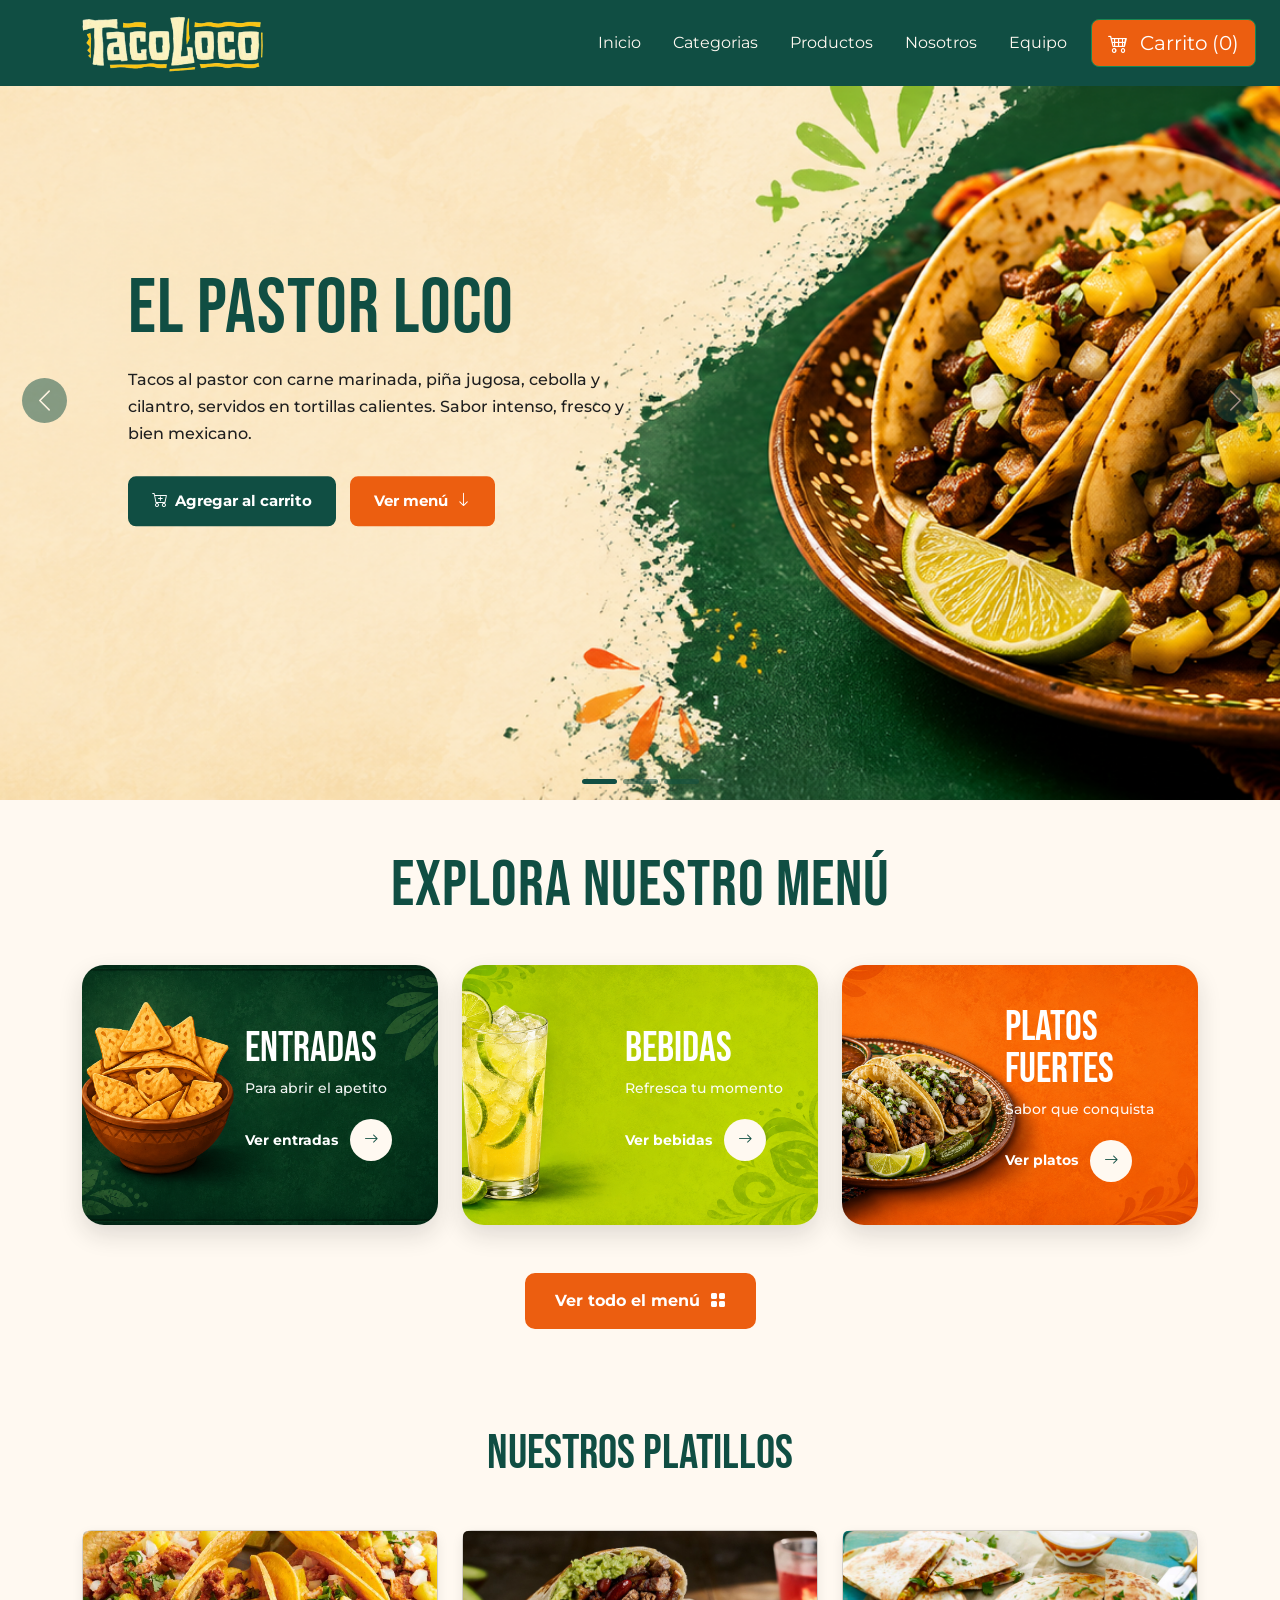
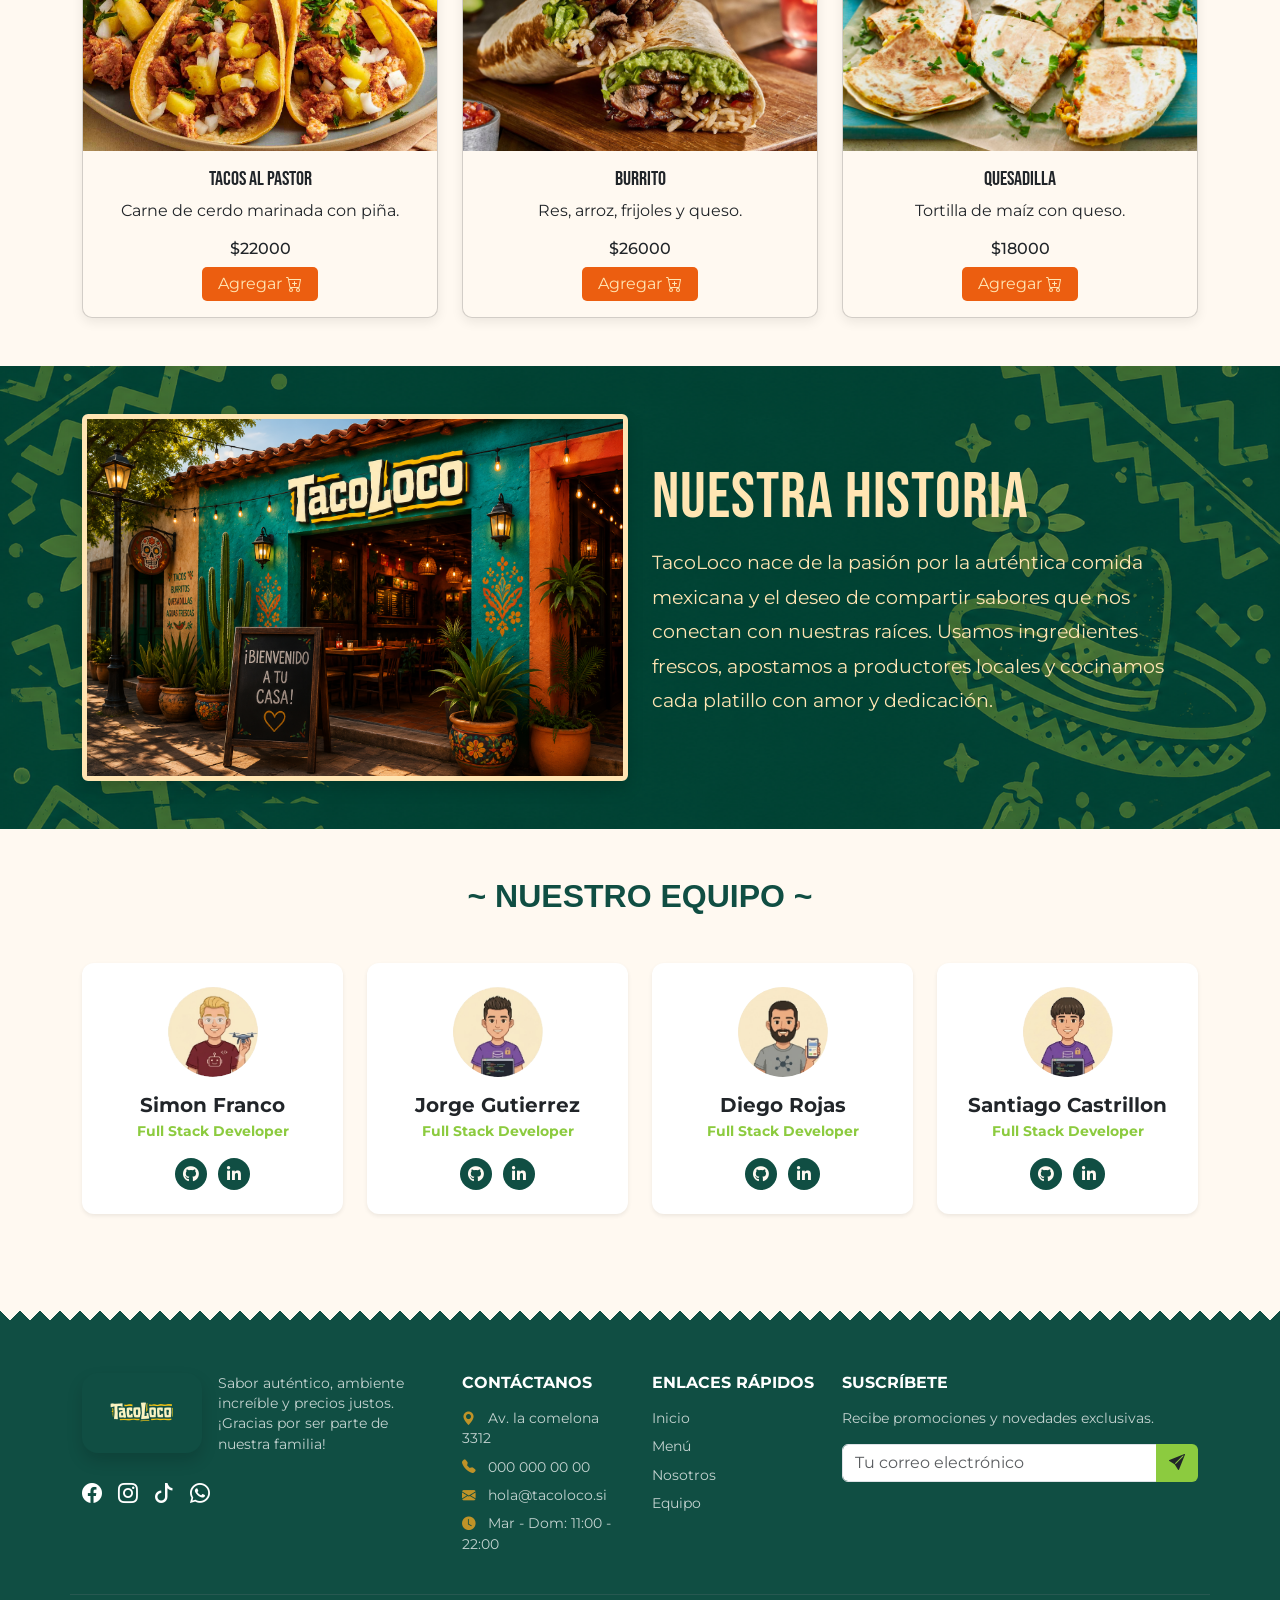
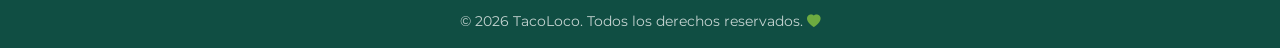
==== index.html @ a0d6a3ce "front unido" ====
<!DOCTYPE html>
<html lang="es">
<head>
    <meta charset="UTF-8">
    <meta name="viewport" content="width=device-width, initial-scale=1.0">
    <title>Tacoloco | Sabor mexicano que te vuelve loco</title>
    

    <link href="https://cdn.jsdelivr.net/npm/bootstrap@5.3.8/dist/css/bootstrap.min.css" rel="stylesheet" integrity="sha384-sRIl4kxILFvY47J16cr9ZwB07vP4J8+LH7qKQnuqkuIAvNWLzeN8tE5YBujZqJLB" crossorigin="anonymous">
    <link rel="stylesheet" href="https://cdn.jsdelivr.net/npm/bootstrap-icons@1.13.1/font/bootstrap-icons.min.css">
    <link rel="stylesheet" href="https://cdnjs.cloudflare.com/ajax/libs/font-awesome/6.4.0/css/all.min.css">
    <link rel="preconnect" href="https://fonts.googleapis.com">
    <link rel="preconnect" href="https://fonts.gstatic.com" crossorigin>
    <link href="https://fonts.googleapis.com/css2?family=Bebas+Neue&family=Montserrat:wght@100..900&display=swap" rel="stylesheet">
    <link rel="stylesheet" href="styles.css">

</head>
<body>

    <!-- HEADER & NAVBAR -->
    <header>
        <nav id="nav" class="navbar navbar-expand-lg bg-body-tertiary px-4 py-2 fixed-top">
            <div class="container-fluid">
                <a class="navbar-brand" href="#">
                    <img class="logo" src="../img/logoSinFondo.png" alt="Logo TacoLoco" width="100" height="auto">
                </a>
                <button class="navbar-toggler" type="button" data-bs-toggle="collapse" data-bs-target="#navbarNav" aria-controls="navbarNav" aria-expanded="false" aria-label="Toggle navigation">
                <span class="navbar-toggler-icon"></span>
                </button>
                <div class="collapse navbar-collapse" id="navbarNav">
                    <ul class="navbar-nav ms-auto align-items-center gap-3">
                        <li class="nav-item">
                            <a class="nav-link active" aria-current="page" href="#">Inicio</a>
                        </li>
                        <li class="nav-item">
                            <a class="nav-link" href="#menu">Categorias</a>
                        </li>
                        <li class="nav-item">
                            <a class="nav-link" href="#productos">Productos</a>
                        </li>
                        <li class="nav-item">
                            <a class="nav-link" href="#nosotros">Nosotros</a>
                        </li>
                        <li class="nav-item">
                            <a class="nav-link" href="#equipo">Equipo</a>
                        </li>
                        <li class="nav-item d-flex align-items-center gap-2">
                            <button id="mostrarCarrito" class="btn btn-outline-success btn-lg d-flex align-items-center gap-1 text-white btn-carrito" type="button">
                                <i class="bi bi-cart4 me-2"></i>
                                <span>Carrito</span>
                                <span>(0)</span>
                            </button>
                        </li>
                    </ul>
                </div>
            </div>
        </nav>
    </header>

    <main>

        <!-- CARRUSEL PRINCIPAL -->
        <section id="carouselPrincipal" class="carousel slide" data-bs-ride="carousel">
            <div class="carousel-indicators">
                <button type="button" data-bs-target="#carouselPrincipal" data-bs-slide-to="0" class="active" aria-current="true" aria-label="Banner 1"></button>
                <button type="button" data-bs-target="#carouselPrincipal" data-bs-slide-to="1" aria-label="Banner 2"></button>
                <button type="button" data-bs-target="#carouselPrincipal" data-bs-slide-to="2" aria-label="Banner 3"></button>
            </div>
            <div class="carousel-inner">
                <div class="carousel-item active">
                    <img src="../img/banner1.png" class="d-block w-100" alt="Tacos mexicanos">
                    <div class="contenido-banner">
                        <h1 class="titulo-banner">El Pastor Loco</h1>
                        <p class="texto-banner">
                            Tacos al pastor con carne marinada, piña jugosa, cebolla y cilantro,
                            servidos en tortillas calientes. Sabor intenso, fresco y bien mexicano.
                        </p>
                        <div class="botones-banner">
                            <button type="button" class="btn btn-agregar-carrito" data-producto-id="1">
                                <i class="bi bi-cart-plus"></i> Agregar al carrito
                            </button>
                            <a href="#menu" class="btn btn-ver-menu">
                                Ver menú <i class="bi bi-arrow-down"></i>
                            </a>
                        </div>
                    </div>
                </div>
                <div class="carousel-item">
                    <img src="../img/banner2.png" class="d-block w-100" alt="Mangonada mexicana">
                    <div class="contenido-banner">
                        <h2 class="titulo-banner">Mangoloco Refrescante</h2>
                        <p class="texto-banner">
                            Mangonada refrescante de mango natural, chamoy y un toque de limón,
                            con el equilibrio perfecto entre dulce, ácido y picante.
                        </p>
                        <div class="botones-banner">
                            <button type="button" class="btn btn-agregar-carrito" data-producto-id="2">
                                <i class="bi bi-cart-plus"></i> Agregar al carrito
                            </button>
                            <a href="#menu" class="btn btn-ver-menu">
                                Ver menú <i class="bi bi-arrow-down"></i>
                            </a>
                        </div>
                    </div>
                </div>
                <div class="carousel-item">
                    <img src="../img/banner3.png" class="d-block w-100" alt="Pozole mexicano">
                    <div class="contenido-banner">
                        <h2 class="titulo-banner">Pozoloco</h2>
                        <p class="texto-banner">
                            Pozole tradicional con maíz tierno, carne sazonada y caldo lleno de sabor,
                            acompañado de lechuga, rábano, cebolla y limón.
                        </p>
                        <div class="botones-banner">
                            <button type="button" class="btn btn-agregar-carrito" data-producto-id="3">
                                <i class="bi bi-cart-plus"></i> Agregar al carrito
                            </button>
                            <a href="#menu" class="btn btn-ver-menu">
                                Ver menú <i class="bi bi-arrow-down"></i>
                            </a>
                        </div>
                    </div>
                </div>
            </div>
            <button class="carousel-control-prev" type="button" data-bs-target="#carouselPrincipal" data-bs-slide="prev">
                <span class="carousel-control-prev-icon" aria-hidden="true"></span>
                <span class="visually-hidden">Anterior</span>
            </button>
            <button class="carousel-control-next" type="button" data-bs-target="#carouselPrincipal" data-bs-slide="next">
                <span class="carousel-control-next-icon" aria-hidden="true"></span>
                <span class="visually-hidden">Siguiente</span>
            </button>
        </section>

        <!-- SECCIÓN MENÚ / CATEGORÍAS -->
        <section id="menu" class="seccion-categorias py-5">
            <div class="container">
                <h2 class="titulo-menu text-center">Explora nuestro menú</h2>
                <div class="row g-4">
                    <div class="col-12 col-md-6 col-lg-4">
                        <article class="card categoria-card h-100 border-0">
                            <img src="../img/cat-entradas.png" class="categoria-fondo" alt="Entradas mexicanas">
                            <div class="overlay-categoria"></div>
                            <div class="contenido-categoria">
                                <h3 class="card-title">Entradas</h3>
                                <p class="card-text">Para abrir el apetito</p>
                                <button type="button" class="btn btn-categoria" data-categoria="entradas">
                                    <span>Ver entradas</span>
                                    <span class="icono-categoria"><i class="bi bi-arrow-right"></i></span>
                                </button>
                            </div>
                        </article>
                    </div>
                    <div class="col-12 col-md-6 col-lg-4">
                        <article class="card categoria-card h-100 border-0">
                            <img src="../img/cat-bebidas.png" class="categoria-fondo" alt="Bebidas mexicanas">
                            <div class="overlay-categoria"></div>
                            <div class="contenido-categoria">
                                <h3 class="card-title">Bebidas</h3>
                                <p class="card-text">Refresca tu momento</p>
                                <button type="button" class="btn btn-categoria" data-categoria="bebidas">
                                    <span>Ver bebidas</span>
                                    <span class="icono-categoria"><i class="bi bi-arrow-right"></i></span>
                                </button>
                            </div>
                        </article>
                    </div>
                    <div class="col-12 col-md-6 col-lg-4">
                        <article class="card categoria-card h-100 border-0">
                            <img src="../img/cat-platos.png" class="categoria-fondo" alt="Platos fuertes mexicanos">
                            <div class="overlay-categoria"></div>
                            <div class="contenido-categoria">
                                <h3 class="card-title">Platos fuertes</h3>
                                <p class="card-text">Sabor que conquista</p>
                                <button type="button" class="btn btn-categoria" data-categoria="platos">
                                    <span>Ver platos</span>
                                    <span class="icono-categoria"><i class="bi bi-arrow-right"></i></span>
                                </button>
                            </div>
                        </article>
                    </div>
                </div>
                <div class="text-center mt-5">
                    <button type="button" class="btn btn-menu-completo" data-categoria="todos">
                        Ver todo el menú <i class="bi bi-grid-fill"></i>
                    </button>
                </div>
            </div>
        </section>

        <!-- SECCIÓN PRODUCTOS (CATÁLOGO) -->
        <section id="productos" class="productos py-5">
            <div class="container">
                <h2 class="mb-5 text-center">Nuestros platillos</h2>
                <div id="catalogoProductos" class="row g-4"></div>
            </div>
        </section>

        <!-- SECCIÓN NUESTRA HISTORIA -->
        <section id="nosotros" class="historia py-5">
            <div class="container">
                <div class="row align-items-center">
                    <div class="col-lg-6">
                        <img src="../img/restaurante.png" alt="Foto frontal del restaurante" class="img-fluid historia-img rounded shadow">
                    </div>
                    <div class="col-lg-6 py-4">
                        <h1>Nuestra historia</h1>
                        <p>TacoLoco nace de la pasión por la auténtica comida mexicana y el deseo de compartir sabores que nos conectan con nuestras raíces. Usamos ingredientes frescos, apostamos a productores locales y cocinamos cada platillo con amor y dedicación.</p>
                    </div>
                </div>
            </div>
        </section>

        <!-- SECCIÓN NUESTRO EQUIPO -->
        <section id="equipo" class="pt-5 pb-5" style="background-color: var(--blanco-suave);">
            <div class="container">
                <div class="text-center mb-5 d-flex justify-content-center align-items-center">
                    <h2 class="m-0 titulo-equipo"> ~ NUESTRO EQUIPO ~ </h2>
                </div>
                <div class="row g-4 pb-5">
                    <div class="col-12 col-md-6 col-lg-3">
                        <div class="card border-0 shadow-sm p-4 text-center h-100 tarjeta-equipo">
                            <img src="../img/1.jpg" alt="Simon Franco" class="rounded-circle mx-auto mb-3 img-equipo" width="100" height="100" style="object-fit: cover;">
                            <h5 class="fw-bold mb-1 text-dark">Simon Franco</h5>
                            <p class="fw-bold mb-3" style="color: var(--verde-acento); font-size: 0.85rem;">Full Stack Developer</p>
                            <div>
                                <a href="https://github.com/FrancoSG2003" target="_blank" class="icono-social"><i class="fab fa-github"></i></a>
                                <a href="#" class="icono-social"><i class="fab fa-linkedin-in"></i></a>
                            </div>
                        </div>
                    </div>
                    <div class="col-12 col-md-6 col-lg-3">
                        <div class="card border-0 shadow-sm p-4 text-center h-100 tarjeta-equipo">
                            <img src="../img/2.jpg" alt="Jorge Gutierrez" class="rounded-circle mx-auto mb-3 img-equipo" width="100" height="100" style="object-fit: cover;">
                            <h5 class="fw-bold mb-1 text-dark">Jorge Gutierrez</h5>
                            <p class="fw-bold mb-3" style="color: var(--verde-acento); font-size: 0.85rem;">Full Stack Developer</p>
                            <div>
                                <a href="https://github.com/jorgegutierrezvallejo" target="_blank" class="icono-social"><i class="fab fa-github"></i></a>
                                <a href="#" class="icono-social"><i class="fab fa-linkedin-in"></i></a>
                            </div>
                        </div>
                    </div>
                    <div class="col-12 col-md-6 col-lg-3">
                        <div class="card border-0 shadow-sm p-4 text-center h-100 tarjeta-equipo">
                            <img src="../img/3.jpg" alt="Diego Rojas" class="rounded-circle mx-auto mb-3 img-equipo" width="100" height="100" style="object-fit: cover;">
                            <h5 class="fw-bold mb-1 text-dark">Diego Rojas</h5>
                            <p class="fw-bold mb-3" style="color: var(--verde-acento); font-size: 0.85rem;">Full Stack Developer</p>
                            <div>
                                <a href="https://github.com/diegorojas25" target="_blank" class="icono-social"><i class="fab fa-github"></i></a>
                                <a href="https://www.linkedin.com/in/diego-alexander-rojas-cepeda-desarrollador-full-stack/" target="_blank" class="icono-social"><i class="fab fa-linkedin-in"></i></a>
                            </div>
                        </div>
                    </div>
                    <div class="col-12 col-md-6 col-lg-3">
                        <div class="card border-0 shadow-sm p-4 text-center h-100 tarjeta-equipo">
                            <img src="../img/4.jpg" alt="Santiago Castrillon" class="rounded-circle mx-auto mb-3 img-equipo" width="100" height="100" style="object-fit: cover;">
                            <h5 class="fw-bold mb-1 text-dark">Santiago Castrillon</h5>
                            <p class="fw-bold mb-3" style="color: var(--verde-acento); font-size: 0.85rem;">Full Stack Developer</p>
                            <div>
                                <a href="https://github.com/SantiagoCastrillonR" class="icono-social" target="_blank"><i class="fab fa-github"></i></a>
                                <a href="https://www.linkedin.com/in/santiago-castrillon-rojo/" class="icono-social" target="_blank"><i class="fab fa-linkedin-in"></i></a>
                            </div>
                        </div>
                    </div>
                </div>
            </div>
        </section>

        <!-- CARRITO DE COMPRAS OVERLAY -->
        <div id="overlay" class="d-none">
            <section id="carrito">
                <div class="carrito-header">
                    <h2>Carrito de compras</h2>
                    <button id="cerrarCarrito" class="btn-cerrar">
                        <i class="bi bi-box-arrow-left"></i>
                    </button>
                </div>
                <div class="carrito-body">
                    <div id="productos-carrito" class="productos-carrito"></div>
                    <aside class="resumen-carrito">
                        <div class="info-carrito">
                            <h4>Productos</h4>
                            <span id="cantidadProductos">0</span>
                        </div>
                        <div class="info-carrito">
                            <h4>Total</h4>
                            <span id="totalCarrito">$0</span>
                        </div>
                        <button class="btn-comprar">Confirmar compra</button>
                    </aside>
                </div>
            </section>
        </div>

    </main>

    <!-- DIVISOR ZIG-ZAG -->
    <div class="divisor-dentado"></div>

    <!-- FOOTER -->
    <footer class="pt-5 pb-3 footer-custom" style="background-color: var(--verde-oscuro); color: white;">
        <div class="container">
            <div class="row g-4 mb-4">
                <div class="col-12 col-lg-4">
                    <div class="d-flex align-items-center gap-3 mb-4">
                        <img src="../img/tacoloco logo.png" alt="Logo Taco Loco" class="img-fluid rounded-4 shadow" style="max-width: 120px;">
                        <p class="opacity-75 mb-0" style="font-size: 0.85rem;">
                            Sabor auténtico, ambiente increíble y precios justos. ¡Gracias por ser parte de nuestra familia!
                        </p>
                    </div>
                    <div class="mt-3 d-flex gap-3">
                        <a href="#" class="text-white fs-5"><i class="bi bi-facebook"></i></a>
                        <a href="#" class="text-white fs-5"><i class="bi bi-instagram"></i></a>
                        <a href="#" class="text-white fs-5"><i class="bi bi-tiktok"></i></a>
                        <a href="#" class="text-white fs-5"><i class="bi bi-whatsapp"></i></a>
                    </div>
                </div>
                <div class="col-12 col-md-4 col-lg-2">
                    <h6 class="text-uppercase mb-3 fw-bold">CONTÁCTANOS</h6>
                    <ul class="list-unstyled opacity-75" style="font-size: 0.85rem;">
                        <li class="mb-2"><i class="bi bi-geo-alt-fill me-2" style="color: var(--amarillo);"></i> Av. la comelona 3312</li>
                        <li class="mb-2"><i class="bi bi-telephone-fill me-2" style="color: var(--amarillo);"></i> 000 000 00 00</li>
                        <li class="mb-2"><i class="bi bi-envelope-fill me-2" style="color: var(--amarillo);"></i> hola@tacoloco.si</li>
                        <li class="mb-2"><i class="bi bi-clock-fill me-2" style="color: var(--amarillo);"></i> Mar - Dom: 11:00 - 22:00</li>
                    </ul>
                </div>
                <div class="col-12 col-md-3 col-lg-2">
                    <h6 class="text-uppercase mb-3 fw-bold">ENLACES RÁPIDOS</h6>
                    <ul class="list-unstyled enlaces-footer" style="font-size: 0.85rem;">
                        <li class="mb-2"><a href="#" class="text-white text-decoration-none opacity-75">Inicio</a></li>
                        <li class="mb-2"><a href="#menu" class="text-white text-decoration-none opacity-75">Menú</a></li>
                        <li class="mb-2"><a href="#nosotros" class="text-white text-decoration-none opacity-75">Nosotros</a></li>
                        <li class="mb-2"><a href="#equipo" class="text-white text-decoration-none opacity-75">Equipo</a></li>
                    </ul>
                </div>
                <div class="col-12 col-md-5 col-lg-4">
                    <h6 class="text-uppercase mb-3 fw-bold">SUSCRÍBETE</h6>
                    <p class="opacity-75" style="font-size: 0.85rem;">Recibe promociones y novedades exclusivas.</p>
                    <form class="input-group mt-3">
                        <input type="email" class="form-control" placeholder="Tu correo electrónico" required>
                        <button type="submit" class="btn" style="background-color: var(--verde-acento);">
                            <i class="bi bi-send-fill text-dark"></i>
                        </button>
                    </form>
                </div>
            </div>
            <div class="row mt-4 pt-3 border-top border-secondary border-opacity-25">
                <div class="col-12 text-center opacity-75" style="font-size: 0.85rem;">
                    <p class="mb-0">© 2026 TacoLoco. Todos los derechos reservados. <i class="bi bi-heart-fill" style="color: var(--verde-acento);"></i></p>
                </div>
            </div>
        </div>
    </footer>

    <script src="https://cdn.jsdelivr.net/npm/bootstrap@5.3.8/dist/js/bootstrap.bundle.min.js" integrity="sha384-FKyoEForCGlyvwx9Hj09JcYn3nv7wiPVlz7YYwJrWVcXK/BmnVDxM+D2scQbITxI" crossorigin="anonymous"></script>
    <script src="app.js"></script>
</body>
</html>
---- styles.css ----
:root {
    --verde-oscuro: #104E43;
    --verde-acento: #8CCB3F;
    --naranja: #EC5E10;
    --amarillo: #FAAA1F;
    --crema: #FFE5B3;
    --blanco-suave: #FFF9F1;
    --texto-oscuro: #1f1f1f;
    --fuente-titulos: "Bebas Neue", sans-serif;
    --fuente-texto: "Montserrat", sans-serif;
}

* {
    box-sizing: border-box;
}

html {
    scroll-behavior: smooth;
}

body {
    margin: 0;
    font-family: var(--fuente-texto);
    color: var(--texto-oscuro);
    background-color: var(--blanco-suave);
}


/* NAVBAR */
#nav {
    background-color: var(--verde-oscuro) !important;
    padding: 0 2rem;
}

#nav .container-fluid {
    padding: 0;
}

#nav .navbar-brand {
    margin: 0;
    padding: 0;
    line-height: 0;
}

#nav .navbar-brand img {
    display: block;
    margin-left: 50px;
    height: 70px; 
    width: auto;
}

#nav .nav-link {
    color: var(--blanco-suave) !important;
    position: relative;
    transition: color .3s ease;
}

#nav .nav-link::after {
    content: "";
    position: absolute;
    left: 50%;
    bottom: -4px;
    width: 0;
    height: 3px;
    background-color: var(--amarillo);
    transition: all .3s ease;
    transform: translateX(-50%);
}

#nav .nav-link:hover::after {
    width: 100%;
}

.btn-carrito {
    background-color: var(--naranja);
}

.btn-carrito:hover {
    transform: translateY(-4px);
    box-shadow: 0 8px 15px rgba(0, 0, 0, 0.2);
}


/* CARRUSEL */
.carousel-item {
    position: relative;
    overflow: hidden;
}

.carousel-item img {
    width: 100%;
    height: 800px;
    object-fit: cover;
    object-position: center;
}

.contenido-banner {
    position: absolute;
    top: 50%;
    left: 10%;
    z-index: 2;
    width: 80%;
    max-width: 520px;
    transform: translateY(-50%);
}

.titulo-banner {
    margin: 0 0 20px;
    font-family: var(--fuente-titulos);
    font-size: clamp(3.5rem, 6vw, 6rem);
    font-weight: 400;
    line-height: 0.95;
    letter-spacing: 1px;
    text-transform: uppercase;
    color: var(--verde-oscuro);
}

.texto-banner {
    max-width: 500px;
    margin-bottom: 28px;
    font-size: 1rem;
    font-weight: 500;
    line-height: 1.7;
    color: var(--texto-oscuro);
}

.botones-banner {
    display: flex;
    flex-wrap: wrap;
    gap: 14px;
}

.btn.btn-agregar-carrito,
.btn.btn-ver-menu {
    display: inline-flex;
    align-items: center;
    justify-content: center;
    gap: 8px;
    min-height: 48px;
    padding: 12px 22px;
    border: 2px solid transparent;
    border-radius: 8px;
    font-family: var(--fuente-texto);
    font-size: 0.95rem;
    font-weight: 700;
    text-decoration: none;
    transition: transform 0.3s ease, background-color 0.3s ease, color 0.3s ease, box-shadow 0.3s ease;
}

.btn.btn-agregar-carrito {
    border-color: var(--verde-oscuro);
    background-color: var(--verde-oscuro);
    color: white;
}

.btn.btn-agregar-carrito:hover {
    border-color: var(--verde-oscuro);
    background-color: transparent;
    color: var(--verde-oscuro);
    transform: translateY(-3px);
}

.btn.btn-ver-menu {
    border-color: var(--naranja);
    background-color: var(--naranja);
    color: white;
}

.btn.btn-ver-menu:hover {
    border-color: var(--naranja);
    background-color: transparent;
    color: var(--naranja);
    transform: translateY(-3px);
}

.carousel-control-prev,
.carousel-control-next {
    width: 7%;
    z-index: 5;
}

.carousel-control-prev-icon,
.carousel-control-next-icon {
    width: 45px;
    height: 45px;
    border-radius: 50%;
    background-color: var(--verde-oscuro);
    background-size: 55%;
    transition: transform 0.3s ease, background-color 0.3s ease;
}

.carousel-indicators {
    z-index: 5;
}

.carousel-indicators button {
    width: 35px !important;
    height: 5px !important;
    border: 0 !important;
    border-radius: 10px !important;
    background-color: var(--verde-oscuro) !important;
}


/* SECCIÓN MENÚ / CATEGORÍAS */
#menu {
    padding-top: 80px;
    padding-bottom: 80px;
    scroll-margin-top: 20px;
}

.seccion-categorias {
    background-color: var(--blanco-suave);
}

.titulo-menu {
    margin-bottom: 40px;
    font-family: var(--fuente-titulos);
    font-size: clamp(2.8rem, 5vw, 4.5rem);
    font-weight: 400;
    letter-spacing: 1px;
    text-transform: uppercase;
    color: var(--verde-oscuro);
    text-align: center;
}

.categoria-card {
    position: relative;
    min-height: 260px;
    border-radius: 22px;
    overflow: hidden;
    background-color: transparent;
    box-shadow: 0 10px 25px rgba(31, 31, 31, 0.14);
    transition: transform 0.3s ease, box-shadow 0.3s ease;
}

.categoria-card:hover {
    transform: translateY(-8px);
    box-shadow: 0 16px 32px rgba(31, 31, 31, 0.2);
}

.categoria-fondo {
    position: absolute;
    inset: 0;
    z-index: 0;
    width: 100%;
    height: 100%;
    object-fit: cover;
    object-position: center;
    transition: transform 0.4s ease;
}

.categoria-card:hover .categoria-fondo {
    transform: scale(1.05);
}

.contenido-categoria {
    position: relative;
    z-index: 2;
    width: 62%;
    min-height: 260px;
    margin-left: auto;
    padding: 30px 28px;
    display: flex;
    flex-direction: column;
    justify-content: center;
    align-items: flex-start;
    text-align: left;
}

.categoria-card .card-title {
    margin: 0 0 8px;
    font-family: var(--fuente-titulos);
    font-size: 2.6rem;
    font-weight: 400;
    line-height: 1;
    color: white;
}

.categoria-card .card-text {
    margin-bottom: 20px;
    font-size: 0.9rem;
    font-weight: 500;
    line-height: 1.5;
    color: rgba(255, 255, 255, 0.95);
}

.btn.btn-categoria {
    display: inline-flex;
    align-items: center;
    justify-content: flex-start;
    gap: 12px;
    padding: 0;
    border: 0;
    background-color: transparent;
    font-family: var(--fuente-texto);
    font-size: 0.9rem;
    font-weight: 700;
    color: white;
}

.btn.btn-categoria:hover,
.btn.btn-categoria:focus {
    background-color: transparent;
    color: white;
    box-shadow: none;
}

.icono-categoria {
    display: inline-flex;
    align-items: center;
    justify-content: center;
    width: 42px;
    height: 42px;
    flex-shrink: 0;
    border-radius: 50%;
    background-color: var(--blanco-suave);
    color: var(--verde-oscuro);
    transition: transform 0.3s ease, background-color 0.3s ease;
}

.btn-categoria:hover .icono-categoria {
    background-color: var(--crema);
    transform: translateX(5px);
}

.btn.btn-menu-completo {
    display: inline-flex;
    align-items: center;
    justify-content: center;
    gap: 10px;
    padding: 14px 28px;
    border: 2px solid var(--naranja);
    border-radius: 10px;
    background-color: var(--naranja);
    color: white;
    font-family: var(--fuente-texto);
    font-weight: 700;
    transition: transform 0.3s ease, background-color 0.3s ease, color 0.3s ease, box-shadow 0.3s ease;
}

.btn.btn-menu-completo:hover {
    border-color: var(--naranja);
    background-color: transparent;
    color: var(--naranja);
    transform: translateY(-3px);
    box-shadow: 0 8px 20px rgba(236, 94, 16, 0.2);
}


/* PRODUCTOS / PLATILLOS */
.productos {
    background-color: var(--blanco-suave);
    padding: 5rem 0;
}

.productos h2 {
    font-family: var(--fuente-titulos);
    color: var(--verde-oscuro);
    font-size: 3rem;
    text-align: center;
    margin-bottom: 3rem;
}

.card-img-top {
    height: 220px;
    object-fit: cover;
}

.cards-platos {
    background-color: var(--blanco-suave);
    border-radius: 10px;
    font-family: var(--fuente-texto);
    box-shadow: 0 4px 12px rgba(0, 0, 0, .08);
    transition: transform .3s ease, box-shadow .3s ease;
}

.cards-platos:hover {
    transform: translateY(-8px);
    box-shadow: 0 14px 28px rgba(0, 0, 0, .18);
}

.cards-platos h5 {
    font-family: var(--fuente-titulos);
}

.cards-platos button {
    background: var(--naranja);
    padding: 5px 1rem;
    color: var(--crema);
    border: none;
    border-radius: 5px;
    transition: background-color 0.3s ease;
}

.cards-platos button:hover {
    background-color: var(--amarillo);
}


/* HISTORIA / NOSOTROS */
.historia {
    background-color: #104E43;
    background-image: url("./img/fondo.png");
    background-repeat: no-repeat;
    background-position: left center, right center;
    background-size: 100%;
    color: var(--crema);
    padding: 5rem 0;
}

.historia-img {
    border: 5px solid var(--crema);
    border-radius: 5px;
}

.historia h1 {
    font-family: var(--fuente-titulos);
    font-size: 4rem;
    letter-spacing: 1px;
    color: var(--crema);
}

.historia p {
    font-family: var(--fuente-texto);
    font-size: 1.2rem;
    line-height: 1.8;
    max-width: 600px;
}


/* EQUIPO */
.titulo-equipo {
    color: var(--verde-oscuro);
    font-weight: 800;
    font-family: 'Oswald', sans-serif;
}

.tarjeta-equipo {
    border-radius: 12px;
    transition: transform 0.3s;
}

.tarjeta-equipo:hover {
    transform: translateY(-5px);
}

.img-equipo {
    width: 90px;
    height: 90px;
    object-fit: cover;
    background-color: var(--crema);
}

.icono-social {
    display: inline-flex;
    width: 32px;
    height: 32px;
    align-items: center;
    justify-content: center;
    background-color: var(--verde-oscuro);
    color: var(--blanco-suave);
    border-radius: 50%;
    text-decoration: none;
    transition: 0.3s;
    margin: 0 0.2rem;
}

.icono-social:hover {
    background-color: var(--verde-acento);
    color: var(--verde-oscuro);
}


/*CARRITO DE COMPRAS (MODAL/OVERLAY) */
#overlay {
    position: fixed;
    inset: 0;
    background: rgba(0,0,0,.55);
    display: flex;
    justify-content: center;
    align-items: center;
    z-index: 999;
}

#carrito {
    width: 60%;
    max-width: 950px;
    min-width: 700px;
    height: 75vh;
    background: var(--blanco-suave);
    border-radius: 15px;
    padding: 25px;
    display: flex;
    flex-direction: column;
    box-shadow: 0 10px 30px rgba(0,0,0,.25);
}

.carrito-header {
    display: flex;
    justify-content: space-between;
    align-items: center;
    padding-bottom: 20px;
    margin-bottom: 25px;
    border-bottom: solid 2px var(--amarillo);
}

.carrito-header h2 {
    color: var(--verde-oscuro);
    font-weight: 700;
}

.btn-cerrar {
    width: 45px;
    height: 45px;
    border: none;
    border-radius: 50%;
    background-color: var(--naranja);
    color: white;
    display: flex;
    justify-content: center;
    align-items: center;
    transition: .3s;
}

.btn-cerrar:hover {
    background: var(--amarillo);
    color: black;
    transform: translateY(-4px);
    box-shadow: 0 8px 15px rgba(0, 0, 0, 0.2);
}

.carrito-body {
    display: grid;
    grid-template-columns: 60% 40%;
    gap: 25px;
    flex: 1;
}

.productos-carrito {
    border-radius: 10px;
    background: #ececec;
    padding: 20px;
    overflow-y: auto;
}

.resumen-carrito {
    display: flex;
    flex-direction: column;
    gap: 20px;
    align-items: center;
}

.info-carrito,
.btn-comprar {
    width: 80%;
}

.info-carrito {
    background-color: white;
    border-left: 5px solid var(--verde-acento);
    border-radius: 12px;
    padding: 20px;
    box-shadow: 0 5px 15px rgba(0,0,0,.08);
}

.info-carrito h4 {
    color: var(--verde-oscuro);
    font-size: 1.2rem;
    font-weight: 700;
    margin-bottom: 10px;
}

.info-carrito span {
    font-size: 2rem;
    font-weight: bold;
    color: var(--texto-oscuro);
}

.btn-comprar {
    width: 80%;
    padding: 15px;
    border: none;
    border-radius: 12px;
    background: var(--naranja);
    color: white;
    font-size: 1.1rem;
    font-weight: bold;
    transition: .3s;
}

.btn-comprar:hover {
    background: var(--amarillo);
    color: black;
    transform: translateY(-3px);
    box-shadow: 0 10px 20px rgba(0,0,0,.15);
}


/* FOOTER Y DIVISOR ZIG-ZAG */
.footer-custom {
    background-color: var(--verde-oscuro);
    color: var(--blanco-suave);
}

.divisor-dentado {
    height: 15px;
    background: linear-gradient(-45deg, var(--verde-oscuro) 10px, transparent 0),
                linear-gradient(45deg, var(--verde-oscuro) 10px, transparent 0);
    background-position: left bottom;
    background-repeat: repeat-x;
    background-size: 20px 20px;
}
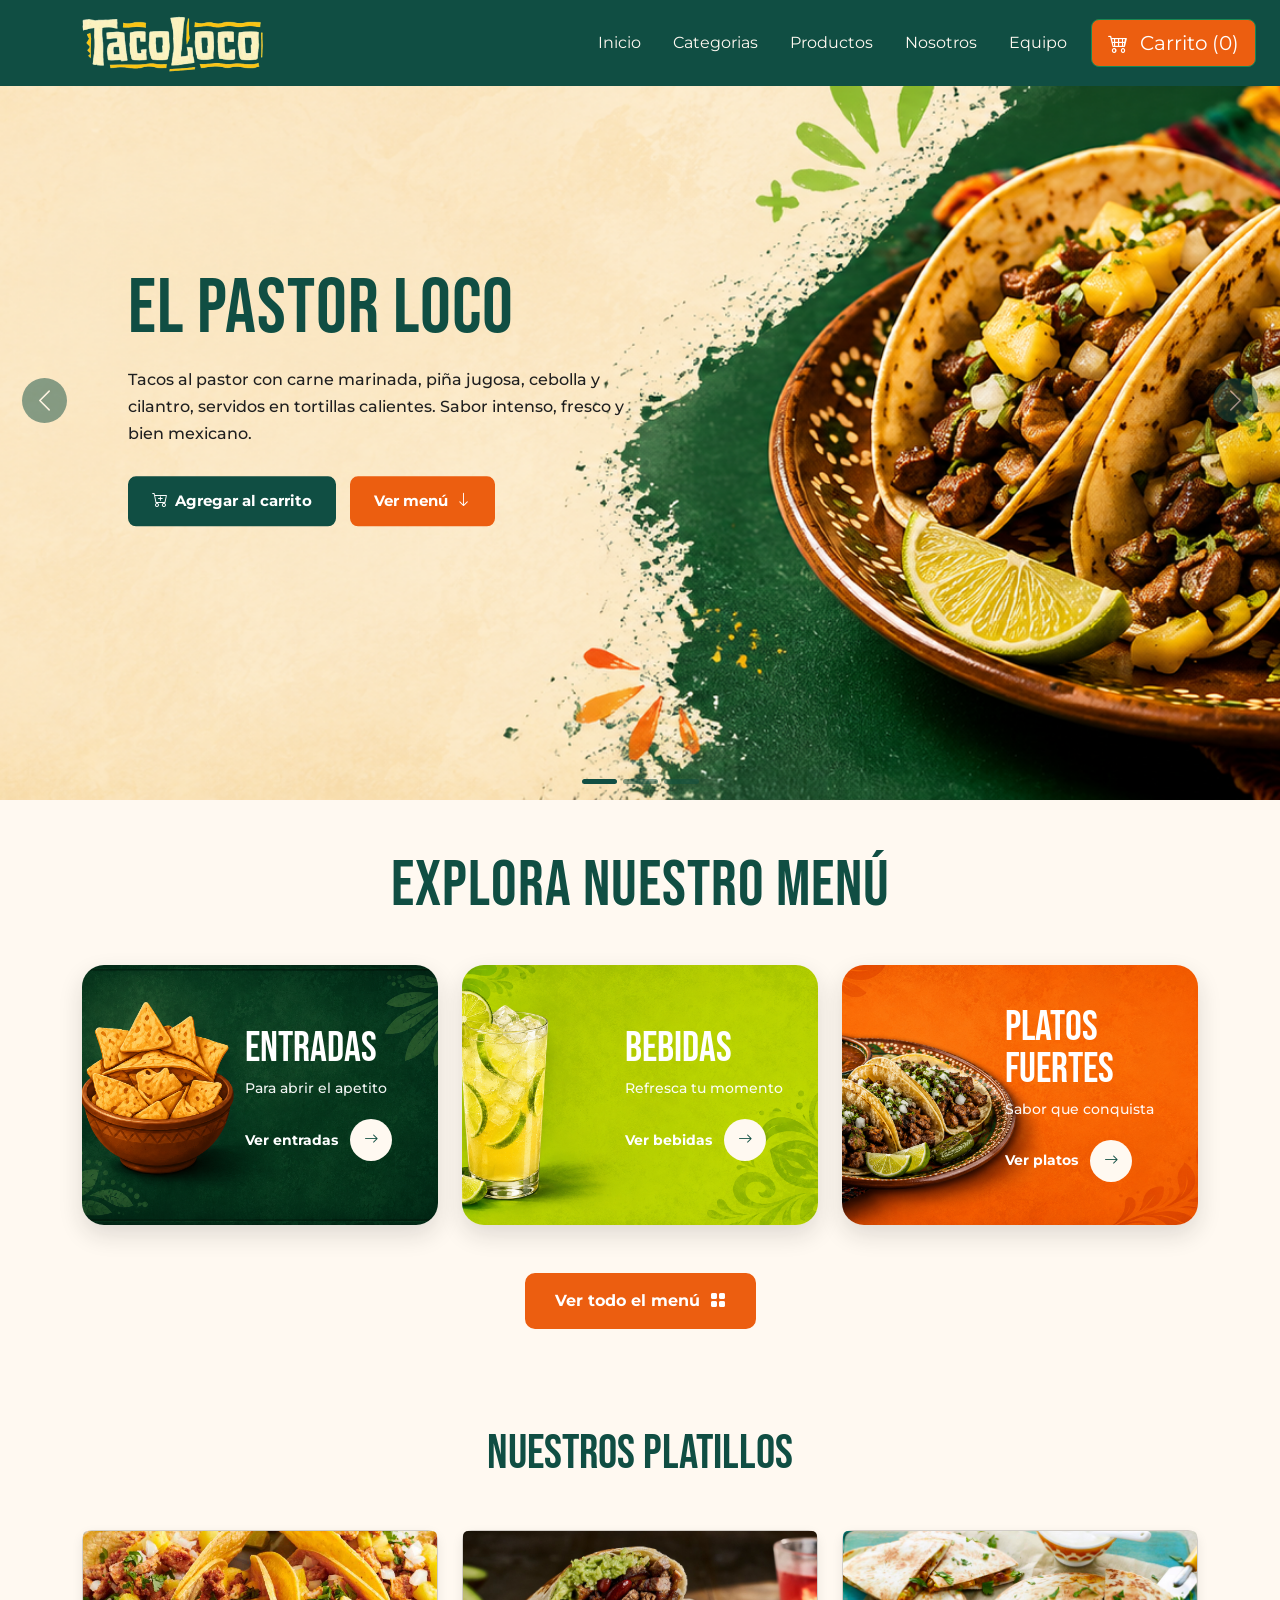
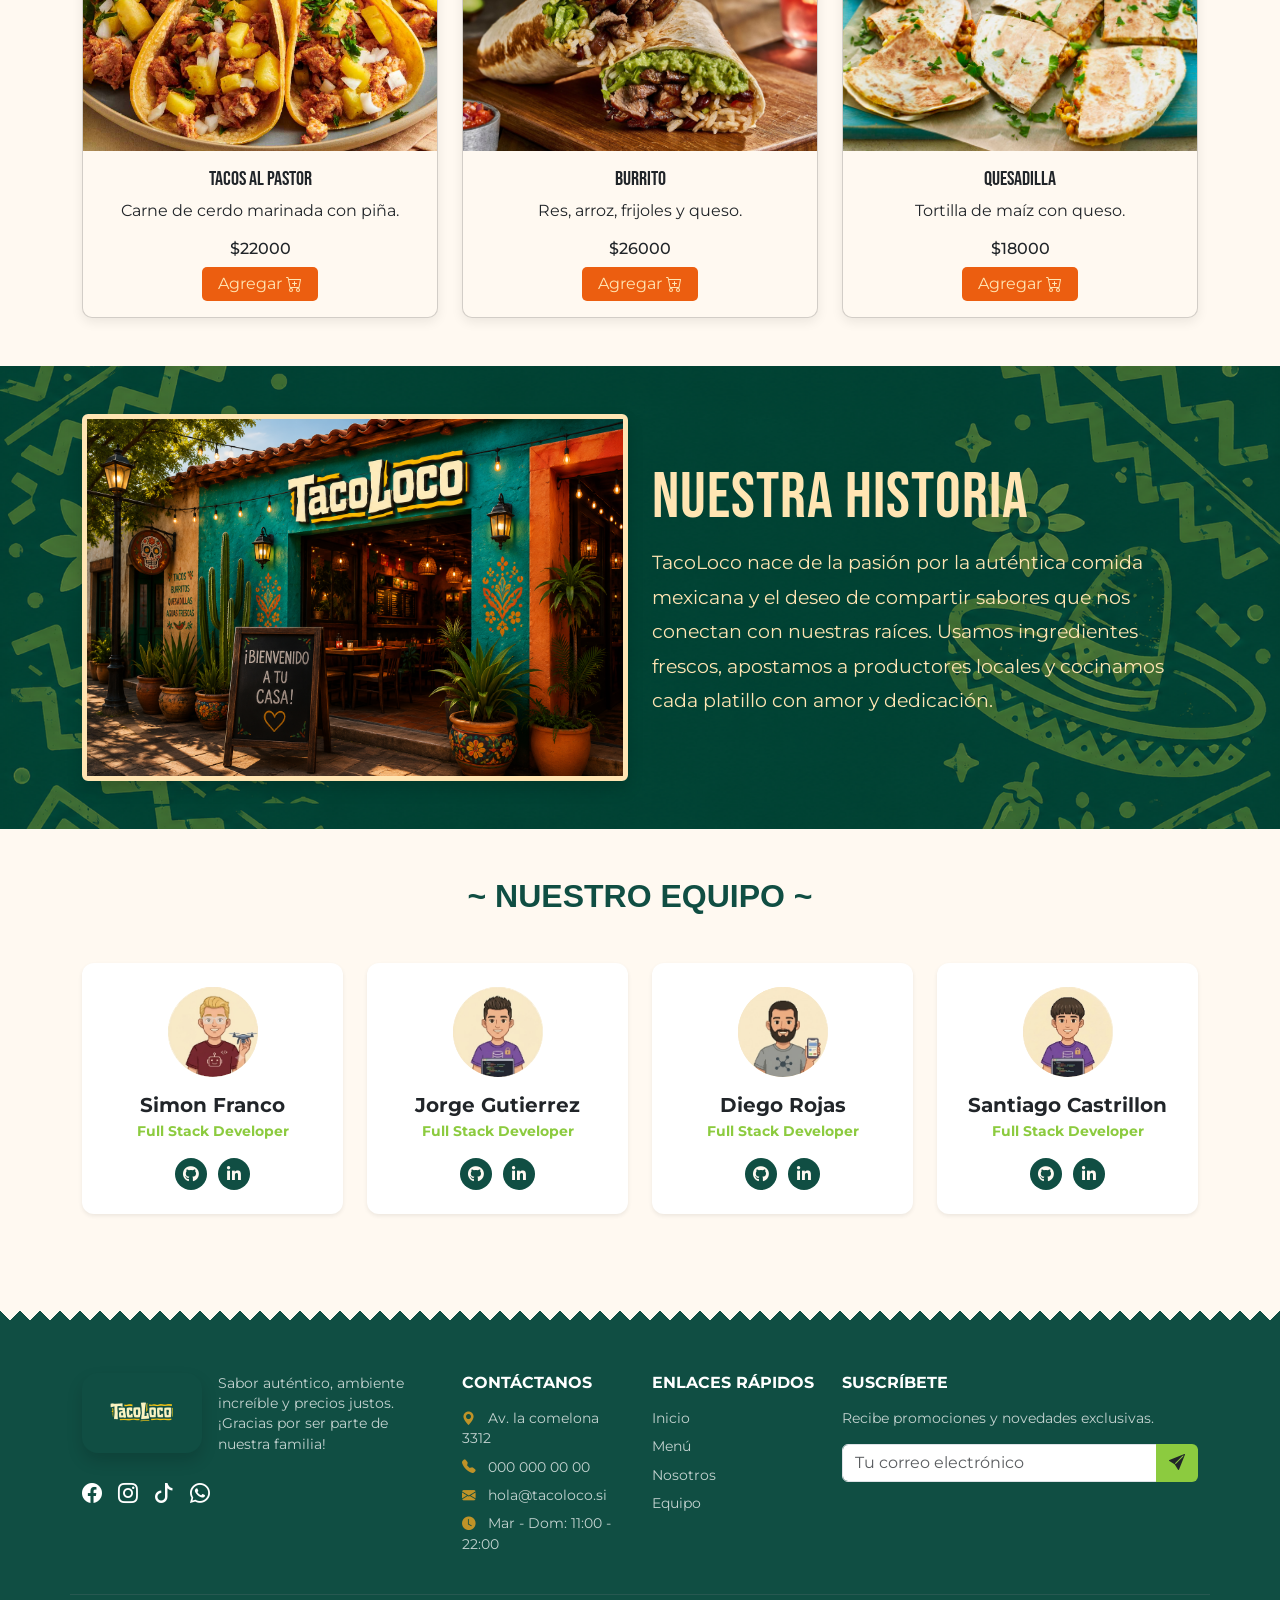
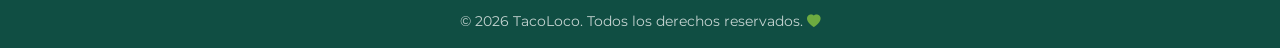
==== commit ffc70095: "Integrando todo el front end" ====
--- a/index.html
+++ b/index.html
@@ -4,14 +4,12 @@
     <meta charset="UTF-8">
     <meta name="viewport" content="width=device-width, initial-scale=1.0">
     <title>Tacoloco | Sabor mexicano que te vuelve loco</title>
-    
-
-    <link href="https://cdn.jsdelivr.net/npm/bootstrap@5.3.8/dist/css/bootstrap.min.css" rel="stylesheet" integrity="sha384-sRIl4kxILFvY47J16cr9ZwB07vP4J8+LH7qKQnuqkuIAvNWLzeN8tE5YBujZqJLB" crossorigin="anonymous">
-    <link rel="stylesheet" href="https://cdn.jsdelivr.net/npm/bootstrap-icons@1.13.1/font/bootstrap-icons.min.css">
-    <link rel="stylesheet" href="https://cdnjs.cloudflare.com/ajax/libs/font-awesome/6.4.0/css/all.min.css">
     <link rel="preconnect" href="https://fonts.googleapis.com">
     <link rel="preconnect" href="https://fonts.gstatic.com" crossorigin>
     <link href="https://fonts.googleapis.com/css2?family=Bebas+Neue&family=Montserrat:wght@100..900&display=swap" rel="stylesheet">
+    <link rel="stylesheet" href="https://cdnjs.cloudflare.com/ajax/libs/font-awesome/6.4.0/css/all.min.css">
+    <link href="https://cdn.jsdelivr.net/npm/bootstrap@5.3.8/dist/css/bootstrap.min.css" rel="stylesheet" integrity="sha384-sRIl4kxILFvY47J16cr9ZwB07vP4J8+LH7qKQnuqkuIAvNWLzeN8tE5YBujZqJLB" crossorigin="anonymous">
+    <link rel="stylesheet" href="https://cdn.jsdelivr.net/npm/bootstrap-icons@1.11.3/font/bootstrap-icons.min.css">
     <link rel="stylesheet" href="styles.css">
 
 </head>
@@ -188,7 +186,7 @@
             </div>
         </section>
 
-        <!-- SECCIÓN PRODUCTOS (CATÁLOGO) -->
+        <!-- SECCIÓN PRODUCTOS  -->
         <section id="productos" class="productos py-5">
             <div class="container">
                 <h2 class="mb-5 text-center">Nuestros platillos</h2>
@@ -352,6 +350,7 @@
         </div>
     </footer>
 
+    <!-- SCRIPTS -->
     <script src="https://cdn.jsdelivr.net/npm/bootstrap@5.3.8/dist/js/bootstrap.bundle.min.js" integrity="sha384-FKyoEForCGlyvwx9Hj09JcYn3nv7wiPVlz7YYwJrWVcXK/BmnVDxM+D2scQbITxI" crossorigin="anonymous"></script>
     <script src="app.js"></script>
 </body>
--- a/styles.css
+++ b/styles.css
@@ -6,6 +6,9 @@
     --crema: #FFE5B3;
     --blanco-suave: #FFF9F1;
     --texto-oscuro: #1f1f1f;
+
+    --fuente-titulos: "Bebas Neue", sans-serif;
+    --fuente-texto: "Montserrat", sans-serif;
     --fuente-titulos: "Bebas Neue", sans-serif;
     --fuente-texto: "Montserrat", sans-serif;
 }
@@ -24,6 +27,95 @@
     color: var(--texto-oscuro);
     background-color: var(--blanco-suave);
 }
+
+.card-img-top {
+    height: 220px;
+    object-fit: cover;
+}
+
+.productos {
+    background-color: var(--blanco-suave);
+    padding: 5rem 0;
+}
+
+.productos h2 {
+    font-family: var(--fuente-titulos);
+    color: var(--verde-oscuro);
+    font-size: 3rem;
+    text-align: center;
+    margin-bottom: 3rem;
+}
+
+
+.historia {
+    background-color: #104E43;
+    background-image:
+        url("./img/fondo.png");
+    background-repeat: no-repeat, no-repeat;
+    background-position: left center, right center;
+    background-size: 100%;
+    color: var(--crema);
+    padding: 5rem 0;
+}
+
+.historia-img {
+    border-width: 5px;
+    border-style: solid;
+    border-color: var(--crema);
+    border-radius: 5px;
+}
+
+
+.historia h1 {
+    font-family: var(--fuente-titulos);
+    font-size: 4rem;
+    letter-spacing: 1px;
+    color: var(--crema);
+}
+
+.historia p {
+    font-family: var(--fuente-texto);
+    font-size: 1.2rem;
+    line-height: 1.8;
+    max-width: 600px;
+}
+
+.cards-platos {
+    background-color: var(--blanco-suave);
+    border-radius: 10px;
+    font-family: var(--fuente-texto);
+
+    box-shadow: 0 4px 12px rgba(0, 0, 0, .08);
+    transition:
+        transform .3s ease,
+        box-shadow .3s ease;
+}
+
+.cards-platos:hover {
+    transform: translateY(-8px);
+    box-shadow: 0 14px 28px rgba(0, 0, 0, .18);
+}
+
+.cards-platos h5 {
+    font-family: var(--fuente-titulos);
+}
+
+.cards-platos button {
+    background: var(--naranja);
+    padding: 5px;
+    padding-left: 1rem;
+    padding-right: 1rem;
+    color: var(--crema);
+    border-width: 5px;
+    border-style: none;
+    border-radius: 5px;
+    transition: background-color 0.3s ease;
+}
+
+.cards-platos button:hover {
+    background-color: #FAAA1F;
+}
+
 
 
 /* NAVBAR */
@@ -601,8 +693,15 @@
 .footer-custom {
     background-color: var(--verde-oscuro);
     color: var(--blanco-suave);
-}
-
+
+    background: rgba(0,0,0,.55);
+
+    display: flex;
+    justify-content: center;
+    align-items: center;
+
+    z-index: 999;
+}
 .divisor-dentado {
     height: 15px;
     background: linear-gradient(-45deg, var(--verde-oscuro) 10px, transparent 0),
@@ -610,4 +709,4 @@
     background-position: left bottom;
     background-repeat: repeat-x;
     background-size: 20px 20px;
-}+}
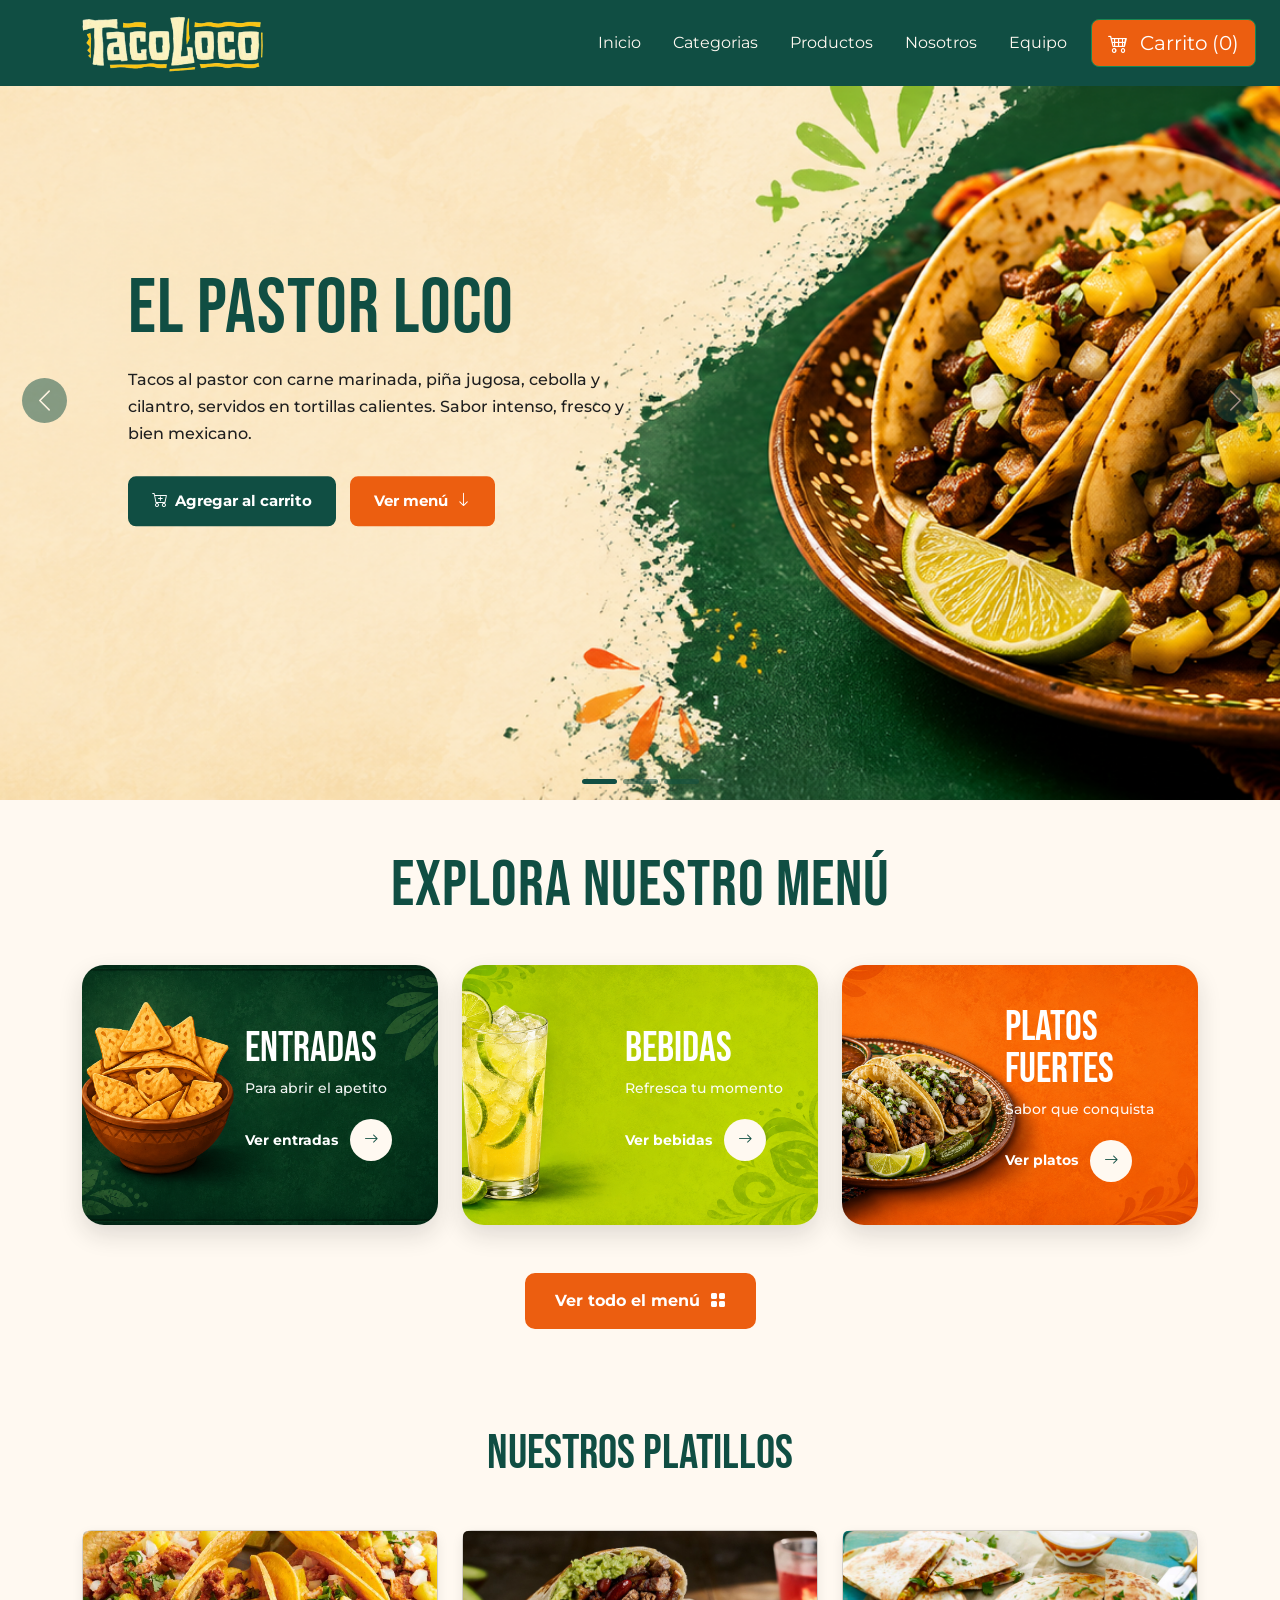
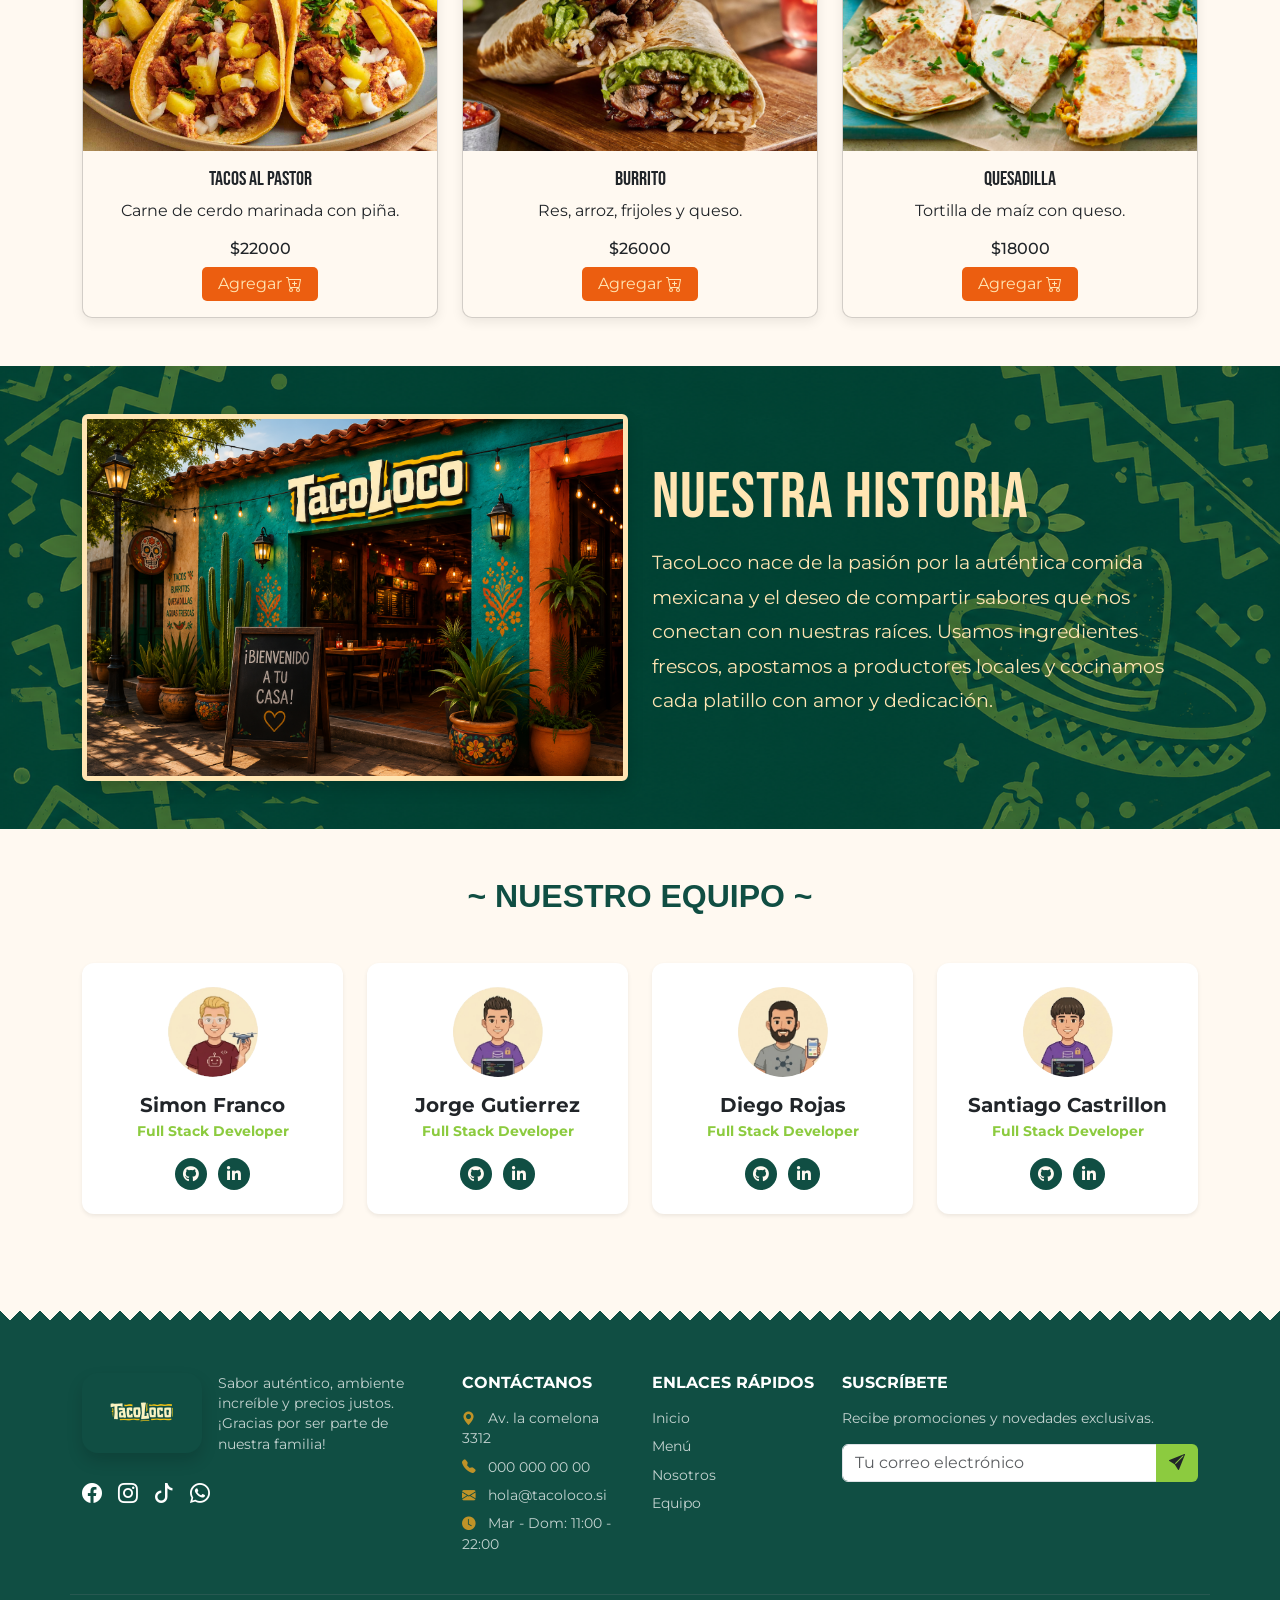
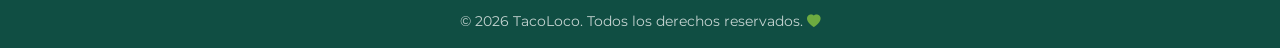
==== commit cf2d07d7: "parte lista" ====
--- a/index.html
+++ b/index.html
@@ -1,18 +1,23 @@
 <!DOCTYPE html>
 <html lang="es">
+
 <head>
     <meta charset="UTF-8">
     <meta name="viewport" content="width=device-width, initial-scale=1.0">
     <title>Tacoloco | Sabor mexicano que te vuelve loco</title>
+
+    <link href="https://cdn.jsdelivr.net/npm/bootstrap@5.3.8/dist/css/bootstrap.min.css" rel="stylesheet"
+        integrity="sha384-sRIl4kxILFvY47J16cr9ZwB07vP4J8+LH7qKQnuqkuIAvNWLzeN8tE5YBujZqJLB" crossorigin="anonymous">
+    <link rel="stylesheet" href="https://cdn.jsdelivr.net/npm/bootstrap-icons@1.13.1/font/bootstrap-icons.min.css">
+    <link rel="stylesheet" href="https://cdnjs.cloudflare.com/ajax/libs/font-awesome/6.4.0/css/all.min.css">
     <link rel="preconnect" href="https://fonts.googleapis.com">
     <link rel="preconnect" href="https://fonts.gstatic.com" crossorigin>
-    <link href="https://fonts.googleapis.com/css2?family=Bebas+Neue&family=Montserrat:wght@100..900&display=swap" rel="stylesheet">
-    <link rel="stylesheet" href="https://cdnjs.cloudflare.com/ajax/libs/font-awesome/6.4.0/css/all.min.css">
-    <link href="https://cdn.jsdelivr.net/npm/bootstrap@5.3.8/dist/css/bootstrap.min.css" rel="stylesheet" integrity="sha384-sRIl4kxILFvY47J16cr9ZwB07vP4J8+LH7qKQnuqkuIAvNWLzeN8tE5YBujZqJLB" crossorigin="anonymous">
-    <link rel="stylesheet" href="https://cdn.jsdelivr.net/npm/bootstrap-icons@1.11.3/font/bootstrap-icons.min.css">
+    <link href="https://fonts.googleapis.com/css2?family=Bebas+Neue&family=Montserrat:wght@100..900&display=swap"
+        rel="stylesheet">
     <link rel="stylesheet" href="styles.css">
 
 </head>
+
 <body>
 
     <!-- HEADER & NAVBAR -->
@@ -22,8 +27,9 @@
                 <a class="navbar-brand" href="#">
                     <img class="logo" src="../img/logoSinFondo.png" alt="Logo TacoLoco" width="100" height="auto">
                 </a>
-                <button class="navbar-toggler" type="button" data-bs-toggle="collapse" data-bs-target="#navbarNav" aria-controls="navbarNav" aria-expanded="false" aria-label="Toggle navigation">
-                <span class="navbar-toggler-icon"></span>
+                <button class="navbar-toggler" type="button" data-bs-toggle="collapse" data-bs-target="#navbarNav"
+                    aria-controls="navbarNav" aria-expanded="false" aria-label="Toggle navigation">
+                    <span class="navbar-toggler-icon"></span>
                 </button>
                 <div class="collapse navbar-collapse" id="navbarNav">
                     <ul class="navbar-nav ms-auto align-items-center gap-3">
@@ -43,7 +49,9 @@
                             <a class="nav-link" href="#equipo">Equipo</a>
                         </li>
                         <li class="nav-item d-flex align-items-center gap-2">
-                            <button id="mostrarCarrito" class="btn btn-outline-success btn-lg d-flex align-items-center gap-1 text-white btn-carrito" type="button">
+                            <button id="mostrarCarrito"
+                                class="btn btn-outline-success btn-lg d-flex align-items-center gap-1 text-white btn-carrito"
+                                type="button">
                                 <i class="bi bi-cart4 me-2"></i>
                                 <span>Carrito</span>
                                 <span>(0)</span>
@@ -60,9 +68,12 @@
         <!-- CARRUSEL PRINCIPAL -->
         <section id="carouselPrincipal" class="carousel slide" data-bs-ride="carousel">
             <div class="carousel-indicators">
-                <button type="button" data-bs-target="#carouselPrincipal" data-bs-slide-to="0" class="active" aria-current="true" aria-label="Banner 1"></button>
-                <button type="button" data-bs-target="#carouselPrincipal" data-bs-slide-to="1" aria-label="Banner 2"></button>
-                <button type="button" data-bs-target="#carouselPrincipal" data-bs-slide-to="2" aria-label="Banner 3"></button>
+                <button type="button" data-bs-target="#carouselPrincipal" data-bs-slide-to="0" class="active"
+                    aria-current="true" aria-label="Banner 1"></button>
+                <button type="button" data-bs-target="#carouselPrincipal" data-bs-slide-to="1"
+                    aria-label="Banner 2"></button>
+                <button type="button" data-bs-target="#carouselPrincipal" data-bs-slide-to="2"
+                    aria-label="Banner 3"></button>
             </div>
             <div class="carousel-inner">
                 <div class="carousel-item active">
@@ -120,11 +131,13 @@
                     </div>
                 </div>
             </div>
-            <button class="carousel-control-prev" type="button" data-bs-target="#carouselPrincipal" data-bs-slide="prev">
+            <button class="carousel-control-prev" type="button" data-bs-target="#carouselPrincipal"
+                data-bs-slide="prev">
                 <span class="carousel-control-prev-icon" aria-hidden="true"></span>
                 <span class="visually-hidden">Anterior</span>
             </button>
-            <button class="carousel-control-next" type="button" data-bs-target="#carouselPrincipal" data-bs-slide="next">
+            <button class="carousel-control-next" type="button" data-bs-target="#carouselPrincipal"
+                data-bs-slide="next">
                 <span class="carousel-control-next-icon" aria-hidden="true"></span>
                 <span class="visually-hidden">Siguiente</span>
             </button>
@@ -186,7 +199,7 @@
             </div>
         </section>
 
-        <!-- SECCIÓN PRODUCTOS  -->
+        <!-- SECCIÓN PRODUCTOS (CATÁLOGO) -->
         <section id="productos" class="productos py-5">
             <div class="container">
                 <h2 class="mb-5 text-center">Nuestros platillos</h2>
@@ -199,11 +212,14 @@
             <div class="container">
                 <div class="row align-items-center">
                     <div class="col-lg-6">
-                        <img src="../img/restaurante.png" alt="Foto frontal del restaurante" class="img-fluid historia-img rounded shadow">
+                        <img src="../img/restaurante.png" alt="Foto frontal del restaurante"
+                            class="img-fluid historia-img rounded shadow">
                     </div>
                     <div class="col-lg-6 py-4">
                         <h1>Nuestra historia</h1>
-                        <p>TacoLoco nace de la pasión por la auténtica comida mexicana y el deseo de compartir sabores que nos conectan con nuestras raíces. Usamos ingredientes frescos, apostamos a productores locales y cocinamos cada platillo con amor y dedicación.</p>
+                        <p>TacoLoco nace de la pasión por la auténtica comida mexicana y el deseo de compartir sabores
+                            que nos conectan con nuestras raíces. Usamos ingredientes frescos, apostamos a productores
+                            locales y cocinamos cada platillo con amor y dedicación.</p>
                     </div>
                 </div>
             </div>
@@ -218,45 +234,62 @@
                 <div class="row g-4 pb-5">
                     <div class="col-12 col-md-6 col-lg-3">
                         <div class="card border-0 shadow-sm p-4 text-center h-100 tarjeta-equipo">
-                            <img src="../img/1.jpg" alt="Simon Franco" class="rounded-circle mx-auto mb-3 img-equipo" width="100" height="100" style="object-fit: cover;">
+                            <img src="../img/1.jpg" alt="Simon Franco" class="rounded-circle mx-auto mb-3 img-equipo"
+                                width="100" height="100" style="object-fit: cover;">
                             <h5 class="fw-bold mb-1 text-dark">Simon Franco</h5>
-                            <p class="fw-bold mb-3" style="color: var(--verde-acento); font-size: 0.85rem;">Full Stack Developer</p>
+                            <p class="fw-bold mb-3" style="color: var(--verde-acento); font-size: 0.85rem;">Full Stack
+                                Developer</p>
                             <div>
-                                <a href="https://github.com/FrancoSG2003" target="_blank" class="icono-social"><i class="fab fa-github"></i></a>
-                                <a href="#" class="icono-social"><i class="fab fa-linkedin-in"></i></a>
+                                <a href="https://github.com/FrancoSG2003" target="_blank" class="icono-social"><i
+                                        class="fab fa-github"></i></a>
+                                <a href="www.linkedin.com/in/simon-franco-guisado" target="_blank"
+                                    class="icono-social"><i class="fab fa-linkedin-in"></i></a>
                             </div>
                         </div>
                     </div>
                     <div class="col-12 col-md-6 col-lg-3">
                         <div class="card border-0 shadow-sm p-4 text-center h-100 tarjeta-equipo">
-                            <img src="../img/2.jpg" alt="Jorge Gutierrez" class="rounded-circle mx-auto mb-3 img-equipo" width="100" height="100" style="object-fit: cover;">
+                            <img src="../img/2.jpg" alt="Jorge Gutierrez" class="rounded-circle mx-auto mb-3 img-equipo"
+                                width="100" height="100" style="object-fit: cover;">
                             <h5 class="fw-bold mb-1 text-dark">Jorge Gutierrez</h5>
-                            <p class="fw-bold mb-3" style="color: var(--verde-acento); font-size: 0.85rem;">Full Stack Developer</p>
+                            <p class="fw-bold mb-3" style="color: var(--verde-acento); font-size: 0.85rem;">Full Stack
+                                Developer</p>
                             <div>
-                                <a href="https://github.com/jorgegutierrezvallejo" target="_blank" class="icono-social"><i class="fab fa-github"></i></a>
-                                <a href="#" class="icono-social"><i class="fab fa-linkedin-in"></i></a>
+                                <a href="https://github.com/jorgegutierrezvallejo" target="_blank"
+                                    class="icono-social"><i class="fab fa-github"></i></a>
+                                <a href="https://www.linkedin.com/in/jorgegutierrezvallejo/" target="_blank"
+                                    class="icono-social"><i class="fab fa-linkedin-in"></i></a>
                             </div>
                         </div>
                     </div>
                     <div class="col-12 col-md-6 col-lg-3">
                         <div class="card border-0 shadow-sm p-4 text-center h-100 tarjeta-equipo">
-                            <img src="../img/3.jpg" alt="Diego Rojas" class="rounded-circle mx-auto mb-3 img-equipo" width="100" height="100" style="object-fit: cover;">
+                            <img src="../img/3.jpg" alt="Diego Rojas" class="rounded-circle mx-auto mb-3 img-equipo"
+                                width="100" height="100" style="object-fit: cover;">
                             <h5 class="fw-bold mb-1 text-dark">Diego Rojas</h5>
-                            <p class="fw-bold mb-3" style="color: var(--verde-acento); font-size: 0.85rem;">Full Stack Developer</p>
+                            <p class="fw-bold mb-3" style="color: var(--verde-acento); font-size: 0.85rem;">Full Stack
+                                Developer</p>
                             <div>
-                                <a href="https://github.com/diegorojas25" target="_blank" class="icono-social"><i class="fab fa-github"></i></a>
-                                <a href="https://www.linkedin.com/in/diego-alexander-rojas-cepeda-desarrollador-full-stack/" target="_blank" class="icono-social"><i class="fab fa-linkedin-in"></i></a>
+                                <a href="https://github.com/diegorojas25" target="_blank" class="icono-social"><i
+                                        class="fab fa-github"></i></a>
+                                <a href="https://www.linkedin.com/in/diego-alexander-rojas-cepeda-desarrollador-full-stack/"
+                                    target="_blank" class="icono-social"><i class="fab fa-linkedin-in"></i></a>
                             </div>
                         </div>
                     </div>
                     <div class="col-12 col-md-6 col-lg-3">
                         <div class="card border-0 shadow-sm p-4 text-center h-100 tarjeta-equipo">
-                            <img src="../img/4.jpg" alt="Santiago Castrillon" class="rounded-circle mx-auto mb-3 img-equipo" width="100" height="100" style="object-fit: cover;">
+                            <img src="../img/4.jpg" alt="Santiago Castrillon"
+                                class="rounded-circle mx-auto mb-3 img-equipo" width="100" height="100"
+                                style="object-fit: cover;">
                             <h5 class="fw-bold mb-1 text-dark">Santiago Castrillon</h5>
-                            <p class="fw-bold mb-3" style="color: var(--verde-acento); font-size: 0.85rem;">Full Stack Developer</p>
+                            <p class="fw-bold mb-3" style="color: var(--verde-acento); font-size: 0.85rem;">Full Stack
+                                Developer</p>
                             <div>
-                                <a href="https://github.com/SantiagoCastrillonR" class="icono-social" target="_blank"><i class="fab fa-github"></i></a>
-                                <a href="https://www.linkedin.com/in/santiago-castrillon-rojo/" class="icono-social" target="_blank"><i class="fab fa-linkedin-in"></i></a>
+                                <a href="https://github.com/SantiagoCastrillonR" class="icono-social" target="_blank"><i
+                                        class="fab fa-github"></i></a>
+                                <a href="https://www.linkedin.com/in/santiago-castrillon-rojo/" class="icono-social"
+                                    target="_blank"><i class="fab fa-linkedin-in"></i></a>
                             </div>
                         </div>
                     </div>
@@ -301,9 +334,11 @@
             <div class="row g-4 mb-4">
                 <div class="col-12 col-lg-4">
                     <div class="d-flex align-items-center gap-3 mb-4">
-                        <img src="../img/tacoloco logo.png" alt="Logo Taco Loco" class="img-fluid rounded-4 shadow" style="max-width: 120px;">
+                        <img src="../img/tacoloco logo.png" alt="Logo Taco Loco" class="img-fluid rounded-4 shadow"
+                            style="max-width: 120px;">
                         <p class="opacity-75 mb-0" style="font-size: 0.85rem;">
-                            Sabor auténtico, ambiente increíble y precios justos. ¡Gracias por ser parte de nuestra familia!
+                            Sabor auténtico, ambiente increíble y precios justos. ¡Gracias por ser parte de nuestra
+                            familia!
                         </p>
                     </div>
                     <div class="mt-3 d-flex gap-3">
@@ -316,19 +351,26 @@
                 <div class="col-12 col-md-4 col-lg-2">
                     <h6 class="text-uppercase mb-3 fw-bold">CONTÁCTANOS</h6>
                     <ul class="list-unstyled opacity-75" style="font-size: 0.85rem;">
-                        <li class="mb-2"><i class="bi bi-geo-alt-fill me-2" style="color: var(--amarillo);"></i> Av. la comelona 3312</li>
-                        <li class="mb-2"><i class="bi bi-telephone-fill me-2" style="color: var(--amarillo);"></i> 000 000 00 00</li>
-                        <li class="mb-2"><i class="bi bi-envelope-fill me-2" style="color: var(--amarillo);"></i> hola@tacoloco.si</li>
-                        <li class="mb-2"><i class="bi bi-clock-fill me-2" style="color: var(--amarillo);"></i> Mar - Dom: 11:00 - 22:00</li>
+                        <li class="mb-2"><i class="bi bi-geo-alt-fill me-2" style="color: var(--amarillo);"></i> Av. la
+                            comelona 3312</li>
+                        <li class="mb-2"><i class="bi bi-telephone-fill me-2" style="color: var(--amarillo);"></i> 000
+                            000 00 00</li>
+                        <li class="mb-2"><i class="bi bi-envelope-fill me-2" style="color: var(--amarillo);"></i>
+                            hola@tacoloco.si</li>
+                        <li class="mb-2"><i class="bi bi-clock-fill me-2" style="color: var(--amarillo);"></i> Mar -
+                            Dom: 11:00 - 22:00</li>
                     </ul>
                 </div>
                 <div class="col-12 col-md-3 col-lg-2">
                     <h6 class="text-uppercase mb-3 fw-bold">ENLACES RÁPIDOS</h6>
                     <ul class="list-unstyled enlaces-footer" style="font-size: 0.85rem;">
                         <li class="mb-2"><a href="#" class="text-white text-decoration-none opacity-75">Inicio</a></li>
-                        <li class="mb-2"><a href="#menu" class="text-white text-decoration-none opacity-75">Menú</a></li>
-                        <li class="mb-2"><a href="#nosotros" class="text-white text-decoration-none opacity-75">Nosotros</a></li>
-                        <li class="mb-2"><a href="#equipo" class="text-white text-decoration-none opacity-75">Equipo</a></li>
+                        <li class="mb-2"><a href="#menu" class="text-white text-decoration-none opacity-75">Menú</a>
+                        </li>
+                        <li class="mb-2"><a href="#nosotros"
+                                class="text-white text-decoration-none opacity-75">Nosotros</a></li>
+                        <li class="mb-2"><a href="#equipo" class="text-white text-decoration-none opacity-75">Equipo</a>
+                        </li>
                     </ul>
                 </div>
                 <div class="col-12 col-md-5 col-lg-4">
@@ -344,14 +386,17 @@
             </div>
             <div class="row mt-4 pt-3 border-top border-secondary border-opacity-25">
                 <div class="col-12 text-center opacity-75" style="font-size: 0.85rem;">
-                    <p class="mb-0">© 2026 TacoLoco. Todos los derechos reservados. <i class="bi bi-heart-fill" style="color: var(--verde-acento);"></i></p>
+                    <p class="mb-0">© 2026 TacoLoco. Todos los derechos reservados. <i class="bi bi-heart-fill"
+                            style="color: var(--verde-acento);"></i></p>
                 </div>
             </div>
         </div>
     </footer>
 
-    <!-- SCRIPTS -->
-    <script src="https://cdn.jsdelivr.net/npm/bootstrap@5.3.8/dist/js/bootstrap.bundle.min.js" integrity="sha384-FKyoEForCGlyvwx9Hj09JcYn3nv7wiPVlz7YYwJrWVcXK/BmnVDxM+D2scQbITxI" crossorigin="anonymous"></script>
+    <script src="https://cdn.jsdelivr.net/npm/bootstrap@5.3.8/dist/js/bootstrap.bundle.min.js"
+        integrity="sha384-FKyoEForCGlyvwx9Hj09JcYn3nv7wiPVlz7YYwJrWVcXK/BmnVDxM+D2scQbITxI"
+        crossorigin="anonymous"></script>
     <script src="app.js"></script>
 </body>
+
 </html>
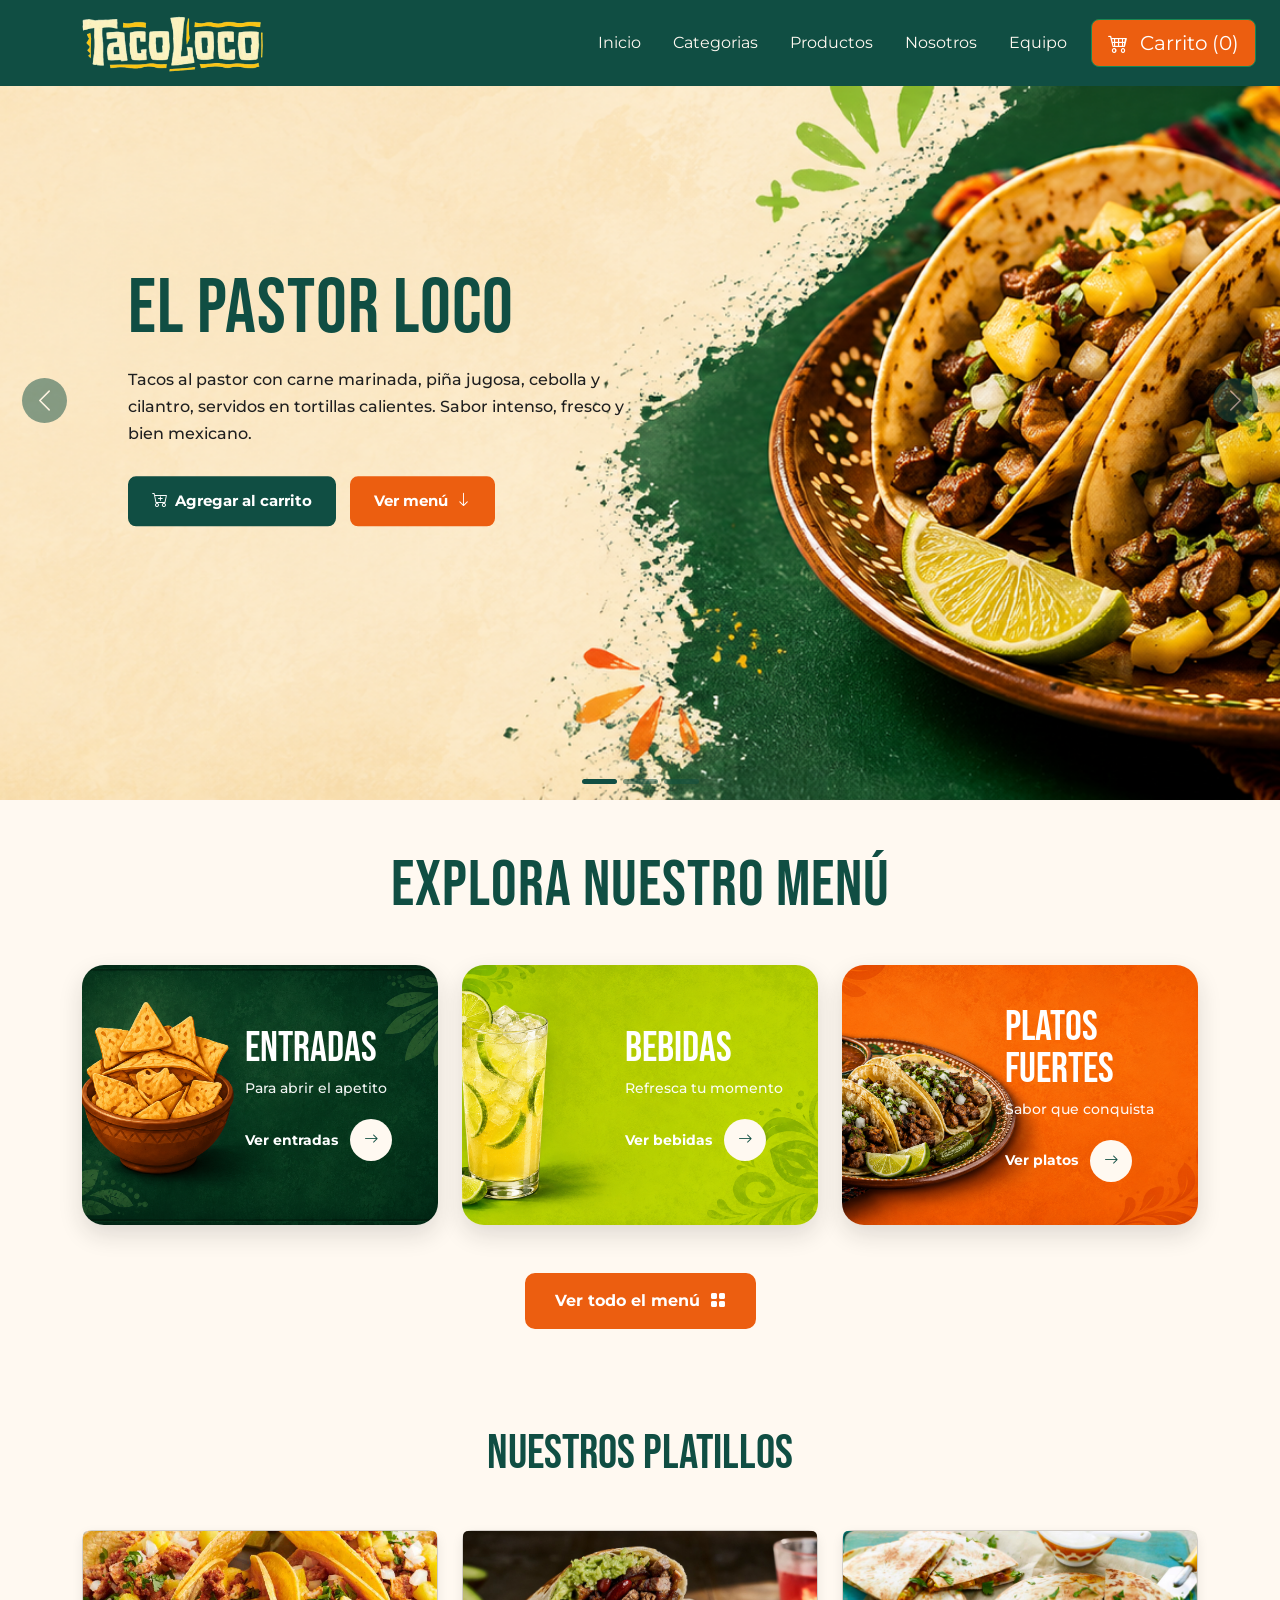
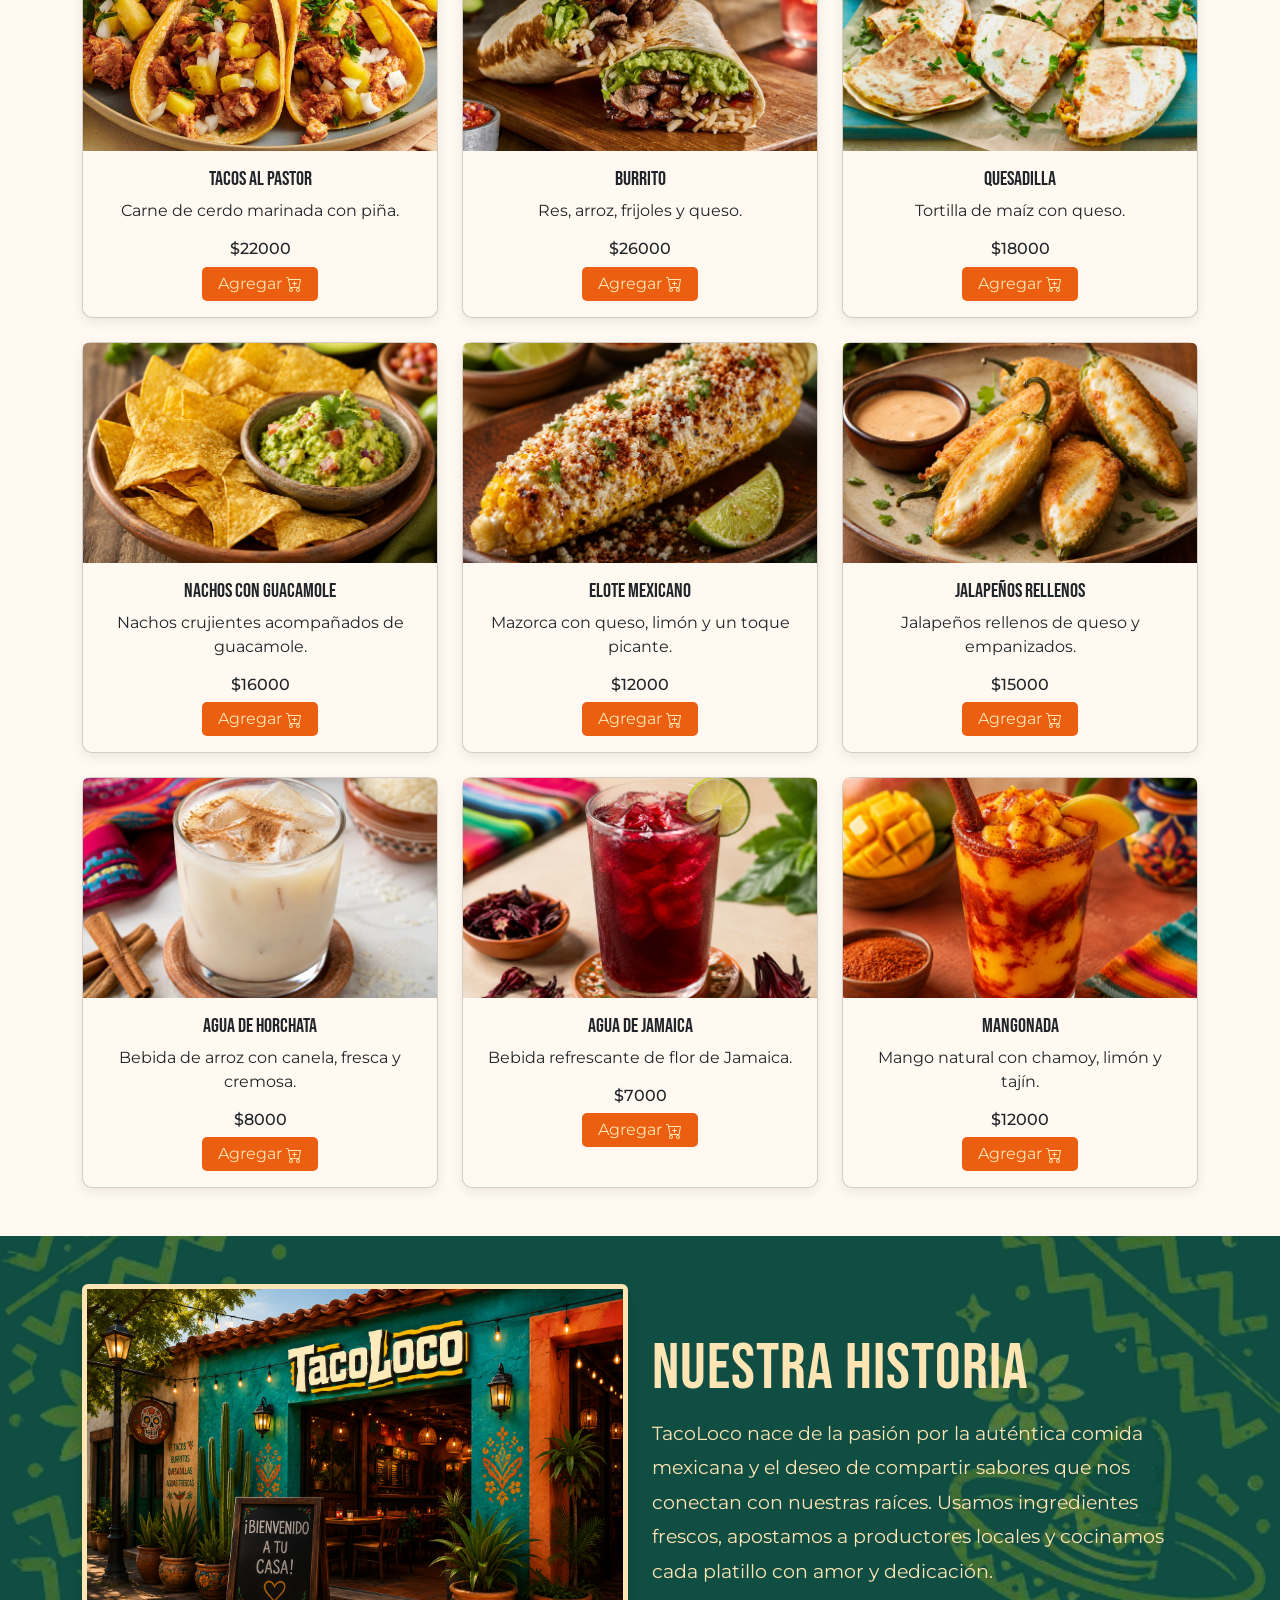
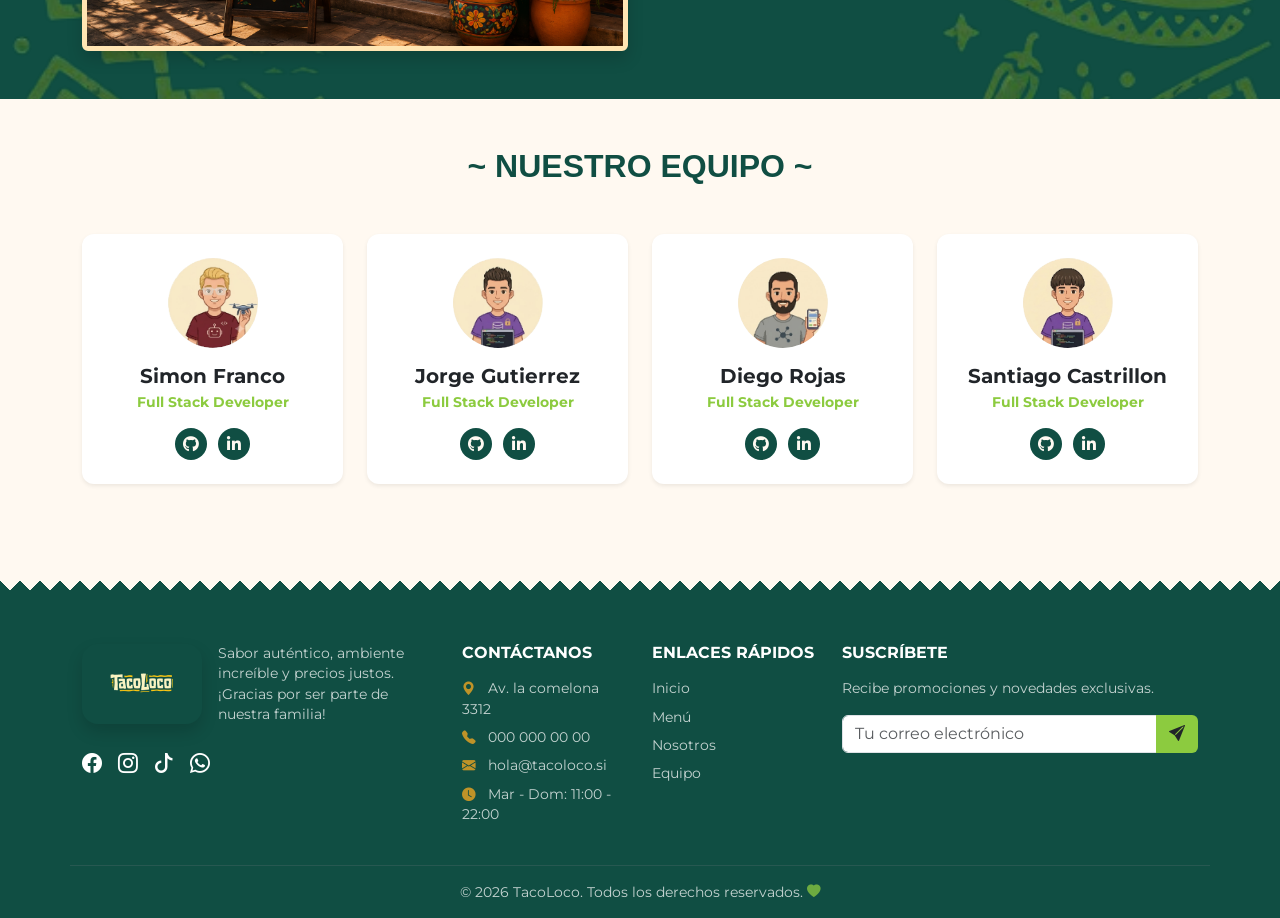
==== commit 3df546ca: "Agrega productos, imágenes, filtro" ====
--- a/index.html
+++ b/index.html
@@ -3,400 +3,1189 @@
 
 <head>
     <meta charset="UTF-8">
+
     <meta name="viewport" content="width=device-width, initial-scale=1.0">
+
     <title>Tacoloco | Sabor mexicano que te vuelve loco</title>
 
-    <link href="https://cdn.jsdelivr.net/npm/bootstrap@5.3.8/dist/css/bootstrap.min.css" rel="stylesheet"
-        integrity="sha384-sRIl4kxILFvY47J16cr9ZwB07vP4J8+LH7qKQnuqkuIAvNWLzeN8tE5YBujZqJLB" crossorigin="anonymous">
-    <link rel="stylesheet" href="https://cdn.jsdelivr.net/npm/bootstrap-icons@1.13.1/font/bootstrap-icons.min.css">
-    <link rel="stylesheet" href="https://cdnjs.cloudflare.com/ajax/libs/font-awesome/6.4.0/css/all.min.css">
+    <link
+        href="https://cdn.jsdelivr.net/npm/bootstrap@5.3.8/dist/css/bootstrap.min.css"
+        rel="stylesheet"
+        integrity="sha384-sRIl4kxILFvY47J16cr9ZwB07vP4J8+LH7qKQnuqkuIAvNWLzeN8tE5YBujZqJLB"
+        crossorigin="anonymous"
+    >
+
+    <link
+        rel="stylesheet"
+        href="https://cdn.jsdelivr.net/npm/bootstrap-icons@1.13.1/font/bootstrap-icons.min.css"
+    >
+
+    <link
+        rel="stylesheet"
+        href="https://cdnjs.cloudflare.com/ajax/libs/font-awesome/6.4.0/css/all.min.css"
+    >
+
     <link rel="preconnect" href="https://fonts.googleapis.com">
+
     <link rel="preconnect" href="https://fonts.gstatic.com" crossorigin>
-    <link href="https://fonts.googleapis.com/css2?family=Bebas+Neue&family=Montserrat:wght@100..900&display=swap"
-        rel="stylesheet">
+
+    <link
+        href="https://fonts.googleapis.com/css2?family=Bebas+Neue&family=Montserrat:wght@100..900&display=swap"
+        rel="stylesheet"
+    >
+
     <link rel="stylesheet" href="styles.css">
-
 </head>
 
 <body>
 
     <!-- HEADER & NAVBAR -->
+
     <header>
-        <nav id="nav" class="navbar navbar-expand-lg bg-body-tertiary px-4 py-2 fixed-top">
+
+        <nav
+            id="nav"
+            class="navbar navbar-expand-lg bg-body-tertiary px-4 py-2 fixed-top"
+        >
+
             <div class="container-fluid">
+
                 <a class="navbar-brand" href="#">
-                    <img class="logo" src="../img/logoSinFondo.png" alt="Logo TacoLoco" width="100" height="auto">
+
+                    <img
+                        class="logo"
+                        src="img/logoSinFondo.png"
+                        alt="Logo TacoLoco"
+                        width="100"
+                        height="auto"
+                    >
+
                 </a>
-                <button class="navbar-toggler" type="button" data-bs-toggle="collapse" data-bs-target="#navbarNav"
-                    aria-controls="navbarNav" aria-expanded="false" aria-label="Toggle navigation">
+
+                <button
+                    class="navbar-toggler"
+                    type="button"
+                    data-bs-toggle="collapse"
+                    data-bs-target="#navbarNav"
+                    aria-controls="navbarNav"
+                    aria-expanded="false"
+                    aria-label="Toggle navigation"
+                >
+
                     <span class="navbar-toggler-icon"></span>
+
                 </button>
-                <div class="collapse navbar-collapse" id="navbarNav">
+
+                <div
+                    class="collapse navbar-collapse"
+                    id="navbarNav"
+                >
+
                     <ul class="navbar-nav ms-auto align-items-center gap-3">
+
                         <li class="nav-item">
-                            <a class="nav-link active" aria-current="page" href="#">Inicio</a>
-                        </li>
+
+                            <a
+                                class="nav-link active"
+                                aria-current="page"
+                                href="#"
+                            >
+                                Inicio
+                            </a>
+
+                        </li>
+
                         <li class="nav-item">
-                            <a class="nav-link" href="#menu">Categorias</a>
-                        </li>
+
+                            <a class="nav-link" href="#menu">
+                                Categorias
+                            </a>
+
+                        </li>
+
                         <li class="nav-item">
-                            <a class="nav-link" href="#productos">Productos</a>
-                        </li>
+
+                            <a class="nav-link" href="#productos">
+                                Productos
+                            </a>
+
+                        </li>
+
                         <li class="nav-item">
-                            <a class="nav-link" href="#nosotros">Nosotros</a>
-                        </li>
+
+                            <a class="nav-link" href="#nosotros">
+                                Nosotros
+                            </a>
+
+                        </li>
+
                         <li class="nav-item">
-                            <a class="nav-link" href="#equipo">Equipo</a>
-                        </li>
+
+                            <a class="nav-link" href="#equipo">
+                                Equipo
+                            </a>
+
+                        </li>
+
                         <li class="nav-item d-flex align-items-center gap-2">
-                            <button id="mostrarCarrito"
+
+                            <button
+                                id="mostrarCarrito"
                                 class="btn btn-outline-success btn-lg d-flex align-items-center gap-1 text-white btn-carrito"
-                                type="button">
+                                type="button"
+                            >
+
                                 <i class="bi bi-cart4 me-2"></i>
+
                                 <span>Carrito</span>
-                                <span>(0)</span>
+
+                                <span id="contadorCarrito">(0)</span>
+
                             </button>
-                        </li>
+
+                        </li>
+
                     </ul>
-                </div>
+
+                </div>
+
             </div>
+
         </nav>
+
     </header>
 
     <main>
 
         <!-- CARRUSEL PRINCIPAL -->
-        <section id="carouselPrincipal" class="carousel slide" data-bs-ride="carousel">
+
+        <section
+            id="carouselPrincipal"
+            class="carousel slide"
+            data-bs-ride="carousel"
+        >
+
             <div class="carousel-indicators">
-                <button type="button" data-bs-target="#carouselPrincipal" data-bs-slide-to="0" class="active"
-                    aria-current="true" aria-label="Banner 1"></button>
-                <button type="button" data-bs-target="#carouselPrincipal" data-bs-slide-to="1"
-                    aria-label="Banner 2"></button>
-                <button type="button" data-bs-target="#carouselPrincipal" data-bs-slide-to="2"
-                    aria-label="Banner 3"></button>
+
+                <button
+                    type="button"
+                    data-bs-target="#carouselPrincipal"
+                    data-bs-slide-to="0"
+                    class="active"
+                    aria-current="true"
+                    aria-label="Banner 1"
+                >
+                </button>
+
+                <button
+                    type="button"
+                    data-bs-target="#carouselPrincipal"
+                    data-bs-slide-to="1"
+                    aria-label="Banner 2"
+                >
+                </button>
+
+                <button
+                    type="button"
+                    data-bs-target="#carouselPrincipal"
+                    data-bs-slide-to="2"
+                    aria-label="Banner 3"
+                >
+                </button>
+
             </div>
+
             <div class="carousel-inner">
+
                 <div class="carousel-item active">
-                    <img src="../img/banner1.png" class="d-block w-100" alt="Tacos mexicanos">
+
+                    <img
+                        src="img/banner1.png"
+                        class="d-block w-100"
+                        alt="Tacos mexicanos"
+                    >
+
                     <div class="contenido-banner">
-                        <h1 class="titulo-banner">El Pastor Loco</h1>
+
+                        <h1 class="titulo-banner">
+                            El Pastor Loco
+                        </h1>
+
                         <p class="texto-banner">
                             Tacos al pastor con carne marinada, piña jugosa, cebolla y cilantro,
                             servidos en tortillas calientes. Sabor intenso, fresco y bien mexicano.
                         </p>
+
                         <div class="botones-banner">
-                            <button type="button" class="btn btn-agregar-carrito" data-producto-id="1">
-                                <i class="bi bi-cart-plus"></i> Agregar al carrito
+
+                            <button
+                                type="button"
+                                class="btn btn-agregar-carrito"
+                                data-producto-id="1"
+                            >
+
+                                <i class="bi bi-cart-plus"></i>
+
+                                Agregar al carrito
+
                             </button>
-                            <a href="#menu" class="btn btn-ver-menu">
-                                Ver menú <i class="bi bi-arrow-down"></i>
+
+                            <a
+                                href="#menu"
+                                class="btn btn-ver-menu"
+                            >
+
+                                Ver menú
+
+                                <i class="bi bi-arrow-down"></i>
+
                             </a>
+
                         </div>
-                    </div>
-                </div>
+
+                    </div>
+
+                </div>
+
                 <div class="carousel-item">
-                    <img src="../img/banner2.png" class="d-block w-100" alt="Mangonada mexicana">
+
+                    <img
+                        src="img/banner2.png"
+                        class="d-block w-100"
+                        alt="Mangonada mexicana"
+                    >
+
                     <div class="contenido-banner">
-                        <h2 class="titulo-banner">Mangoloco Refrescante</h2>
+
+                        <h2 class="titulo-banner">
+                            Mangoloco Refrescante
+                        </h2>
+
                         <p class="texto-banner">
                             Mangonada refrescante de mango natural, chamoy y un toque de limón,
                             con el equilibrio perfecto entre dulce, ácido y picante.
                         </p>
+
                         <div class="botones-banner">
-                            <button type="button" class="btn btn-agregar-carrito" data-producto-id="2">
-                                <i class="bi bi-cart-plus"></i> Agregar al carrito
+
+                            <button
+                                type="button"
+                                class="btn btn-agregar-carrito"
+                                data-producto-id="2"
+                            >
+
+                                <i class="bi bi-cart-plus"></i>
+
+                                Agregar al carrito
+
                             </button>
-                            <a href="#menu" class="btn btn-ver-menu">
-                                Ver menú <i class="bi bi-arrow-down"></i>
+
+                            <a
+                                href="#menu"
+                                class="btn btn-ver-menu"
+                            >
+
+                                Ver menú
+
+                                <i class="bi bi-arrow-down"></i>
+
                             </a>
+
                         </div>
-                    </div>
-                </div>
+
+                    </div>
+
+                </div>
+
                 <div class="carousel-item">
-                    <img src="../img/banner3.png" class="d-block w-100" alt="Pozole mexicano">
+
+                    <img
+                        src="img/banner3.png"
+                        class="d-block w-100"
+                        alt="Pozole mexicano"
+                    >
+
                     <div class="contenido-banner">
-                        <h2 class="titulo-banner">Pozoloco</h2>
+
+                        <h2 class="titulo-banner">
+                            Pozoloco
+                        </h2>
+
                         <p class="texto-banner">
                             Pozole tradicional con maíz tierno, carne sazonada y caldo lleno de sabor,
                             acompañado de lechuga, rábano, cebolla y limón.
                         </p>
+
                         <div class="botones-banner">
-                            <button type="button" class="btn btn-agregar-carrito" data-producto-id="3">
-                                <i class="bi bi-cart-plus"></i> Agregar al carrito
+
+                            <button
+                                type="button"
+                                class="btn btn-agregar-carrito"
+                                data-producto-id="3"
+                            >
+
+                                <i class="bi bi-cart-plus"></i>
+
+                                Agregar al carrito
+
                             </button>
-                            <a href="#menu" class="btn btn-ver-menu">
-                                Ver menú <i class="bi bi-arrow-down"></i>
+
+                            <a
+                                href="#menu"
+                                class="btn btn-ver-menu"
+                            >
+
+                                Ver menú
+
+                                <i class="bi bi-arrow-down"></i>
+
                             </a>
+
                         </div>
-                    </div>
-                </div>
+
+                    </div>
+
+                </div>
+
             </div>
-            <button class="carousel-control-prev" type="button" data-bs-target="#carouselPrincipal"
-                data-bs-slide="prev">
-                <span class="carousel-control-prev-icon" aria-hidden="true"></span>
-                <span class="visually-hidden">Anterior</span>
+
+            <button
+                class="carousel-control-prev"
+                type="button"
+                data-bs-target="#carouselPrincipal"
+                data-bs-slide="prev"
+            >
+
+                <span
+                    class="carousel-control-prev-icon"
+                    aria-hidden="true"
+                >
+                </span>
+
+                <span class="visually-hidden">
+                    Anterior
+                </span>
+
             </button>
-            <button class="carousel-control-next" type="button" data-bs-target="#carouselPrincipal"
-                data-bs-slide="next">
-                <span class="carousel-control-next-icon" aria-hidden="true"></span>
-                <span class="visually-hidden">Siguiente</span>
+
+            <button
+                class="carousel-control-next"
+                type="button"
+                data-bs-target="#carouselPrincipal"
+                data-bs-slide="next"
+            >
+
+                <span
+                    class="carousel-control-next-icon"
+                    aria-hidden="true"
+                >
+                </span>
+
+                <span class="visually-hidden">
+                    Siguiente
+                </span>
+
             </button>
+
         </section>
 
         <!-- SECCIÓN MENÚ / CATEGORÍAS -->
-        <section id="menu" class="seccion-categorias py-5">
+
+        <section
+            id="menu"
+            class="seccion-categorias py-5"
+        >
+
             <div class="container">
-                <h2 class="titulo-menu text-center">Explora nuestro menú</h2>
+
+                <h2 class="titulo-menu text-center">
+                    Explora nuestro menú
+                </h2>
+
                 <div class="row g-4">
+
                     <div class="col-12 col-md-6 col-lg-4">
+
                         <article class="card categoria-card h-100 border-0">
-                            <img src="../img/cat-entradas.png" class="categoria-fondo" alt="Entradas mexicanas">
+
+                            <img
+                                src="img/cat-entradas.png"
+                                class="categoria-fondo"
+                                alt="Entradas mexicanas"
+                            >
+
                             <div class="overlay-categoria"></div>
+
                             <div class="contenido-categoria">
-                                <h3 class="card-title">Entradas</h3>
-                                <p class="card-text">Para abrir el apetito</p>
-                                <button type="button" class="btn btn-categoria" data-categoria="entradas">
+
+                                <h3 class="card-title">
+                                    Entradas
+                                </h3>
+
+                                <p class="card-text">
+                                    Para abrir el apetito
+                                </p>
+
+                                <button
+                                    type="button"
+                                    class="btn btn-categoria"
+                                    data-categoria="entradas"
+                                >
+
                                     <span>Ver entradas</span>
-                                    <span class="icono-categoria"><i class="bi bi-arrow-right"></i></span>
+
+                                    <span class="icono-categoria">
+
+                                        <i class="bi bi-arrow-right"></i>
+
+                                    </span>
+
                                 </button>
+
                             </div>
+
                         </article>
-                    </div>
+
+                    </div>
+
                     <div class="col-12 col-md-6 col-lg-4">
+
                         <article class="card categoria-card h-100 border-0">
-                            <img src="../img/cat-bebidas.png" class="categoria-fondo" alt="Bebidas mexicanas">
+
+                            <img
+                                src="img/cat-bebidas.png"
+                                class="categoria-fondo"
+                                alt="Bebidas mexicanas"
+                            >
+
                             <div class="overlay-categoria"></div>
+
                             <div class="contenido-categoria">
-                                <h3 class="card-title">Bebidas</h3>
-                                <p class="card-text">Refresca tu momento</p>
-                                <button type="button" class="btn btn-categoria" data-categoria="bebidas">
+
+                                <h3 class="card-title">
+                                    Bebidas
+                                </h3>
+
+                                <p class="card-text">
+                                    Refresca tu momento
+                                </p>
+
+                                <button
+                                    type="button"
+                                    class="btn btn-categoria"
+                                    data-categoria="bebidas"
+                                >
+
                                     <span>Ver bebidas</span>
-                                    <span class="icono-categoria"><i class="bi bi-arrow-right"></i></span>
+
+                                    <span class="icono-categoria">
+
+                                        <i class="bi bi-arrow-right"></i>
+
+                                    </span>
+
                                 </button>
+
                             </div>
+
                         </article>
-                    </div>
+
+                    </div>
+
                     <div class="col-12 col-md-6 col-lg-4">
+
                         <article class="card categoria-card h-100 border-0">
-                            <img src="../img/cat-platos.png" class="categoria-fondo" alt="Platos fuertes mexicanos">
+
+                            <img
+                                src="img/cat-platos.png"
+                                class="categoria-fondo"
+                                alt="Platos fuertes mexicanos"
+                            >
+
                             <div class="overlay-categoria"></div>
+
                             <div class="contenido-categoria">
-                                <h3 class="card-title">Platos fuertes</h3>
-                                <p class="card-text">Sabor que conquista</p>
-                                <button type="button" class="btn btn-categoria" data-categoria="platos">
+
+                                <h3 class="card-title">
+                                    Platos fuertes
+                                </h3>
+
+                                <p class="card-text">
+                                    Sabor que conquista
+                                </p>
+
+                                <button
+                                    type="button"
+                                    class="btn btn-categoria"
+                                    data-categoria="platos"
+                                >
+
                                     <span>Ver platos</span>
-                                    <span class="icono-categoria"><i class="bi bi-arrow-right"></i></span>
+
+                                    <span class="icono-categoria">
+
+                                        <i class="bi bi-arrow-right"></i>
+
+                                    </span>
+
                                 </button>
+
                             </div>
+
                         </article>
-                    </div>
-                </div>
+
+                    </div>
+
+                </div>
+
                 <div class="text-center mt-5">
-                    <button type="button" class="btn btn-menu-completo" data-categoria="todos">
-                        Ver todo el menú <i class="bi bi-grid-fill"></i>
+
+                    <button
+                        type="button"
+                        class="btn btn-menu-completo"
+                        data-categoria="todos"
+                    >
+
+                        Ver todo el menú
+
+                        <i class="bi bi-grid-fill"></i>
+
                     </button>
-                </div>
+
+                </div>
+
             </div>
+
         </section>
 
         <!-- SECCIÓN PRODUCTOS (CATÁLOGO) -->
-        <section id="productos" class="productos py-5">
+
+        <section
+            id="productos"
+            class="productos py-5"
+        >
+
             <div class="container">
-                <h2 class="mb-5 text-center">Nuestros platillos</h2>
-                <div id="catalogoProductos" class="row g-4"></div>
+
+                <h2 class="mb-5 text-center">
+                    Nuestros platillos
+                </h2>
+
+                <div
+                    id="catalogoProductos"
+                    class="row g-4"
+                >
+                </div>
+
             </div>
+
         </section>
 
         <!-- SECCIÓN NUESTRA HISTORIA -->
-        <section id="nosotros" class="historia py-5">
+
+        <section
+            id="nosotros"
+            class="historia py-5"
+        >
+
             <div class="container">
+
                 <div class="row align-items-center">
+
                     <div class="col-lg-6">
-                        <img src="../img/restaurante.png" alt="Foto frontal del restaurante"
-                            class="img-fluid historia-img rounded shadow">
-                    </div>
+
+                        <img
+                            src="img/restaurante.png"
+                            alt="Foto frontal del restaurante"
+                            class="img-fluid historia-img rounded shadow"
+                        >
+
+                    </div>
+
                     <div class="col-lg-6 py-4">
-                        <h1>Nuestra historia</h1>
-                        <p>TacoLoco nace de la pasión por la auténtica comida mexicana y el deseo de compartir sabores
-                            que nos conectan con nuestras raíces. Usamos ingredientes frescos, apostamos a productores
-                            locales y cocinamos cada platillo con amor y dedicación.</p>
-                    </div>
-                </div>
+
+                        <h1>
+                            Nuestra historia
+                        </h1>
+
+                        <p>
+                            TacoLoco nace de la pasión por la auténtica comida mexicana y el deseo
+                            de compartir sabores que nos conectan con nuestras raíces. Usamos
+                            ingredientes frescos, apostamos a productores locales y cocinamos cada
+                            platillo con amor y dedicación.
+                        </p>
+
+                    </div>
+
+                </div>
+
             </div>
+
         </section>
 
         <!-- SECCIÓN NUESTRO EQUIPO -->
-        <section id="equipo" class="pt-5 pb-5" style="background-color: var(--blanco-suave);">
+
+        <section
+            id="equipo"
+            class="pt-5 pb-5"
+            style="background-color: var(--blanco-suave);"
+        >
+
             <div class="container">
+
                 <div class="text-center mb-5 d-flex justify-content-center align-items-center">
-                    <h2 class="m-0 titulo-equipo"> ~ NUESTRO EQUIPO ~ </h2>
-                </div>
+
+                    <h2 class="m-0 titulo-equipo">
+                        ~ NUESTRO EQUIPO ~
+                    </h2>
+
+                </div>
+
                 <div class="row g-4 pb-5">
+
                     <div class="col-12 col-md-6 col-lg-3">
+
                         <div class="card border-0 shadow-sm p-4 text-center h-100 tarjeta-equipo">
-                            <img src="../img/1.jpg" alt="Simon Franco" class="rounded-circle mx-auto mb-3 img-equipo"
-                                width="100" height="100" style="object-fit: cover;">
-                            <h5 class="fw-bold mb-1 text-dark">Simon Franco</h5>
-                            <p class="fw-bold mb-3" style="color: var(--verde-acento); font-size: 0.85rem;">Full Stack
-                                Developer</p>
+
+                            <img
+                                src="img/1.jpg"
+                                alt="Simon Franco"
+                                class="rounded-circle mx-auto mb-3 img-equipo"
+                                width="100"
+                                height="100"
+                                style="object-fit: cover;"
+                            >
+
+                            <h5 class="fw-bold mb-1 text-dark">
+                                Simon Franco
+                            </h5>
+
+                            <p
+                                class="fw-bold mb-3"
+                                style="color: var(--verde-acento); font-size: 0.85rem;"
+                            >
+                                Full Stack Developer
+                            </p>
+
                             <div>
-                                <a href="https://github.com/FrancoSG2003" target="_blank" class="icono-social"><i
-                                        class="fab fa-github"></i></a>
-                                <a href="www.linkedin.com/in/simon-franco-guisado" target="_blank"
-                                    class="icono-social"><i class="fab fa-linkedin-in"></i></a>
+
+                                <a
+                                    href="https://github.com/FrancoSG2003"
+                                    target="_blank"
+                                    class="icono-social"
+                                >
+
+                                    <i class="fab fa-github"></i>
+
+                                </a>
+
+                                <a href="#" class="icono-social">
+
+                                    <i class="fab fa-linkedin-in"></i>
+
+                                </a>
+
                             </div>
+
                         </div>
-                    </div>
+
+                    </div>
+
                     <div class="col-12 col-md-6 col-lg-3">
+
                         <div class="card border-0 shadow-sm p-4 text-center h-100 tarjeta-equipo">
-                            <img src="../img/2.jpg" alt="Jorge Gutierrez" class="rounded-circle mx-auto mb-3 img-equipo"
-                                width="100" height="100" style="object-fit: cover;">
-                            <h5 class="fw-bold mb-1 text-dark">Jorge Gutierrez</h5>
-                            <p class="fw-bold mb-3" style="color: var(--verde-acento); font-size: 0.85rem;">Full Stack
-                                Developer</p>
+
+                            <img
+                                src="img/2.jpg"
+                                alt="Jorge Gutierrez"
+                                class="rounded-circle mx-auto mb-3 img-equipo"
+                                width="100"
+                                height="100"
+                                style="object-fit: cover;"
+                            >
+
+                            <h5 class="fw-bold mb-1 text-dark">
+                                Jorge Gutierrez
+                            </h5>
+
+                            <p
+                                class="fw-bold mb-3"
+                                style="color: var(--verde-acento); font-size: 0.85rem;"
+                            >
+                                Full Stack Developer
+                            </p>
+
                             <div>
-                                <a href="https://github.com/jorgegutierrezvallejo" target="_blank"
-                                    class="icono-social"><i class="fab fa-github"></i></a>
-                                <a href="https://www.linkedin.com/in/jorgegutierrezvallejo/" target="_blank"
-                                    class="icono-social"><i class="fab fa-linkedin-in"></i></a>
+
+                                <a
+                                    href="https://github.com/jorgegutierrezvallejo"
+                                    target="_blank"
+                                    class="icono-social"
+                                >
+
+                                    <i class="fab fa-github"></i>
+
+                                </a>
+
+                                <a href="#" class="icono-social">
+
+                                    <i class="fab fa-linkedin-in"></i>
+
+                                </a>
+
                             </div>
+
                         </div>
-                    </div>
+
+                    </div>
+
                     <div class="col-12 col-md-6 col-lg-3">
+
                         <div class="card border-0 shadow-sm p-4 text-center h-100 tarjeta-equipo">
-                            <img src="../img/3.jpg" alt="Diego Rojas" class="rounded-circle mx-auto mb-3 img-equipo"
-                                width="100" height="100" style="object-fit: cover;">
-                            <h5 class="fw-bold mb-1 text-dark">Diego Rojas</h5>
-                            <p class="fw-bold mb-3" style="color: var(--verde-acento); font-size: 0.85rem;">Full Stack
-                                Developer</p>
+
+                            <img
+                                src="img/3.jpg"
+                                alt="Diego Rojas"
+                                class="rounded-circle mx-auto mb-3 img-equipo"
+                                width="100"
+                                height="100"
+                                style="object-fit: cover;"
+                            >
+
+                            <h5 class="fw-bold mb-1 text-dark">
+                                Diego Rojas
+                            </h5>
+
+                            <p
+                                class="fw-bold mb-3"
+                                style="color: var(--verde-acento); font-size: 0.85rem;"
+                            >
+                                Full Stack Developer
+                            </p>
+
                             <div>
-                                <a href="https://github.com/diegorojas25" target="_blank" class="icono-social"><i
-                                        class="fab fa-github"></i></a>
-                                <a href="https://www.linkedin.com/in/diego-alexander-rojas-cepeda-desarrollador-full-stack/"
-                                    target="_blank" class="icono-social"><i class="fab fa-linkedin-in"></i></a>
+
+                                <a
+                                    href="https://github.com/diegorojas25"
+                                    target="_blank"
+                                    class="icono-social"
+                                >
+
+                                    <i class="fab fa-github"></i>
+
+                                </a>
+
+                                <a
+                                    href="https://www.linkedin.com/in/diego-alexander-rojas-cepeda-desarrollador-full-stack/"
+                                    target="_blank"
+                                    class="icono-social"
+                                >
+
+                                    <i class="fab fa-linkedin-in"></i>
+
+                                </a>
+
                             </div>
+
                         </div>
-                    </div>
+
+                    </div>
+
                     <div class="col-12 col-md-6 col-lg-3">
+
                         <div class="card border-0 shadow-sm p-4 text-center h-100 tarjeta-equipo">
-                            <img src="../img/4.jpg" alt="Santiago Castrillon"
-                                class="rounded-circle mx-auto mb-3 img-equipo" width="100" height="100"
-                                style="object-fit: cover;">
-                            <h5 class="fw-bold mb-1 text-dark">Santiago Castrillon</h5>
-                            <p class="fw-bold mb-3" style="color: var(--verde-acento); font-size: 0.85rem;">Full Stack
-                                Developer</p>
+
+                            <img
+                                src="img/4.jpg"
+                                alt="Santiago Castrillon"
+                                class="rounded-circle mx-auto mb-3 img-equipo"
+                                width="100"
+                                height="100"
+                                style="object-fit: cover;"
+                            >
+
+                            <h5 class="fw-bold mb-1 text-dark">
+                                Santiago Castrillon
+                            </h5>
+
+                            <p
+                                class="fw-bold mb-3"
+                                style="color: var(--verde-acento); font-size: 0.85rem;"
+                            >
+                                Full Stack Developer
+                            </p>
+
                             <div>
-                                <a href="https://github.com/SantiagoCastrillonR" class="icono-social" target="_blank"><i
-                                        class="fab fa-github"></i></a>
-                                <a href="https://www.linkedin.com/in/santiago-castrillon-rojo/" class="icono-social"
-                                    target="_blank"><i class="fab fa-linkedin-in"></i></a>
+
+                                <a
+                                    href="https://github.com/SantiagoCastrillonR"
+                                    class="icono-social"
+                                    target="_blank"
+                                >
+
+                                    <i class="fab fa-github"></i>
+
+                                </a>
+
+                                <a
+                                    href="https://www.linkedin.com/in/santiago-castrillon-rojo/"
+                                    class="icono-social"
+                                    target="_blank"
+                                >
+
+                                    <i class="fab fa-linkedin-in"></i>
+
+                                </a>
+
                             </div>
+
                         </div>
-                    </div>
-                </div>
+
+                    </div>
+
+                </div>
+
             </div>
+
         </section>
 
         <!-- CARRITO DE COMPRAS OVERLAY -->
+
         <div id="overlay" class="d-none">
+
             <section id="carrito">
+
                 <div class="carrito-header">
-                    <h2>Carrito de compras</h2>
-                    <button id="cerrarCarrito" class="btn-cerrar">
+
+                    <h2>
+                        Carrito de compras
+                    </h2>
+
+                    <button
+                        id="cerrarCarrito"
+                        class="btn-cerrar"
+                        type="button"
+                    >
+
                         <i class="bi bi-box-arrow-left"></i>
+
                     </button>
-                </div>
+
+                </div>
+
                 <div class="carrito-body">
-                    <div id="productos-carrito" class="productos-carrito"></div>
+
+                    <div
+                        id="productos-carrito"
+                        class="productos-carrito"
+                    >
+                    </div>
+
                     <aside class="resumen-carrito">
+
                         <div class="info-carrito">
-                            <h4>Productos</h4>
-                            <span id="cantidadProductos">0</span>
+
+                            <h4>
+                                Productos
+                            </h4>
+
+                            <span id="cantidadProductos">
+                                0
+                            </span>
+
                         </div>
+
                         <div class="info-carrito">
-                            <h4>Total</h4>
-                            <span id="totalCarrito">$0</span>
+
+                            <h4>
+                                Total
+                            </h4>
+
+                            <span id="totalCarrito">
+                                $0
+                            </span>
+
                         </div>
-                        <button class="btn-comprar">Confirmar compra</button>
+
+                        <button
+                            class="btn-comprar"
+                            type="button"
+                        >
+                            Confirmar compra
+                        </button>
+
                     </aside>
-                </div>
+
+                </div>
+
             </section>
+
         </div>
 
     </main>
 
     <!-- DIVISOR ZIG-ZAG -->
+
     <div class="divisor-dentado"></div>
 
     <!-- FOOTER -->
-    <footer class="pt-5 pb-3 footer-custom" style="background-color: var(--verde-oscuro); color: white;">
+
+    <footer
+        class="pt-5 pb-3 footer-custom"
+        style="background-color: var(--verde-oscuro); color: white;"
+    >
+
         <div class="container">
+
             <div class="row g-4 mb-4">
+
                 <div class="col-12 col-lg-4">
+
                     <div class="d-flex align-items-center gap-3 mb-4">
-                        <img src="../img/tacoloco logo.png" alt="Logo Taco Loco" class="img-fluid rounded-4 shadow"
-                            style="max-width: 120px;">
-                        <p class="opacity-75 mb-0" style="font-size: 0.85rem;">
-                            Sabor auténtico, ambiente increíble y precios justos. ¡Gracias por ser parte de nuestra
-                            familia!
+
+                        <img
+                            src="img/tacoloco logo.png"
+                            alt="Logo Taco Loco"
+                            class="img-fluid rounded-4 shadow"
+                            style="max-width: 120px;"
+                        >
+
+                        <p
+                            class="opacity-75 mb-0"
+                            style="font-size: 0.85rem;"
+                        >
+                            Sabor auténtico, ambiente increíble y precios justos.
+                            ¡Gracias por ser parte de nuestra familia!
                         </p>
-                    </div>
+
+                    </div>
+
                     <div class="mt-3 d-flex gap-3">
-                        <a href="#" class="text-white fs-5"><i class="bi bi-facebook"></i></a>
-                        <a href="#" class="text-white fs-5"><i class="bi bi-instagram"></i></a>
-                        <a href="#" class="text-white fs-5"><i class="bi bi-tiktok"></i></a>
-                        <a href="#" class="text-white fs-5"><i class="bi bi-whatsapp"></i></a>
-                    </div>
-                </div>
+
+                        <a href="#" class="text-white fs-5">
+
+                            <i class="bi bi-facebook"></i>
+
+                        </a>
+
+                        <a href="#" class="text-white fs-5">
+
+                            <i class="bi bi-instagram"></i>
+
+                        </a>
+
+                        <a href="#" class="text-white fs-5">
+
+                            <i class="bi bi-tiktok"></i>
+
+                        </a>
+
+                        <a href="#" class="text-white fs-5">
+
+                            <i class="bi bi-whatsapp"></i>
+
+                        </a>
+
+                    </div>
+
+                </div>
+
                 <div class="col-12 col-md-4 col-lg-2">
-                    <h6 class="text-uppercase mb-3 fw-bold">CONTÁCTANOS</h6>
-                    <ul class="list-unstyled opacity-75" style="font-size: 0.85rem;">
-                        <li class="mb-2"><i class="bi bi-geo-alt-fill me-2" style="color: var(--amarillo);"></i> Av. la
-                            comelona 3312</li>
-                        <li class="mb-2"><i class="bi bi-telephone-fill me-2" style="color: var(--amarillo);"></i> 000
-                            000 00 00</li>
-                        <li class="mb-2"><i class="bi bi-envelope-fill me-2" style="color: var(--amarillo);"></i>
-                            hola@tacoloco.si</li>
-                        <li class="mb-2"><i class="bi bi-clock-fill me-2" style="color: var(--amarillo);"></i> Mar -
-                            Dom: 11:00 - 22:00</li>
+
+                    <h6 class="text-uppercase mb-3 fw-bold">
+                        CONTÁCTANOS
+                    </h6>
+
+                    <ul
+                        class="list-unstyled opacity-75"
+                        style="font-size: 0.85rem;"
+                    >
+
+                        <li class="mb-2">
+
+                            <i
+                                class="bi bi-geo-alt-fill me-2"
+                                style="color: var(--amarillo);"
+                            >
+                            </i>
+
+                            Av. la comelona 3312
+
+                        </li>
+
+                        <li class="mb-2">
+
+                            <i
+                                class="bi bi-telephone-fill me-2"
+                                style="color: var(--amarillo);"
+                            >
+                            </i>
+
+                            000 000 00 00
+
+                        </li>
+
+                        <li class="mb-2">
+
+                            <i
+                                class="bi bi-envelope-fill me-2"
+                                style="color: var(--amarillo);"
+                            >
+                            </i>
+
+                            hola@tacoloco.si
+
+                        </li>
+
+                        <li class="mb-2">
+
+                            <i
+                                class="bi bi-clock-fill me-2"
+                                style="color: var(--amarillo);"
+                            >
+                            </i>
+
+                            Mar - Dom: 11:00 - 22:00
+
+                        </li>
+
                     </ul>
-                </div>
+
+                </div>
+
                 <div class="col-12 col-md-3 col-lg-2">
-                    <h6 class="text-uppercase mb-3 fw-bold">ENLACES RÁPIDOS</h6>
-                    <ul class="list-unstyled enlaces-footer" style="font-size: 0.85rem;">
-                        <li class="mb-2"><a href="#" class="text-white text-decoration-none opacity-75">Inicio</a></li>
-                        <li class="mb-2"><a href="#menu" class="text-white text-decoration-none opacity-75">Menú</a>
-                        </li>
-                        <li class="mb-2"><a href="#nosotros"
-                                class="text-white text-decoration-none opacity-75">Nosotros</a></li>
-                        <li class="mb-2"><a href="#equipo" class="text-white text-decoration-none opacity-75">Equipo</a>
-                        </li>
+
+                    <h6 class="text-uppercase mb-3 fw-bold">
+                        ENLACES RÁPIDOS
+                    </h6>
+
+                    <ul
+                        class="list-unstyled enlaces-footer"
+                        style="font-size: 0.85rem;"
+                    >
+
+                        <li class="mb-2">
+
+                            <a
+                                href="#"
+                                class="text-white text-decoration-none opacity-75"
+                            >
+                                Inicio
+                            </a>
+
+                        </li>
+
+                        <li class="mb-2">
+
+                            <a
+                                href="#menu"
+                                class="text-white text-decoration-none opacity-75"
+                            >
+                                Menú
+                            </a>
+
+                        </li>
+
+                        <li class="mb-2">
+
+                            <a
+                                href="#nosotros"
+                                class="text-white text-decoration-none opacity-75"
+                            >
+                                Nosotros
+                            </a>
+
+                        </li>
+
+                        <li class="mb-2">
+
+                            <a
+                                href="#equipo"
+                                class="text-white text-decoration-none opacity-75"
+                            >
+                                Equipo
+                            </a>
+
+                        </li>
+
                     </ul>
-                </div>
+
+                </div>
+
                 <div class="col-12 col-md-5 col-lg-4">
-                    <h6 class="text-uppercase mb-3 fw-bold">SUSCRÍBETE</h6>
-                    <p class="opacity-75" style="font-size: 0.85rem;">Recibe promociones y novedades exclusivas.</p>
+
+                    <h6 class="text-uppercase mb-3 fw-bold">
+                        SUSCRÍBETE
+                    </h6>
+
+                    <p
+                        class="opacity-75"
+                        style="font-size: 0.85rem;"
+                    >
+                        Recibe promociones y novedades exclusivas.
+                    </p>
+
                     <form class="input-group mt-3">
-                        <input type="email" class="form-control" placeholder="Tu correo electrónico" required>
-                        <button type="submit" class="btn" style="background-color: var(--verde-acento);">
+
+                        <input
+                            type="email"
+                            class="form-control"
+                            placeholder="Tu correo electrónico"
+                            required
+                        >
+
+                        <button
+                            type="submit"
+                            class="btn"
+                            style="background-color: var(--verde-acento);"
+                        >
+
                             <i class="bi bi-send-fill text-dark"></i>
+
                         </button>
+
                     </form>
-                </div>
+
+                </div>
+
             </div>
+
             <div class="row mt-4 pt-3 border-top border-secondary border-opacity-25">
-                <div class="col-12 text-center opacity-75" style="font-size: 0.85rem;">
-                    <p class="mb-0">© 2026 TacoLoco. Todos los derechos reservados. <i class="bi bi-heart-fill"
-                            style="color: var(--verde-acento);"></i></p>
-                </div>
+
+                <div
+                    class="col-12 text-center opacity-75"
+                    style="font-size: 0.85rem;"
+                >
+
+                    <p class="mb-0">
+
+                        © 2026 TacoLoco. Todos los derechos reservados.
+
+                        <i
+                            class="bi bi-heart-fill"
+                            style="color: var(--verde-acento);"
+                        >
+                        </i>
+
+                    </p>
+
+                </div>
+
             </div>
+
         </div>
+
     </footer>
 
-    <script src="https://cdn.jsdelivr.net/npm/bootstrap@5.3.8/dist/js/bootstrap.bundle.min.js"
+    <script
+        src="https://cdn.jsdelivr.net/npm/bootstrap@5.3.8/dist/js/bootstrap.bundle.min.js"
         integrity="sha384-FKyoEForCGlyvwx9Hj09JcYn3nv7wiPVlz7YYwJrWVcXK/BmnVDxM+D2scQbITxI"
-        crossorigin="anonymous"></script>
+        crossorigin="anonymous"
+    >
+    </script>
+
     <script src="app.js"></script>
+
 </body>
 
 </html>
--- a/styles.css
+++ b/styles.css
@@ -493,7 +493,8 @@
 /* HISTORIA / NOSOTROS */
 .historia {
     background-color: #104E43;
-    background-image: url("./img/fondo.png");
+    background-image: url("./img/fondo2.png");
+    background-size: contain;
     background-repeat: no-repeat;
     background-position: left center, right center;
     background-size: 100%;
@@ -501,9 +502,11 @@
     padding: 5rem 0;
 }
 
-.historia-img {
-    border: 5px solid var(--crema);
-    border-radius: 5px;
+@media (max-width: 992px) {
+    .historia {
+        background-image: none;
+        background-color: var(--verde-oscuro);
+    }
 }
 
 .historia h1 {
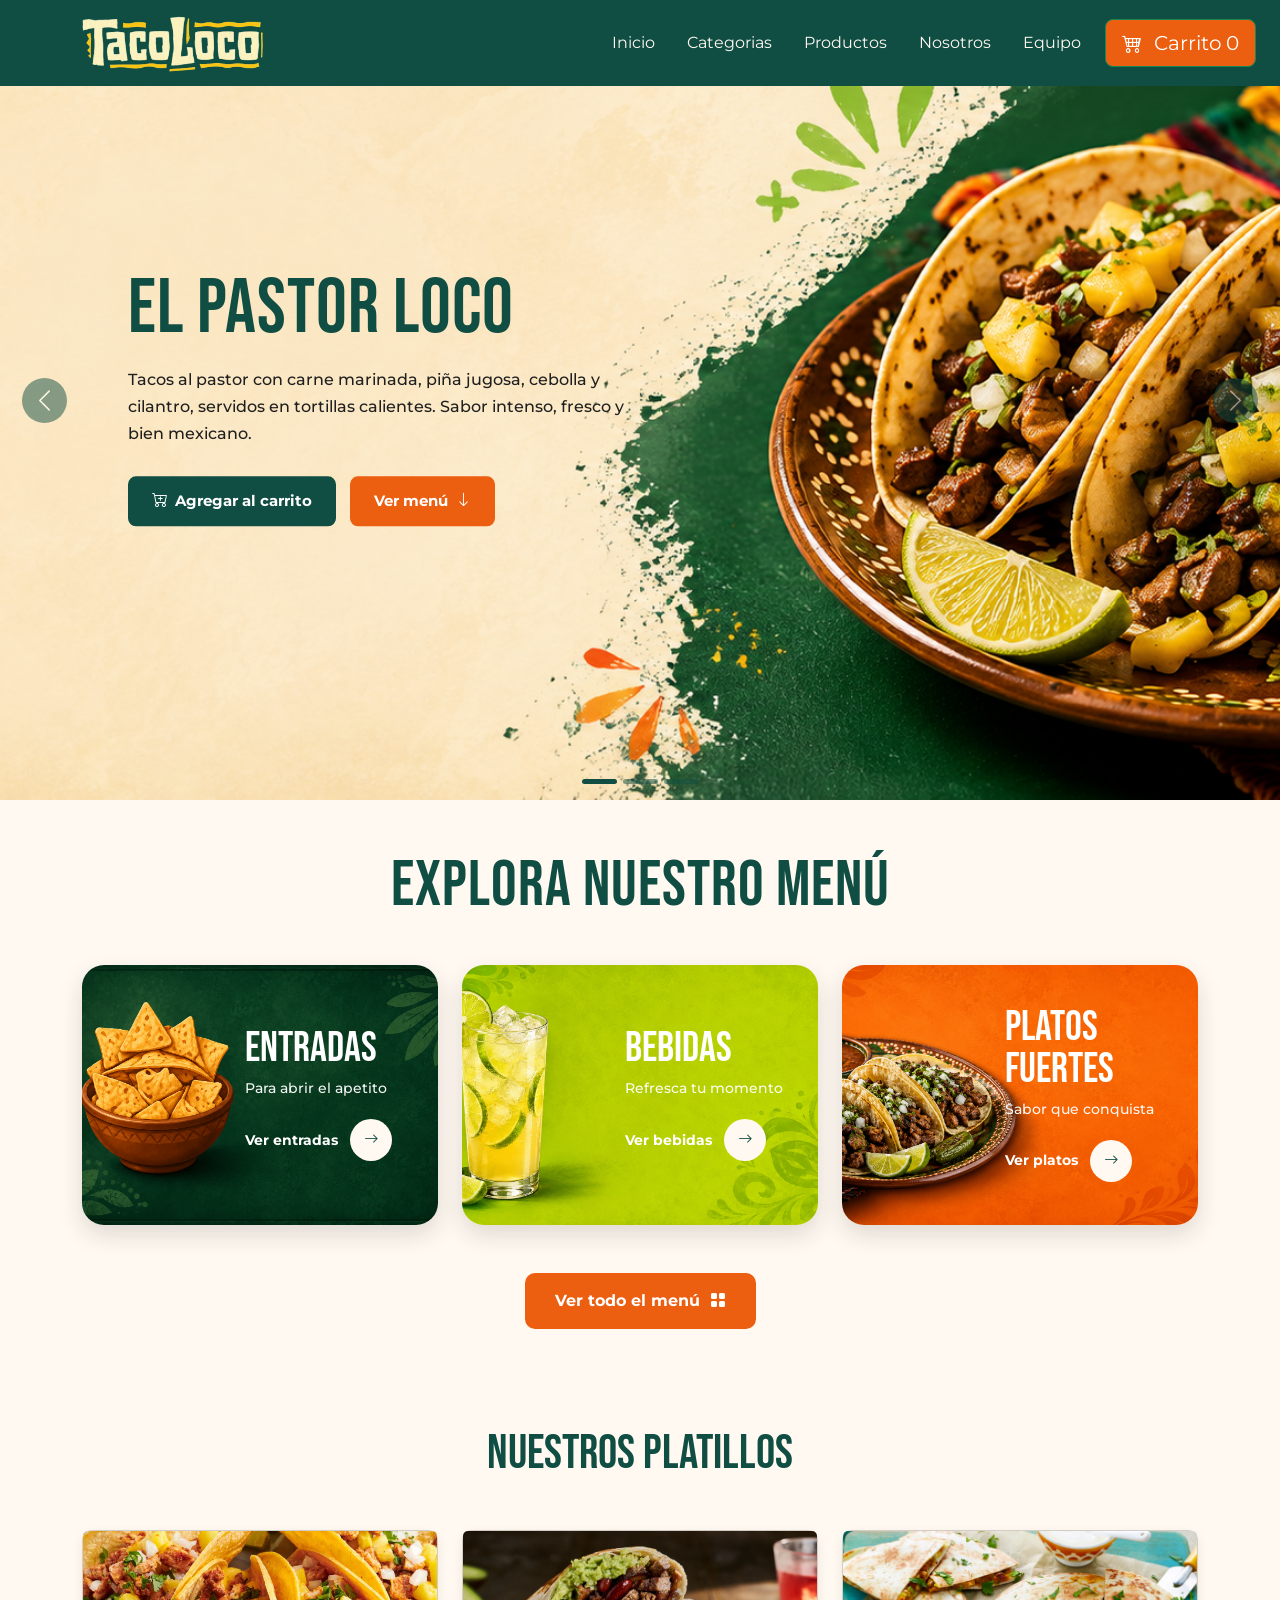
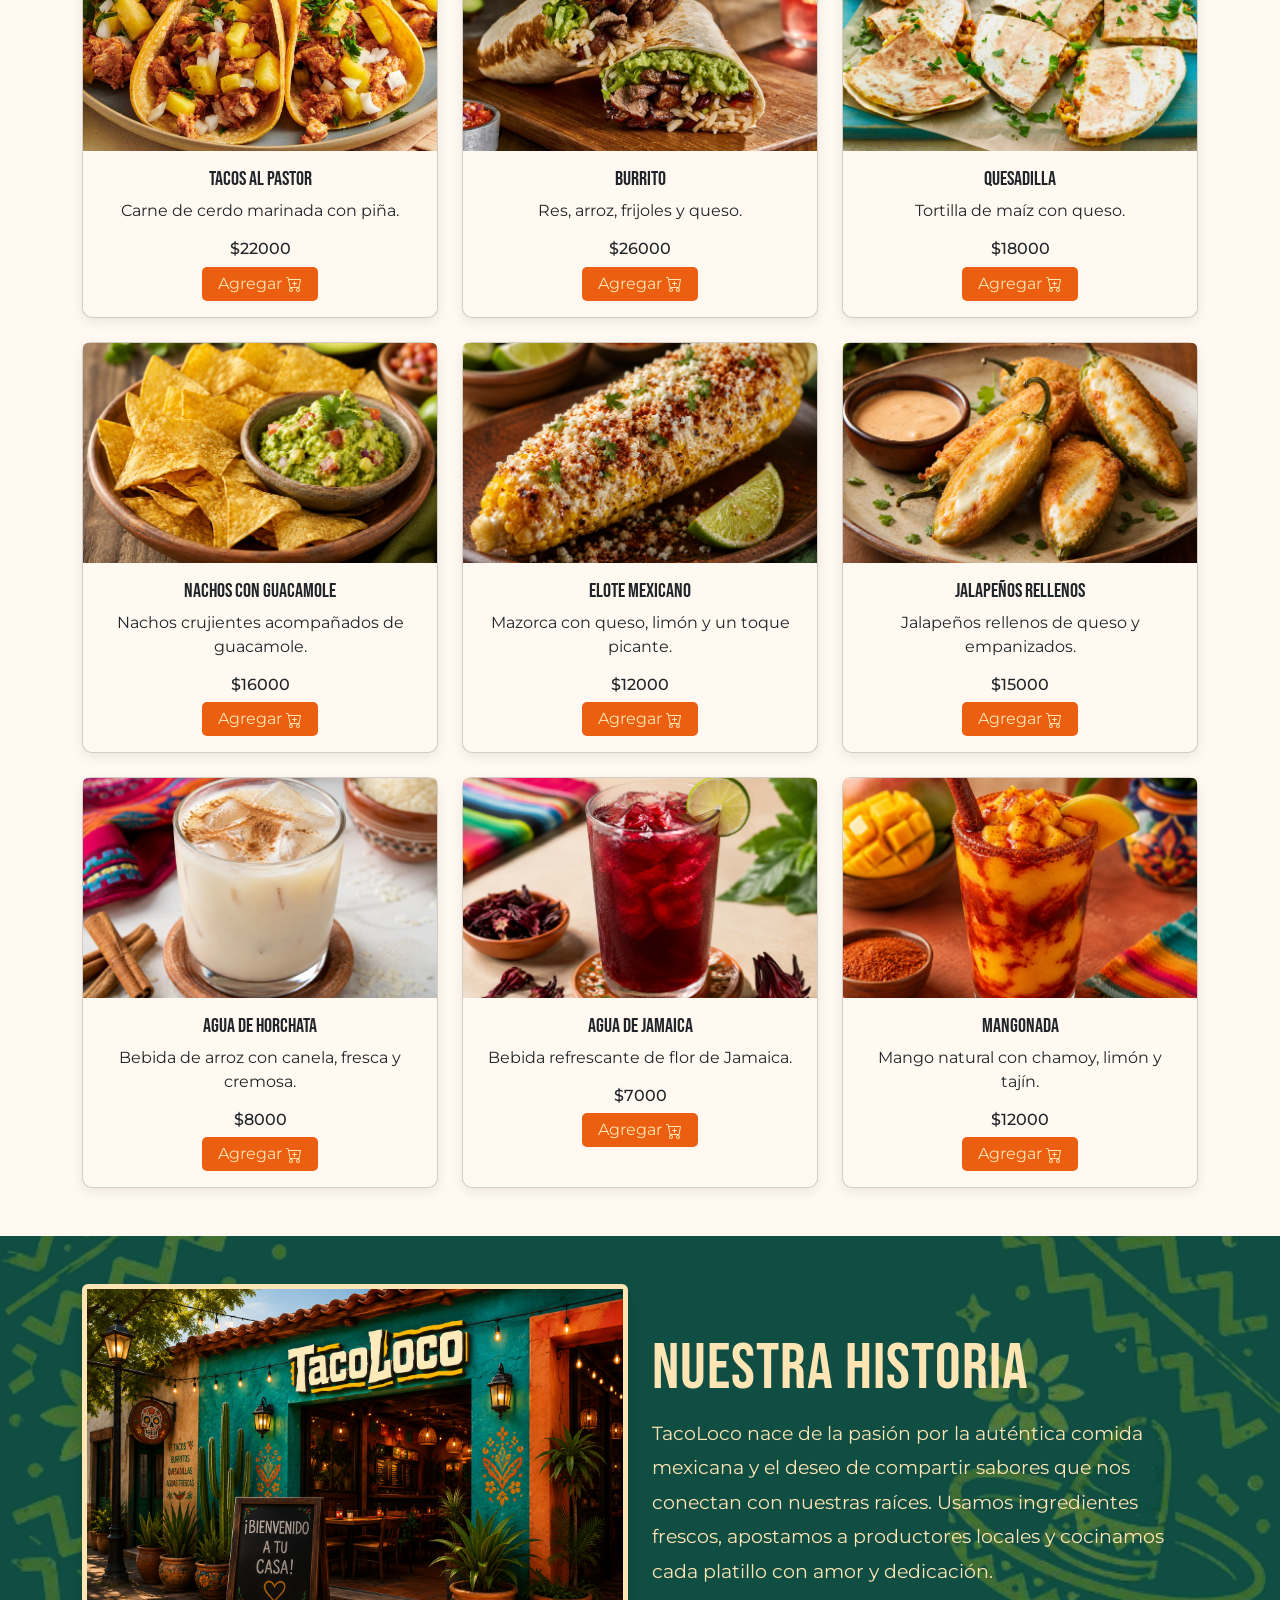
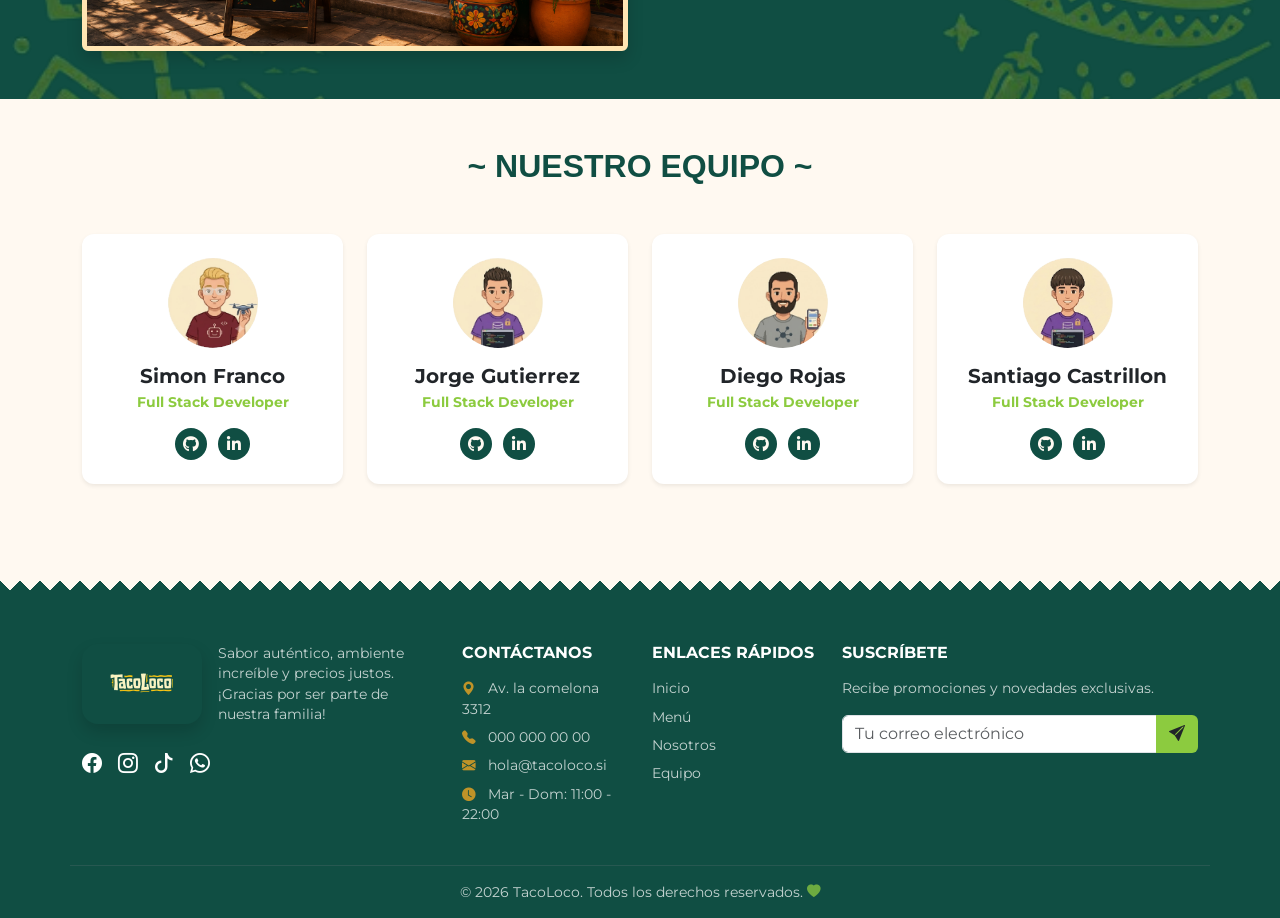
==== commit a7f5d12c: "Arreglando las imágenes" ====
--- a/index.html
+++ b/index.html
@@ -3,1189 +3,400 @@
 
 <head>
     <meta charset="UTF-8">
-
     <meta name="viewport" content="width=device-width, initial-scale=1.0">
-
     <title>Tacoloco | Sabor mexicano que te vuelve loco</title>
 
-    <link
-        href="https://cdn.jsdelivr.net/npm/bootstrap@5.3.8/dist/css/bootstrap.min.css"
-        rel="stylesheet"
-        integrity="sha384-sRIl4kxILFvY47J16cr9ZwB07vP4J8+LH7qKQnuqkuIAvNWLzeN8tE5YBujZqJLB"
-        crossorigin="anonymous"
-    >
-
-    <link
-        rel="stylesheet"
-        href="https://cdn.jsdelivr.net/npm/bootstrap-icons@1.13.1/font/bootstrap-icons.min.css"
-    >
-
-    <link
-        rel="stylesheet"
-        href="https://cdnjs.cloudflare.com/ajax/libs/font-awesome/6.4.0/css/all.min.css"
-    >
-
+    <link href="https://cdn.jsdelivr.net/npm/bootstrap@5.3.8/dist/css/bootstrap.min.css" rel="stylesheet"
+        integrity="sha384-sRIl4kxILFvY47J16cr9ZwB07vP4J8+LH7qKQnuqkuIAvNWLzeN8tE5YBujZqJLB" crossorigin="anonymous">
+    <link rel="stylesheet" href="https://cdn.jsdelivr.net/npm/bootstrap-icons@1.13.1/font/bootstrap-icons.min.css">
+    <link rel="stylesheet" href="https://cdnjs.cloudflare.com/ajax/libs/font-awesome/6.4.0/css/all.min.css">
     <link rel="preconnect" href="https://fonts.googleapis.com">
-
     <link rel="preconnect" href="https://fonts.gstatic.com" crossorigin>
-
-    <link
-        href="https://fonts.googleapis.com/css2?family=Bebas+Neue&family=Montserrat:wght@100..900&display=swap"
-        rel="stylesheet"
-    >
-
+    <link href="https://fonts.googleapis.com/css2?family=Bebas+Neue&family=Montserrat:wght@100..900&display=swap"
+        rel="stylesheet">
     <link rel="stylesheet" href="styles.css">
+
 </head>
 
 <body>
 
     <!-- HEADER & NAVBAR -->
-
     <header>
-
-        <nav
-            id="nav"
-            class="navbar navbar-expand-lg bg-body-tertiary px-4 py-2 fixed-top"
-        >
-
+        <nav id="nav" class="navbar navbar-expand-lg bg-body-tertiary px-4 py-2 fixed-top">
             <div class="container-fluid">
-
                 <a class="navbar-brand" href="#">
-
-                    <img
-                        class="logo"
-                        src="img/logoSinFondo.png"
-                        alt="Logo TacoLoco"
-                        width="100"
-                        height="auto"
-                    >
-
+                    <img class="logo" src="./img/logoSinFondo.png" alt="Logo TacoLoco" width="100" height="auto">
                 </a>
-
-                <button
-                    class="navbar-toggler"
-                    type="button"
-                    data-bs-toggle="collapse"
-                    data-bs-target="#navbarNav"
-                    aria-controls="navbarNav"
-                    aria-expanded="false"
-                    aria-label="Toggle navigation"
-                >
-
+                <button class="navbar-toggler" type="button" data-bs-toggle="collapse" data-bs-target="#navbarNav"
+                    aria-controls="navbarNav" aria-expanded="false" aria-label="Toggle navigation">
                     <span class="navbar-toggler-icon"></span>
-
                 </button>
-
-                <div
-                    class="collapse navbar-collapse"
-                    id="navbarNav"
-                >
-
+                <div class="collapse navbar-collapse" id="navbarNav">
                     <ul class="navbar-nav ms-auto align-items-center gap-3">
-
                         <li class="nav-item">
-
-                            <a
-                                class="nav-link active"
-                                aria-current="page"
-                                href="#"
-                            >
-                                Inicio
-                            </a>
-
-                        </li>
-
+                            <a class="nav-link active" aria-current="page" href="#">Inicio</a>
+                        </li>
                         <li class="nav-item">
-
-                            <a class="nav-link" href="#menu">
-                                Categorias
-                            </a>
-
-                        </li>
-
+                            <a class="nav-link" href="#menu">Categorias</a>
+                        </li>
                         <li class="nav-item">
-
-                            <a class="nav-link" href="#productos">
-                                Productos
-                            </a>
-
-                        </li>
-
+                            <a class="nav-link" href="#productos">Productos</a>
+                        </li>
                         <li class="nav-item">
-
-                            <a class="nav-link" href="#nosotros">
-                                Nosotros
-                            </a>
-
-                        </li>
-
+                            <a class="nav-link" href="#nosotros">Nosotros</a>
+                        </li>
                         <li class="nav-item">
-
-                            <a class="nav-link" href="#equipo">
-                                Equipo
-                            </a>
-
-                        </li>
-
+                            <a class="nav-link" href="#equipo">Equipo</a>
+                        </li>
                         <li class="nav-item d-flex align-items-center gap-2">
-
-                            <button
-                                id="mostrarCarrito"
+                            <button id="mostrarCarrito"
                                 class="btn btn-outline-success btn-lg d-flex align-items-center gap-1 text-white btn-carrito"
-                                type="button"
-                            >
-
+                                type="button">
                                 <i class="bi bi-cart4 me-2"></i>
-
                                 <span>Carrito</span>
-
                                 <span id="contadorCarrito">(0)</span>
-
                             </button>
-
-                        </li>
-
+                        </li>
                     </ul>
-
-                </div>
-
-            </div>
-
+                </div>
+            </div>
         </nav>
-
     </header>
 
     <main>
 
         <!-- CARRUSEL PRINCIPAL -->
-
-        <section
-            id="carouselPrincipal"
-            class="carousel slide"
-            data-bs-ride="carousel"
-        >
-
+        <section id="carouselPrincipal" class="carousel slide" data-bs-ride="carousel">
             <div class="carousel-indicators">
-
-                <button
-                    type="button"
-                    data-bs-target="#carouselPrincipal"
-                    data-bs-slide-to="0"
-                    class="active"
-                    aria-current="true"
-                    aria-label="Banner 1"
-                >
-                </button>
-
-                <button
-                    type="button"
-                    data-bs-target="#carouselPrincipal"
-                    data-bs-slide-to="1"
-                    aria-label="Banner 2"
-                >
-                </button>
-
-                <button
-                    type="button"
-                    data-bs-target="#carouselPrincipal"
-                    data-bs-slide-to="2"
-                    aria-label="Banner 3"
-                >
-                </button>
-
-            </div>
-
+                <button type="button" data-bs-target="#carouselPrincipal" data-bs-slide-to="0" class="active"
+                    aria-current="true" aria-label="Banner 1"></button>
+                <button type="button" data-bs-target="#carouselPrincipal" data-bs-slide-to="1"
+                    aria-label="Banner 2"></button>
+                <button type="button" data-bs-target="#carouselPrincipal" data-bs-slide-to="2"
+                    aria-label="Banner 3"></button>
+            </div>
             <div class="carousel-inner">
-
                 <div class="carousel-item active">
-
-                    <img
-                        src="img/banner1.png"
-                        class="d-block w-100"
-                        alt="Tacos mexicanos"
-                    >
-
+                    <img src="./img/banner1.png" class="d-block w-100" alt="Tacos mexicanos">
                     <div class="contenido-banner">
-
-                        <h1 class="titulo-banner">
-                            El Pastor Loco
-                        </h1>
-
+                        <h1 class="titulo-banner">El Pastor Loco</h1>
                         <p class="texto-banner">
                             Tacos al pastor con carne marinada, piña jugosa, cebolla y cilantro,
                             servidos en tortillas calientes. Sabor intenso, fresco y bien mexicano.
                         </p>
-
                         <div class="botones-banner">
-
-                            <button
-                                type="button"
-                                class="btn btn-agregar-carrito"
-                                data-producto-id="1"
-                            >
-
-                                <i class="bi bi-cart-plus"></i>
-
-                                Agregar al carrito
-
+                            <button type="button" class="btn btn-agregar-carrito" data-producto-id="1">
+                                <i class="bi bi-cart-plus"></i> Agregar al carrito
                             </button>
-
-                            <a
-                                href="#menu"
-                                class="btn btn-ver-menu"
-                            >
-
-                                Ver menú
-
-                                <i class="bi bi-arrow-down"></i>
-
+                            <a href="#menu" class="btn btn-ver-menu">
+                                Ver menú <i class="bi bi-arrow-down"></i>
                             </a>
-
-                        </div>
-
-                    </div>
-
-                </div>
-
+                        </div>
+                    </div>
+                </div>
                 <div class="carousel-item">
-
-                    <img
-                        src="img/banner2.png"
-                        class="d-block w-100"
-                        alt="Mangonada mexicana"
-                    >
-
+                    <img src="./img/banner2.png" class="d-block w-100" alt="Mangonada mexicana">
                     <div class="contenido-banner">
-
-                        <h2 class="titulo-banner">
-                            Mangoloco Refrescante
-                        </h2>
-
+                        <h2 class="titulo-banner">Mangoloco Refrescante</h2>
                         <p class="texto-banner">
                             Mangonada refrescante de mango natural, chamoy y un toque de limón,
                             con el equilibrio perfecto entre dulce, ácido y picante.
                         </p>
-
                         <div class="botones-banner">
-
-                            <button
-                                type="button"
-                                class="btn btn-agregar-carrito"
-                                data-producto-id="2"
-                            >
-
-                                <i class="bi bi-cart-plus"></i>
-
-                                Agregar al carrito
-
+                            <button type="button" class="btn btn-agregar-carrito" data-producto-id="2">
+                                <i class="bi bi-cart-plus"></i> Agregar al carrito
                             </button>
-
-                            <a
-                                href="#menu"
-                                class="btn btn-ver-menu"
-                            >
-
-                                Ver menú
-
-                                <i class="bi bi-arrow-down"></i>
-
+                            <a href="#menu" class="btn btn-ver-menu">
+                                Ver menú <i class="bi bi-arrow-down"></i>
                             </a>
-
-                        </div>
-
-                    </div>
-
-                </div>
-
+                        </div>
+                    </div>
+                </div>
                 <div class="carousel-item">
-
-                    <img
-                        src="img/banner3.png"
-                        class="d-block w-100"
-                        alt="Pozole mexicano"
-                    >
-
+                    <img src="./img/banner3.png" class="d-block w-100" alt="Pozole mexicano">
                     <div class="contenido-banner">
-
-                        <h2 class="titulo-banner">
-                            Pozoloco
-                        </h2>
-
+                        <h2 class="titulo-banner">Pozoloco</h2>
                         <p class="texto-banner">
                             Pozole tradicional con maíz tierno, carne sazonada y caldo lleno de sabor,
                             acompañado de lechuga, rábano, cebolla y limón.
                         </p>
-
                         <div class="botones-banner">
-
-                            <button
-                                type="button"
-                                class="btn btn-agregar-carrito"
-                                data-producto-id="3"
-                            >
-
-                                <i class="bi bi-cart-plus"></i>
-
-                                Agregar al carrito
-
+                            <button type="button" class="btn btn-agregar-carrito" data-producto-id="3">
+                                <i class="bi bi-cart-plus"></i> Agregar al carrito
                             </button>
-
-                            <a
-                                href="#menu"
-                                class="btn btn-ver-menu"
-                            >
-
-                                Ver menú
-
-                                <i class="bi bi-arrow-down"></i>
-
+                            <a href="#menu" class="btn btn-ver-menu">
+                                Ver menú <i class="bi bi-arrow-down"></i>
                             </a>
-
-                        </div>
-
-                    </div>
-
-                </div>
-
-            </div>
-
-            <button
-                class="carousel-control-prev"
-                type="button"
-                data-bs-target="#carouselPrincipal"
-                data-bs-slide="prev"
-            >
-
-                <span
-                    class="carousel-control-prev-icon"
-                    aria-hidden="true"
-                >
-                </span>
-
-                <span class="visually-hidden">
-                    Anterior
-                </span>
-
+                        </div>
+                    </div>
+                </div>
+            </div>
+            <button class="carousel-control-prev" type="button" data-bs-target="#carouselPrincipal"
+                data-bs-slide="prev">
+                <span class="carousel-control-prev-icon" aria-hidden="true"></span>
+                <span class="visually-hidden">Anterior</span>
             </button>
-
-            <button
-                class="carousel-control-next"
-                type="button"
-                data-bs-target="#carouselPrincipal"
-                data-bs-slide="next"
-            >
-
-                <span
-                    class="carousel-control-next-icon"
-                    aria-hidden="true"
-                >
-                </span>
-
-                <span class="visually-hidden">
-                    Siguiente
-                </span>
-
+            <button class="carousel-control-next" type="button" data-bs-target="#carouselPrincipal"
+                data-bs-slide="next">
+                <span class="carousel-control-next-icon" aria-hidden="true"></span>
+                <span class="visually-hidden">Siguiente</span>
             </button>
-
         </section>
 
         <!-- SECCIÓN MENÚ / CATEGORÍAS -->
-
-        <section
-            id="menu"
-            class="seccion-categorias py-5"
-        >
-
+        <section id="menu" class="seccion-categorias py-5">
             <div class="container">
-
-                <h2 class="titulo-menu text-center">
-                    Explora nuestro menú
-                </h2>
-
+                <h2 class="titulo-menu text-center">Explora nuestro menú</h2>
                 <div class="row g-4">
-
                     <div class="col-12 col-md-6 col-lg-4">
-
                         <article class="card categoria-card h-100 border-0">
-
-                            <img
-                                src="img/cat-entradas.png"
-                                class="categoria-fondo"
-                                alt="Entradas mexicanas"
-                            >
-
+                            <img src="./img/cat-entradas.png" class="categoria-fondo" alt="Entradas mexicanas">
                             <div class="overlay-categoria"></div>
-
                             <div class="contenido-categoria">
-
-                                <h3 class="card-title">
-                                    Entradas
-                                </h3>
-
-                                <p class="card-text">
-                                    Para abrir el apetito
-                                </p>
-
-                                <button
-                                    type="button"
-                                    class="btn btn-categoria"
-                                    data-categoria="entradas"
-                                >
-
+                                <h3 class="card-title">Entradas</h3>
+                                <p class="card-text">Para abrir el apetito</p>
+                                <button type="button" class="btn btn-categoria" data-categoria="entradas">
                                     <span>Ver entradas</span>
-
-                                    <span class="icono-categoria">
-
-                                        <i class="bi bi-arrow-right"></i>
-
-                                    </span>
-
+                                    <span class="icono-categoria"><i class="bi bi-arrow-right"></i></span>
                                 </button>
-
-                            </div>
-
+                            </div>
                         </article>
-
-                    </div>
-
+                    </div>
                     <div class="col-12 col-md-6 col-lg-4">
-
                         <article class="card categoria-card h-100 border-0">
-
-                            <img
-                                src="img/cat-bebidas.png"
-                                class="categoria-fondo"
-                                alt="Bebidas mexicanas"
-                            >
-
+                            <img src="./img/cat-bebidas.png" class="categoria-fondo" alt="Bebidas mexicanas">
                             <div class="overlay-categoria"></div>
-
                             <div class="contenido-categoria">
-
-                                <h3 class="card-title">
-                                    Bebidas
-                                </h3>
-
-                                <p class="card-text">
-                                    Refresca tu momento
-                                </p>
-
-                                <button
-                                    type="button"
-                                    class="btn btn-categoria"
-                                    data-categoria="bebidas"
-                                >
-
+                                <h3 class="card-title">Bebidas</h3>
+                                <p class="card-text">Refresca tu momento</p>
+                                <button type="button" class="btn btn-categoria" data-categoria="bebidas">
                                     <span>Ver bebidas</span>
-
-                                    <span class="icono-categoria">
-
-                                        <i class="bi bi-arrow-right"></i>
-
-                                    </span>
-
+                                    <span class="icono-categoria"><i class="bi bi-arrow-right"></i></span>
                                 </button>
-
-                            </div>
-
+                            </div>
                         </article>
-
-                    </div>
-
+                    </div>
                     <div class="col-12 col-md-6 col-lg-4">
-
                         <article class="card categoria-card h-100 border-0">
-
-                            <img
-                                src="img/cat-platos.png"
-                                class="categoria-fondo"
-                                alt="Platos fuertes mexicanos"
-                            >
-
+                            <img src="./img/cat-platos.png" class="categoria-fondo" alt="Platos fuertes mexicanos">
                             <div class="overlay-categoria"></div>
-
                             <div class="contenido-categoria">
-
-                                <h3 class="card-title">
-                                    Platos fuertes
-                                </h3>
-
-                                <p class="card-text">
-                                    Sabor que conquista
-                                </p>
-
-                                <button
-                                    type="button"
-                                    class="btn btn-categoria"
-                                    data-categoria="platos"
-                                >
-
+                                <h3 class="card-title">Platos fuertes</h3>
+                                <p class="card-text">Sabor que conquista</p>
+                                <button type="button" class="btn btn-categoria" data-categoria="platos">
                                     <span>Ver platos</span>
-
-                                    <span class="icono-categoria">
-
-                                        <i class="bi bi-arrow-right"></i>
-
-                                    </span>
-
+                                    <span class="icono-categoria"><i class="bi bi-arrow-right"></i></span>
                                 </button>
-
-                            </div>
-
+                            </div>
                         </article>
-
-                    </div>
-
-                </div>
-
+                    </div>
+                </div>
                 <div class="text-center mt-5">
-
-                    <button
-                        type="button"
-                        class="btn btn-menu-completo"
-                        data-categoria="todos"
-                    >
-
-                        Ver todo el menú
-
-                        <i class="bi bi-grid-fill"></i>
-
+                    <button type="button" class="btn btn-menu-completo" data-categoria="todos">
+                        Ver todo el menú <i class="bi bi-grid-fill"></i>
                     </button>
-
-                </div>
-
-            </div>
-
+                </div>
+            </div>
         </section>
 
         <!-- SECCIÓN PRODUCTOS (CATÁLOGO) -->
-
-        <section
-            id="productos"
-            class="productos py-5"
-        >
-
+        <section id="productos" class="productos py-5">
             <div class="container">
-
-                <h2 class="mb-5 text-center">
-                    Nuestros platillos
-                </h2>
-
-                <div
-                    id="catalogoProductos"
-                    class="row g-4"
-                >
-                </div>
-
-            </div>
-
+                <h2 class="mb-5 text-center">Nuestros platillos</h2>
+                <div id="catalogoProductos" class="row g-4"></div>
+            </div>
         </section>
 
         <!-- SECCIÓN NUESTRA HISTORIA -->
-
-        <section
-            id="nosotros"
-            class="historia py-5"
-        >
-
+        <section id="nosotros" class="historia py-5">
             <div class="container">
-
                 <div class="row align-items-center">
-
                     <div class="col-lg-6">
-
-                        <img
-                            src="img/restaurante.png"
-                            alt="Foto frontal del restaurante"
-                            class="img-fluid historia-img rounded shadow"
-                        >
-
-                    </div>
-
+                        <img src="./img/restaurante.png" alt="Foto frontal del restaurante"
+                            class="img-fluid historia-img rounded shadow">
+                    </div>
                     <div class="col-lg-6 py-4">
-
-                        <h1>
-                            Nuestra historia
-                        </h1>
-
-                        <p>
-                            TacoLoco nace de la pasión por la auténtica comida mexicana y el deseo
-                            de compartir sabores que nos conectan con nuestras raíces. Usamos
-                            ingredientes frescos, apostamos a productores locales y cocinamos cada
-                            platillo con amor y dedicación.
+                        <h1>Nuestra historia</h1>
+                        <p>TacoLoco nace de la pasión por la auténtica comida mexicana y el deseo de compartir sabores
+                            que nos conectan con nuestras raíces. Usamos ingredientes frescos, apostamos a productores
+                            locales y cocinamos cada platillo con amor y dedicación.</p>
+                    </div>
+                </div>
+            </div>
+        </section>
+
+        <!-- SECCIÓN NUESTRO EQUIPO -->
+        <section id="equipo" class="pt-5 pb-5" style="background-color: var(--blanco-suave);">
+            <div class="container">
+                <div class="text-center mb-5 d-flex justify-content-center align-items-center">
+                    <h2 class="m-0 titulo-equipo"> ~ NUESTRO EQUIPO ~ </h2>
+                </div>
+                <div class="row g-4 pb-5">
+                    <div class="col-12 col-md-6 col-lg-3">
+                        <div class="card border-0 shadow-sm p-4 text-center h-100 tarjeta-equipo">
+                            <img src="./img/1.jpg" alt="Simon Franco" class="rounded-circle mx-auto mb-3 img-equipo"
+                                width="100" height="100" style="object-fit: cover;">
+                            <h5 class="fw-bold mb-1 text-dark">Simon Franco</h5>
+                            <p class="fw-bold mb-3" style="color: var(--verde-acento); font-size: 0.85rem;">Full Stack
+                                Developer</p>
+                            <div>
+                                <a href="https://github.com/FrancoSG2003" target="_blank" class="icono-social"><i
+                                        class="fab fa-github"></i></a>
+                                <a href="www.linkedin.com/in/simon-franco-guisado" target="_blank"
+                                    class="icono-social"><i class="fab fa-linkedin-in"></i></a>
+                            </div>
+                        </div>
+                    </div>
+                    <div class="col-12 col-md-6 col-lg-3">
+                        <div class="card border-0 shadow-sm p-4 text-center h-100 tarjeta-equipo">
+                            <img src="./img/2.jpg" alt="Jorge Gutierrez" class="rounded-circle mx-auto mb-3 img-equipo"
+                                width="100" height="100" style="object-fit: cover;">
+                            <h5 class="fw-bold mb-1 text-dark">Jorge Gutierrez</h5>
+                            <p class="fw-bold mb-3" style="color: var(--verde-acento); font-size: 0.85rem;">Full Stack
+                                Developer</p>
+                            <div>
+                                <a href="https://github.com/jorgegutierrezvallejo" target="_blank"
+                                    class="icono-social"><i class="fab fa-github"></i></a>
+                                <a href="https://www.linkedin.com/in/jorgegutierrezvallejo/" target="_blank"
+                                    class="icono-social"><i class="fab fa-linkedin-in"></i></a>
+                            </div>
+                        </div>
+                    </div>
+                    <div class="col-12 col-md-6 col-lg-3">
+                        <div class="card border-0 shadow-sm p-4 text-center h-100 tarjeta-equipo">
+                            <img src="./img/3.jpg" alt="Diego Rojas" class="rounded-circle mx-auto mb-3 img-equipo"
+                                width="100" height="100" style="object-fit: cover;">
+                            <h5 class="fw-bold mb-1 text-dark">Diego Rojas</h5>
+                            <p class="fw-bold mb-3" style="color: var(--verde-acento); font-size: 0.85rem;">Full Stack
+                                Developer</p>
+                            <div>
+                                <a href="https://github.com/diegorojas25" target="_blank" class="icono-social"><i
+                                        class="fab fa-github"></i></a>
+                                <a href="https://www.linkedin.com/in/diego-alexander-rojas-cepeda-desarrollador-full-stack/"
+                                    target="_blank" class="icono-social"><i class="fab fa-linkedin-in"></i></a>
+                            </div>
+                        </div>
+                    </div>
+                    <div class="col-12 col-md-6 col-lg-3">
+                        <div class="card border-0 shadow-sm p-4 text-center h-100 tarjeta-equipo">
+                            <img src="./img/4.jpg" alt="Santiago Castrillon"
+                                class="rounded-circle mx-auto mb-3 img-equipo" width="100" height="100"
+                                style="object-fit: cover;">
+                            <h5 class="fw-bold mb-1 text-dark">Santiago Castrillon</h5>
+                            <p class="fw-bold mb-3" style="color: var(--verde-acento); font-size: 0.85rem;">Full Stack
+                                Developer</p>
+                            <div>
+                                <a href="https://github.com/SantiagoCastrillonR" class="icono-social" target="_blank"><i
+                                        class="fab fa-github"></i></a>
+                                <a href="https://www.linkedin.com/in/santiago-castrillon-rojo/" class="icono-social"
+                                    target="_blank"><i class="fab fa-linkedin-in"></i></a>
+                            </div>
+                        </div>
+                    </div>
+                </div>
+            </div>
+        </section>
+
+        <!-- CARRITO DE COMPRAS OVERLAY -->
+        <div id="overlay" class="d-none">
+            <section id="carrito">
+                <div class="carrito-header">
+                    <h2>Carrito de compras</h2>
+                    <button id="cerrarCarrito" class="btn-cerrar">
+                        <i class="bi bi-box-arrow-left"></i>
+                    </button>
+                </div>
+                <div class="carrito-body">
+                    <div id="productos-carrito" class="productos-carrito"></div>
+                    <aside class="resumen-carrito">
+                        <div class="info-carrito">
+                            <h4>Productos</h4>
+                            <span id="cantidadProductos">0</span>
+                        </div>
+                        <div class="info-carrito">
+                            <h4>Total</h4>
+                            <span id="totalCarrito">$0</span>
+                        </div>
+                        <button class="btn-comprar">Confirmar compra</button>
+                    </aside>
+                </div>
+            </section>
+        </div>
+
+    </main>
+
+    <!-- DIVISOR ZIG-ZAG -->
+    <div class="divisor-dentado"></div>
+
+    <!-- FOOTER -->
+    <footer class="pt-5 pb-3 footer-custom" style="background-color: var(--verde-oscuro); color: white;">
+        <div class="container">
+            <div class="row g-4 mb-4">
+                <div class="col-12 col-lg-4">
+                    <div class="d-flex align-items-center gap-3 mb-4">
+                        <img src="./img/tacoloco logo.png" alt="Logo Taco Loco" class="img-fluid rounded-4 shadow"
+                            style="max-width: 120px;">
+                        <p class="opacity-75 mb-0" style="font-size: 0.85rem;">
+                            Sabor auténtico, ambiente increíble y precios justos. ¡Gracias por ser parte de nuestra
+                            familia!
                         </p>
-
-                    </div>
-
-                </div>
-
-            </div>
-
-        </section>
-
-        <!-- SECCIÓN NUESTRO EQUIPO -->
-
-        <section
-            id="equipo"
-            class="pt-5 pb-5"
-            style="background-color: var(--blanco-suave);"
-        >
-
-            <div class="container">
-
-                <div class="text-center mb-5 d-flex justify-content-center align-items-center">
-
-                    <h2 class="m-0 titulo-equipo">
-                        ~ NUESTRO EQUIPO ~
-                    </h2>
-
-                </div>
-
-                <div class="row g-4 pb-5">
-
-                    <div class="col-12 col-md-6 col-lg-3">
-
-                        <div class="card border-0 shadow-sm p-4 text-center h-100 tarjeta-equipo">
-
-                            <img
-                                src="img/1.jpg"
-                                alt="Simon Franco"
-                                class="rounded-circle mx-auto mb-3 img-equipo"
-                                width="100"
-                                height="100"
-                                style="object-fit: cover;"
-                            >
-
-                            <h5 class="fw-bold mb-1 text-dark">
-                                Simon Franco
-                            </h5>
-
-                            <p
-                                class="fw-bold mb-3"
-                                style="color: var(--verde-acento); font-size: 0.85rem;"
-                            >
-                                Full Stack Developer
-                            </p>
-
-                            <div>
-
-                                <a
-                                    href="https://github.com/FrancoSG2003"
-                                    target="_blank"
-                                    class="icono-social"
-                                >
-
-                                    <i class="fab fa-github"></i>
-
-                                </a>
-
-                                <a href="#" class="icono-social">
-
-                                    <i class="fab fa-linkedin-in"></i>
-
-                                </a>
-
-                            </div>
-
-                        </div>
-
-                    </div>
-
-                    <div class="col-12 col-md-6 col-lg-3">
-
-                        <div class="card border-0 shadow-sm p-4 text-center h-100 tarjeta-equipo">
-
-                            <img
-                                src="img/2.jpg"
-                                alt="Jorge Gutierrez"
-                                class="rounded-circle mx-auto mb-3 img-equipo"
-                                width="100"
-                                height="100"
-                                style="object-fit: cover;"
-                            >
-
-                            <h5 class="fw-bold mb-1 text-dark">
-                                Jorge Gutierrez
-                            </h5>
-
-                            <p
-                                class="fw-bold mb-3"
-                                style="color: var(--verde-acento); font-size: 0.85rem;"
-                            >
-                                Full Stack Developer
-                            </p>
-
-                            <div>
-
-                                <a
-                                    href="https://github.com/jorgegutierrezvallejo"
-                                    target="_blank"
-                                    class="icono-social"
-                                >
-
-                                    <i class="fab fa-github"></i>
-
-                                </a>
-
-                                <a href="#" class="icono-social">
-
-                                    <i class="fab fa-linkedin-in"></i>
-
-                                </a>
-
-                            </div>
-
-                        </div>
-
-                    </div>
-
-                    <div class="col-12 col-md-6 col-lg-3">
-
-                        <div class="card border-0 shadow-sm p-4 text-center h-100 tarjeta-equipo">
-
-                            <img
-                                src="img/3.jpg"
-                                alt="Diego Rojas"
-                                class="rounded-circle mx-auto mb-3 img-equipo"
-                                width="100"
-                                height="100"
-                                style="object-fit: cover;"
-                            >
-
-                            <h5 class="fw-bold mb-1 text-dark">
-                                Diego Rojas
-                            </h5>
-
-                            <p
-                                class="fw-bold mb-3"
-                                style="color: var(--verde-acento); font-size: 0.85rem;"
-                            >
-                                Full Stack Developer
-                            </p>
-
-                            <div>
-
-                                <a
-                                    href="https://github.com/diegorojas25"
-                                    target="_blank"
-                                    class="icono-social"
-                                >
-
-                                    <i class="fab fa-github"></i>
-
-                                </a>
-
-                                <a
-                                    href="https://www.linkedin.com/in/diego-alexander-rojas-cepeda-desarrollador-full-stack/"
-                                    target="_blank"
-                                    class="icono-social"
-                                >
-
-                                    <i class="fab fa-linkedin-in"></i>
-
-                                </a>
-
-                            </div>
-
-                        </div>
-
-                    </div>
-
-                    <div class="col-12 col-md-6 col-lg-3">
-
-                        <div class="card border-0 shadow-sm p-4 text-center h-100 tarjeta-equipo">
-
-                            <img
-                                src="img/4.jpg"
-                                alt="Santiago Castrillon"
-                                class="rounded-circle mx-auto mb-3 img-equipo"
-                                width="100"
-                                height="100"
-                                style="object-fit: cover;"
-                            >
-
-                            <h5 class="fw-bold mb-1 text-dark">
-                                Santiago Castrillon
-                            </h5>
-
-                            <p
-                                class="fw-bold mb-3"
-                                style="color: var(--verde-acento); font-size: 0.85rem;"
-                            >
-                                Full Stack Developer
-                            </p>
-
-                            <div>
-
-                                <a
-                                    href="https://github.com/SantiagoCastrillonR"
-                                    class="icono-social"
-                                    target="_blank"
-                                >
-
-                                    <i class="fab fa-github"></i>
-
-                                </a>
-
-                                <a
-                                    href="https://www.linkedin.com/in/santiago-castrillon-rojo/"
-                                    class="icono-social"
-                                    target="_blank"
-                                >
-
-                                    <i class="fab fa-linkedin-in"></i>
-
-                                </a>
-
-                            </div>
-
-                        </div>
-
-                    </div>
-
-                </div>
-
-            </div>
-
-        </section>
-
-        <!-- CARRITO DE COMPRAS OVERLAY -->
-
-        <div id="overlay" class="d-none">
-
-            <section id="carrito">
-
-                <div class="carrito-header">
-
-                    <h2>
-                        Carrito de compras
-                    </h2>
-
-                    <button
-                        id="cerrarCarrito"
-                        class="btn-cerrar"
-                        type="button"
-                    >
-
-                        <i class="bi bi-box-arrow-left"></i>
-
-                    </button>
-
-                </div>
-
-                <div class="carrito-body">
-
-                    <div
-                        id="productos-carrito"
-                        class="productos-carrito"
-                    >
-                    </div>
-
-                    <aside class="resumen-carrito">
-
-                        <div class="info-carrito">
-
-                            <h4>
-                                Productos
-                            </h4>
-
-                            <span id="cantidadProductos">
-                                0
-                            </span>
-
-                        </div>
-
-                        <div class="info-carrito">
-
-                            <h4>
-                                Total
-                            </h4>
-
-                            <span id="totalCarrito">
-                                $0
-                            </span>
-
-                        </div>
-
-                        <button
-                            class="btn-comprar"
-                            type="button"
-                        >
-                            Confirmar compra
+                    </div>
+                    <div class="mt-3 d-flex gap-3">
+                        <a href="#" class="text-white fs-5"><i class="bi bi-facebook"></i></a>
+                        <a href="#" class="text-white fs-5"><i class="bi bi-instagram"></i></a>
+                        <a href="#" class="text-white fs-5"><i class="bi bi-tiktok"></i></a>
+                        <a href="#" class="text-white fs-5"><i class="bi bi-whatsapp"></i></a>
+                    </div>
+                </div>
+                <div class="col-12 col-md-4 col-lg-2">
+                    <h6 class="text-uppercase mb-3 fw-bold">CONTÁCTANOS</h6>
+                    <ul class="list-unstyled opacity-75" style="font-size: 0.85rem;">
+                        <li class="mb-2"><i class="bi bi-geo-alt-fill me-2" style="color: var(--amarillo);"></i> Av. la
+                            comelona 3312</li>
+                        <li class="mb-2"><i class="bi bi-telephone-fill me-2" style="color: var(--amarillo);"></i> 000
+                            000 00 00</li>
+                        <li class="mb-2"><i class="bi bi-envelope-fill me-2" style="color: var(--amarillo);"></i>
+                            hola@tacoloco.si</li>
+                        <li class="mb-2"><i class="bi bi-clock-fill me-2" style="color: var(--amarillo);"></i> Mar -
+                            Dom: 11:00 - 22:00</li>
+                    </ul>
+                </div>
+                <div class="col-12 col-md-3 col-lg-2">
+                    <h6 class="text-uppercase mb-3 fw-bold">ENLACES RÁPIDOS</h6>
+                    <ul class="list-unstyled enlaces-footer" style="font-size: 0.85rem;">
+                        <li class="mb-2"><a href="#" class="text-white text-decoration-none opacity-75">Inicio</a></li>
+                        <li class="mb-2"><a href="#menu" class="text-white text-decoration-none opacity-75">Menú</a>
+                        </li>
+                        <li class="mb-2"><a href="#nosotros"
+                                class="text-white text-decoration-none opacity-75">Nosotros</a></li>
+                        <li class="mb-2"><a href="#equipo" class="text-white text-decoration-none opacity-75">Equipo</a>
+                        </li>
+                    </ul>
+                </div>
+                <div class="col-12 col-md-5 col-lg-4">
+                    <h6 class="text-uppercase mb-3 fw-bold">SUSCRÍBETE</h6>
+                    <p class="opacity-75" style="font-size: 0.85rem;">Recibe promociones y novedades exclusivas.</p>
+                    <form class="input-group mt-3">
+                        <input type="email" class="form-control" placeholder="Tu correo electrónico" required>
+                        <button type="submit" class="btn" style="background-color: var(--verde-acento);">
+                            <i class="bi bi-send-fill text-dark"></i>
                         </button>
-
-                    </aside>
-
-                </div>
-
-            </section>
-
+                    </form>
+                </div>
+            </div>
+            <div class="row mt-4 pt-3 border-top border-secondary border-opacity-25">
+                <div class="col-12 text-center opacity-75" style="font-size: 0.85rem;">
+                    <p class="mb-0">© 2026 TacoLoco. Todos los derechos reservados. <i class="bi bi-heart-fill"
+                            style="color: var(--verde-acento);"></i></p>
+                </div>
+            </div>
         </div>
-
-    </main>
-
-    <!-- DIVISOR ZIG-ZAG -->
-
-    <div class="divisor-dentado"></div>
-
-    <!-- FOOTER -->
-
-    <footer
-        class="pt-5 pb-3 footer-custom"
-        style="background-color: var(--verde-oscuro); color: white;"
-    >
-
-        <div class="container">
-
-            <div class="row g-4 mb-4">
-
-                <div class="col-12 col-lg-4">
-
-                    <div class="d-flex align-items-center gap-3 mb-4">
-
-                        <img
-                            src="img/tacoloco logo.png"
-                            alt="Logo Taco Loco"
-                            class="img-fluid rounded-4 shadow"
-                            style="max-width: 120px;"
-                        >
-
-                        <p
-                            class="opacity-75 mb-0"
-                            style="font-size: 0.85rem;"
-                        >
-                            Sabor auténtico, ambiente increíble y precios justos.
-                            ¡Gracias por ser parte de nuestra familia!
-                        </p>
-
-                    </div>
-
-                    <div class="mt-3 d-flex gap-3">
-
-                        <a href="#" class="text-white fs-5">
-
-                            <i class="bi bi-facebook"></i>
-
-                        </a>
-
-                        <a href="#" class="text-white fs-5">
-
-                            <i class="bi bi-instagram"></i>
-
-                        </a>
-
-                        <a href="#" class="text-white fs-5">
-
-                            <i class="bi bi-tiktok"></i>
-
-                        </a>
-
-                        <a href="#" class="text-white fs-5">
-
-                            <i class="bi bi-whatsapp"></i>
-
-                        </a>
-
-                    </div>
-
-                </div>
-
-                <div class="col-12 col-md-4 col-lg-2">
-
-                    <h6 class="text-uppercase mb-3 fw-bold">
-                        CONTÁCTANOS
-                    </h6>
-
-                    <ul
-                        class="list-unstyled opacity-75"
-                        style="font-size: 0.85rem;"
-                    >
-
-                        <li class="mb-2">
-
-                            <i
-                                class="bi bi-geo-alt-fill me-2"
-                                style="color: var(--amarillo);"
-                            >
-                            </i>
-
-                            Av. la comelona 3312
-
-                        </li>
-
-                        <li class="mb-2">
-
-                            <i
-                                class="bi bi-telephone-fill me-2"
-                                style="color: var(--amarillo);"
-                            >
-                            </i>
-
-                            000 000 00 00
-
-                        </li>
-
-                        <li class="mb-2">
-
-                            <i
-                                class="bi bi-envelope-fill me-2"
-                                style="color: var(--amarillo);"
-                            >
-                            </i>
-
-                            hola@tacoloco.si
-
-                        </li>
-
-                        <li class="mb-2">
-
-                            <i
-                                class="bi bi-clock-fill me-2"
-                                style="color: var(--amarillo);"
-                            >
-                            </i>
-
-                            Mar - Dom: 11:00 - 22:00
-
-                        </li>
-
-                    </ul>
-
-                </div>
-
-                <div class="col-12 col-md-3 col-lg-2">
-
-                    <h6 class="text-uppercase mb-3 fw-bold">
-                        ENLACES RÁPIDOS
-                    </h6>
-
-                    <ul
-                        class="list-unstyled enlaces-footer"
-                        style="font-size: 0.85rem;"
-                    >
-
-                        <li class="mb-2">
-
-                            <a
-                                href="#"
-                                class="text-white text-decoration-none opacity-75"
-                            >
-                                Inicio
-                            </a>
-
-                        </li>
-
-                        <li class="mb-2">
-
-                            <a
-                                href="#menu"
-                                class="text-white text-decoration-none opacity-75"
-                            >
-                                Menú
-                            </a>
-
-                        </li>
-
-                        <li class="mb-2">
-
-                            <a
-                                href="#nosotros"
-                                class="text-white text-decoration-none opacity-75"
-                            >
-                                Nosotros
-                            </a>
-
-                        </li>
-
-                        <li class="mb-2">
-
-                            <a
-                                href="#equipo"
-                                class="text-white text-decoration-none opacity-75"
-                            >
-                                Equipo
-                            </a>
-
-                        </li>
-
-                    </ul>
-
-                </div>
-
-                <div class="col-12 col-md-5 col-lg-4">
-
-                    <h6 class="text-uppercase mb-3 fw-bold">
-                        SUSCRÍBETE
-                    </h6>
-
-                    <p
-                        class="opacity-75"
-                        style="font-size: 0.85rem;"
-                    >
-                        Recibe promociones y novedades exclusivas.
-                    </p>
-
-                    <form class="input-group mt-3">
-
-                        <input
-                            type="email"
-                            class="form-control"
-                            placeholder="Tu correo electrónico"
-                            required
-                        >
-
-                        <button
-                            type="submit"
-                            class="btn"
-                            style="background-color: var(--verde-acento);"
-                        >
-
-                            <i class="bi bi-send-fill text-dark"></i>
-
-                        </button>
-
-                    </form>
-
-                </div>
-
-            </div>
-
-            <div class="row mt-4 pt-3 border-top border-secondary border-opacity-25">
-
-                <div
-                    class="col-12 text-center opacity-75"
-                    style="font-size: 0.85rem;"
-                >
-
-                    <p class="mb-0">
-
-                        © 2026 TacoLoco. Todos los derechos reservados.
-
-                        <i
-                            class="bi bi-heart-fill"
-                            style="color: var(--verde-acento);"
-                        >
-                        </i>
-
-                    </p>
-
-                </div>
-
-            </div>
-
-        </div>
-
     </footer>
 
-    <script
-        src="https://cdn.jsdelivr.net/npm/bootstrap@5.3.8/dist/js/bootstrap.bundle.min.js"
+    <script src="https://cdn.jsdelivr.net/npm/bootstrap@5.3.8/dist/js/bootstrap.bundle.min.js"
         integrity="sha384-FKyoEForCGlyvwx9Hj09JcYn3nv7wiPVlz7YYwJrWVcXK/BmnVDxM+D2scQbITxI"
-        crossorigin="anonymous"
-    >
-    </script>
-
+        crossorigin="anonymous"></script>
     <script src="app.js"></script>
-
 </body>
 
 </html>
--- a/styles.css
+++ b/styles.css
@@ -6,9 +6,6 @@
     --crema: #FFE5B3;
     --blanco-suave: #FFF9F1;
     --texto-oscuro: #1f1f1f;
-
-    --fuente-titulos: "Bebas Neue", sans-serif;
-    --fuente-texto: "Montserrat", sans-serif;
     --fuente-titulos: "Bebas Neue", sans-serif;
     --fuente-texto: "Montserrat", sans-serif;
 }
@@ -27,95 +24,6 @@
     color: var(--texto-oscuro);
     background-color: var(--blanco-suave);
 }
-
-.card-img-top {
-    height: 220px;
-    object-fit: cover;
-}
-
-.productos {
-    background-color: var(--blanco-suave);
-    padding: 5rem 0;
-}
-
-.productos h2 {
-    font-family: var(--fuente-titulos);
-    color: var(--verde-oscuro);
-    font-size: 3rem;
-    text-align: center;
-    margin-bottom: 3rem;
-}
-
-
-.historia {
-    background-color: #104E43;
-    background-image:
-        url("./img/fondo.png");
-    background-repeat: no-repeat, no-repeat;
-    background-position: left center, right center;
-    background-size: 100%;
-    color: var(--crema);
-    padding: 5rem 0;
-}
-
-.historia-img {
-    border-width: 5px;
-    border-style: solid;
-    border-color: var(--crema);
-    border-radius: 5px;
-}
-
-
-.historia h1 {
-    font-family: var(--fuente-titulos);
-    font-size: 4rem;
-    letter-spacing: 1px;
-    color: var(--crema);
-}
-
-.historia p {
-    font-family: var(--fuente-texto);
-    font-size: 1.2rem;
-    line-height: 1.8;
-    max-width: 600px;
-}
-
-.cards-platos {
-    background-color: var(--blanco-suave);
-    border-radius: 10px;
-    font-family: var(--fuente-texto);
-
-    box-shadow: 0 4px 12px rgba(0, 0, 0, .08);
-    transition:
-        transform .3s ease,
-        box-shadow .3s ease;
-}
-
-.cards-platos:hover {
-    transform: translateY(-8px);
-    box-shadow: 0 14px 28px rgba(0, 0, 0, .18);
-}
-
-.cards-platos h5 {
-    font-family: var(--fuente-titulos);
-}
-
-.cards-platos button {
-    background: var(--naranja);
-    padding: 5px;
-    padding-left: 1rem;
-    padding-right: 1rem;
-    color: var(--crema);
-    border-width: 5px;
-    border-style: none;
-    border-radius: 5px;
-    transition: background-color 0.3s ease;
-}
-
-.cards-platos button:hover {
-    background-color: #FAAA1F;
-}
-
 
 
 /* NAVBAR */
@@ -509,6 +417,11 @@
     }
 }
 
+.historia-img {
+    border: 5px solid var(--crema);
+    border-radius: 5px;
+}
+
 .historia h1 {
     font-family: var(--fuente-titulos);
     font-size: 4rem;
@@ -696,15 +609,8 @@
 .footer-custom {
     background-color: var(--verde-oscuro);
     color: var(--blanco-suave);
-
-    background: rgba(0,0,0,.55);
-
-    display: flex;
-    justify-content: center;
-    align-items: center;
-
-    z-index: 999;
-}
+}
+
 .divisor-dentado {
     height: 15px;
     background: linear-gradient(-45deg, var(--verde-oscuro) 10px, transparent 0),
@@ -712,4 +618,4 @@
     background-position: left bottom;
     background-repeat: repeat-x;
     background-size: 20px 20px;
-}
+}
